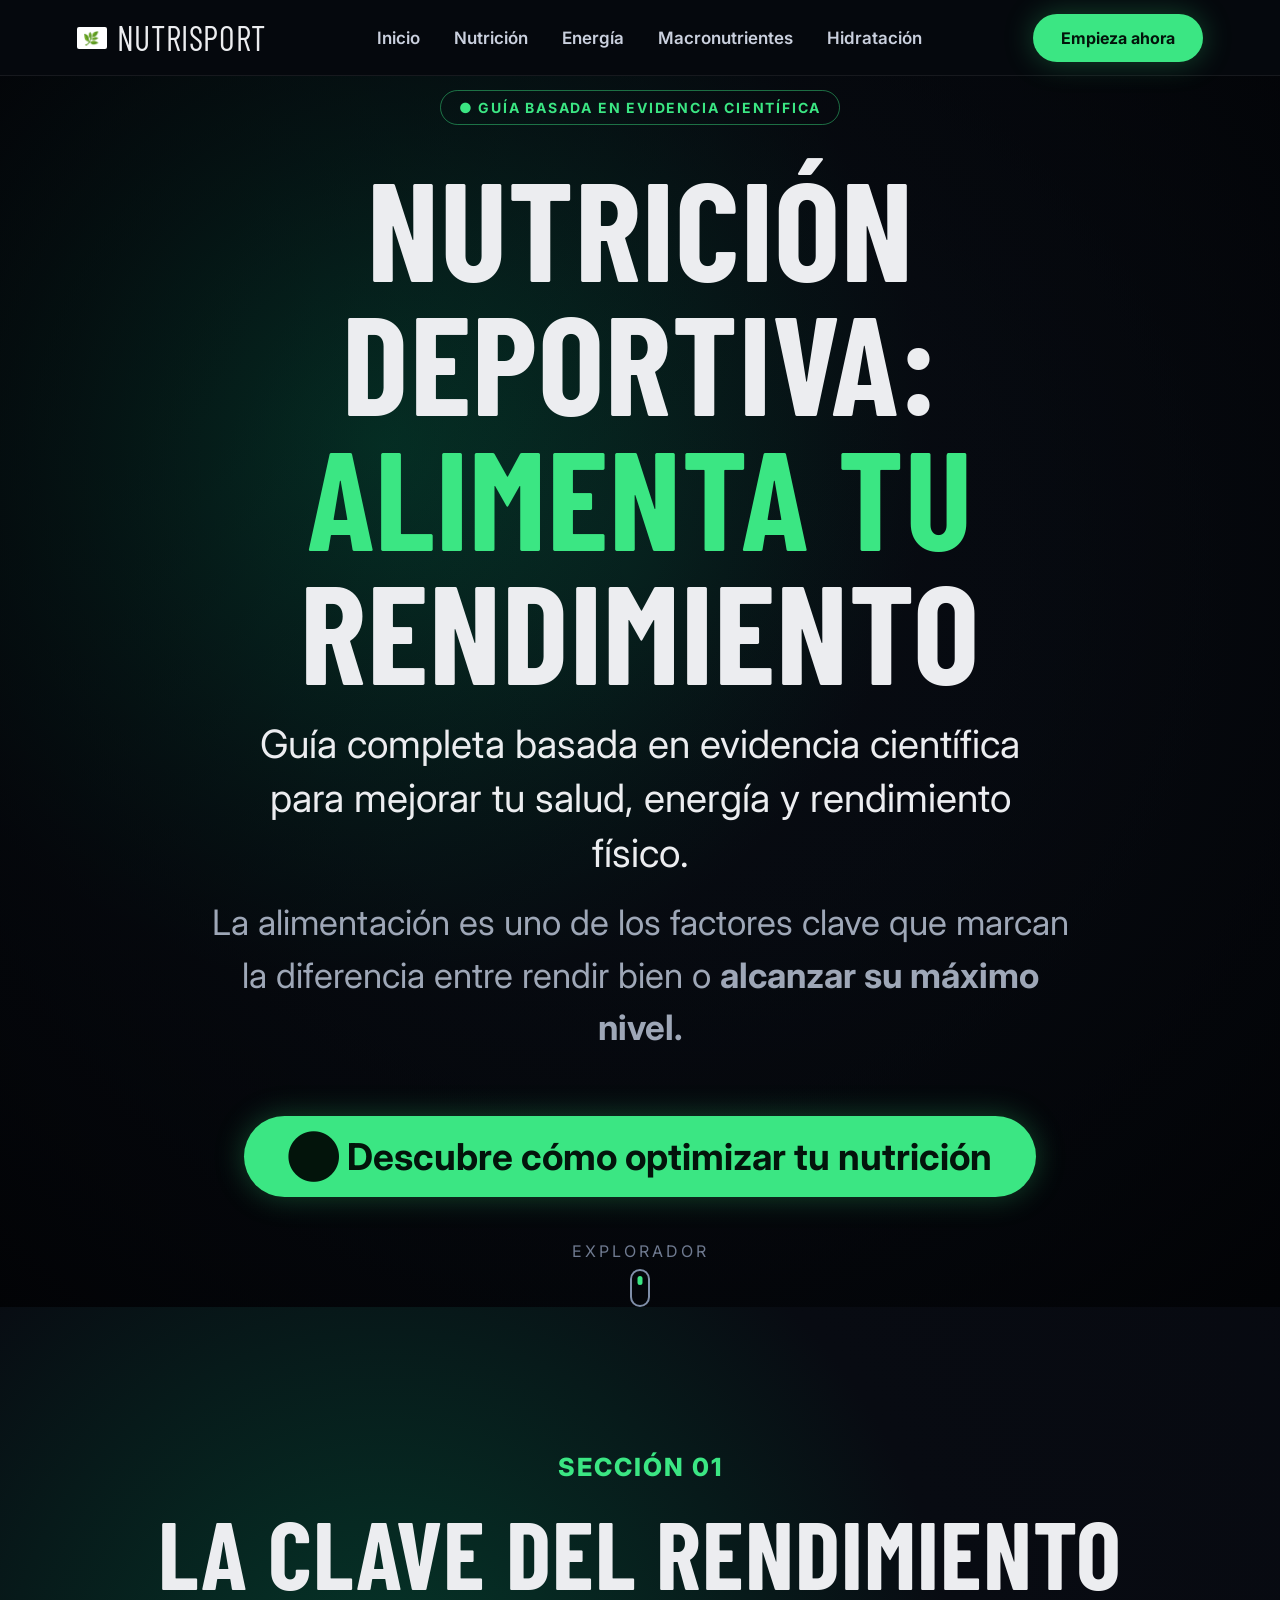
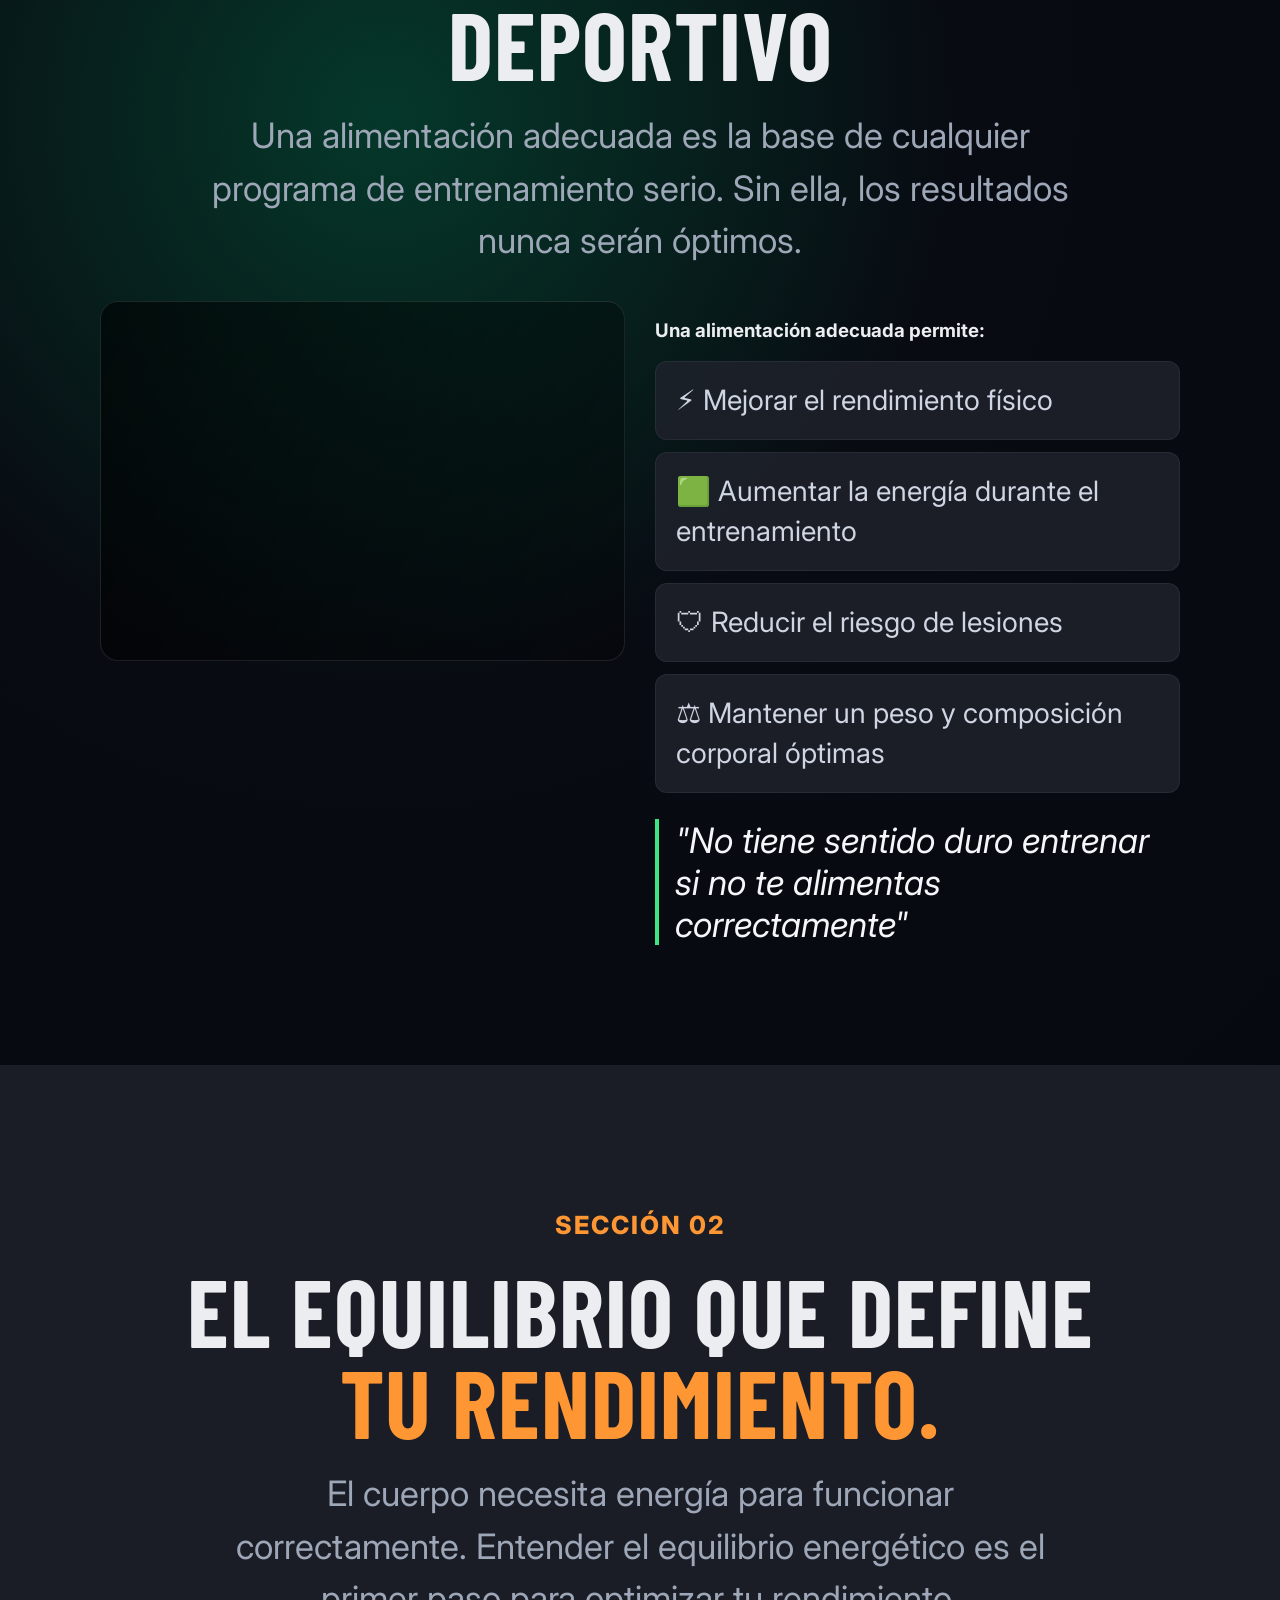
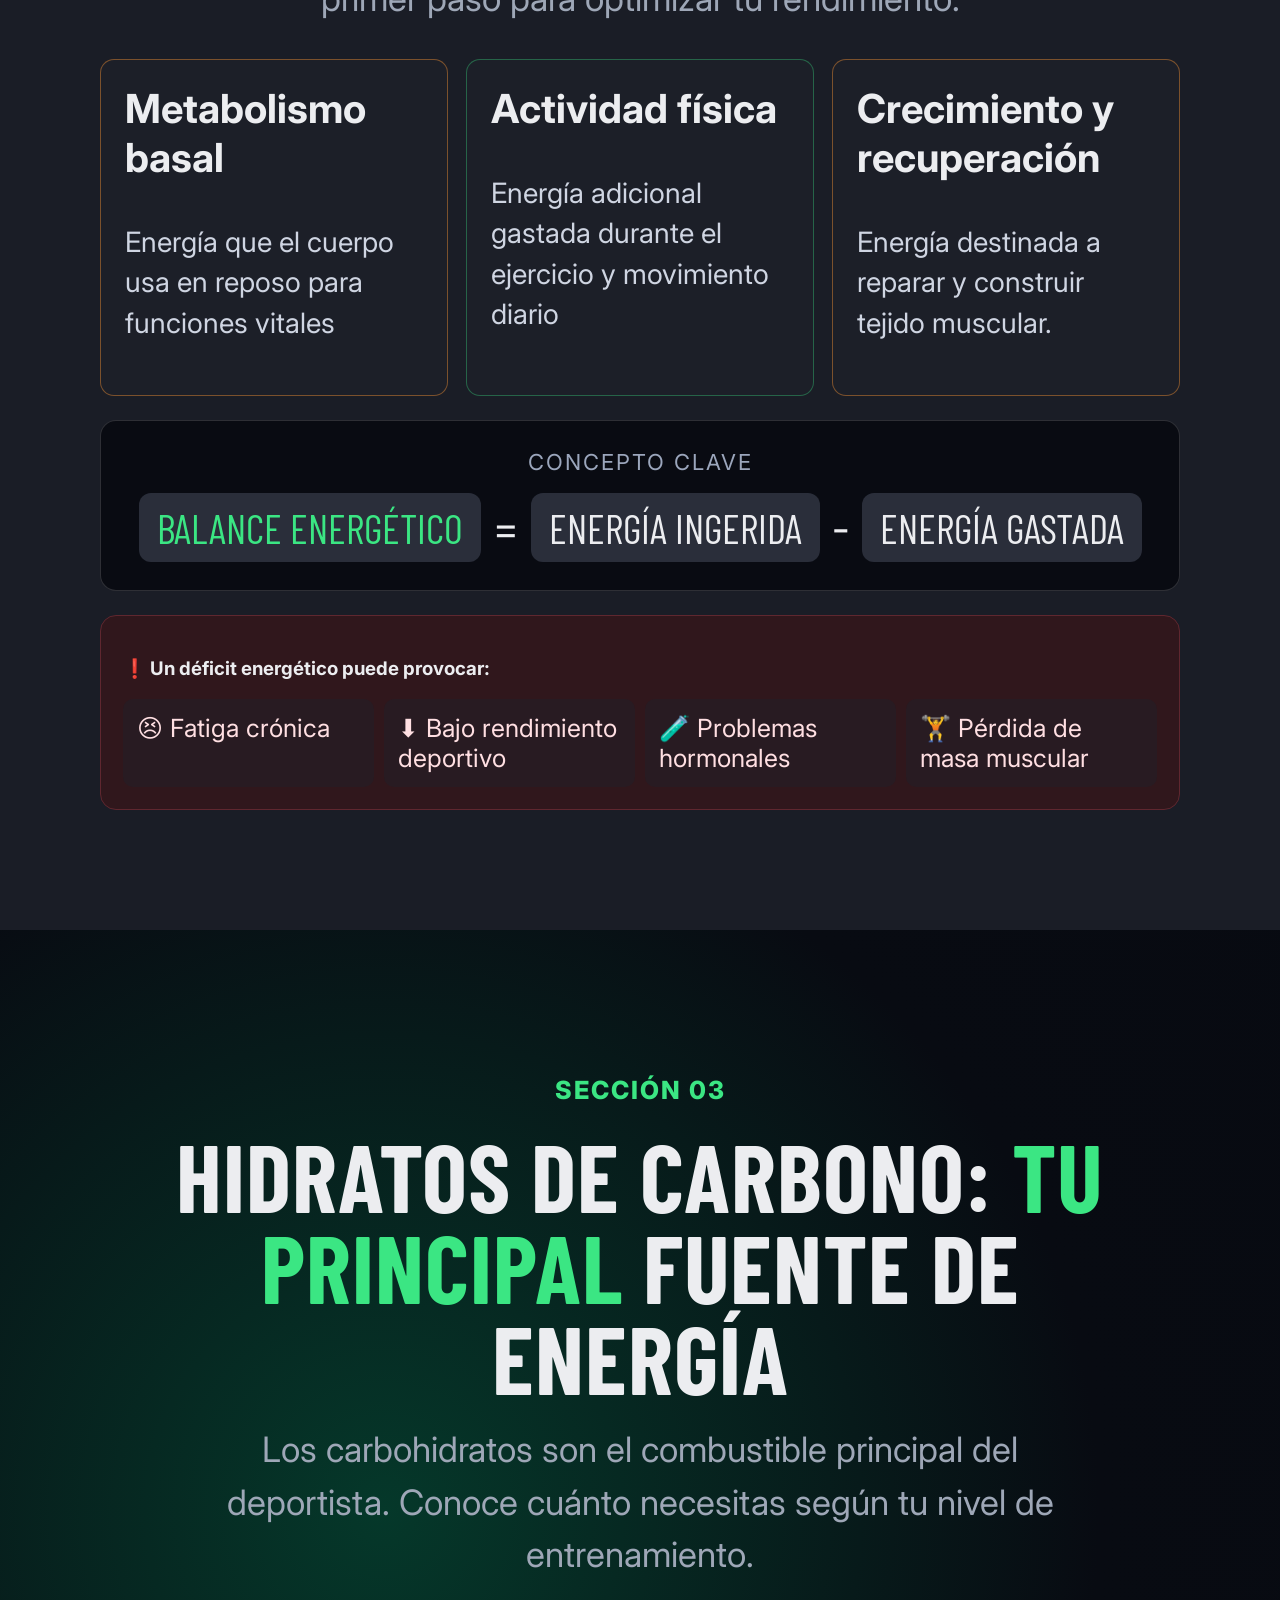
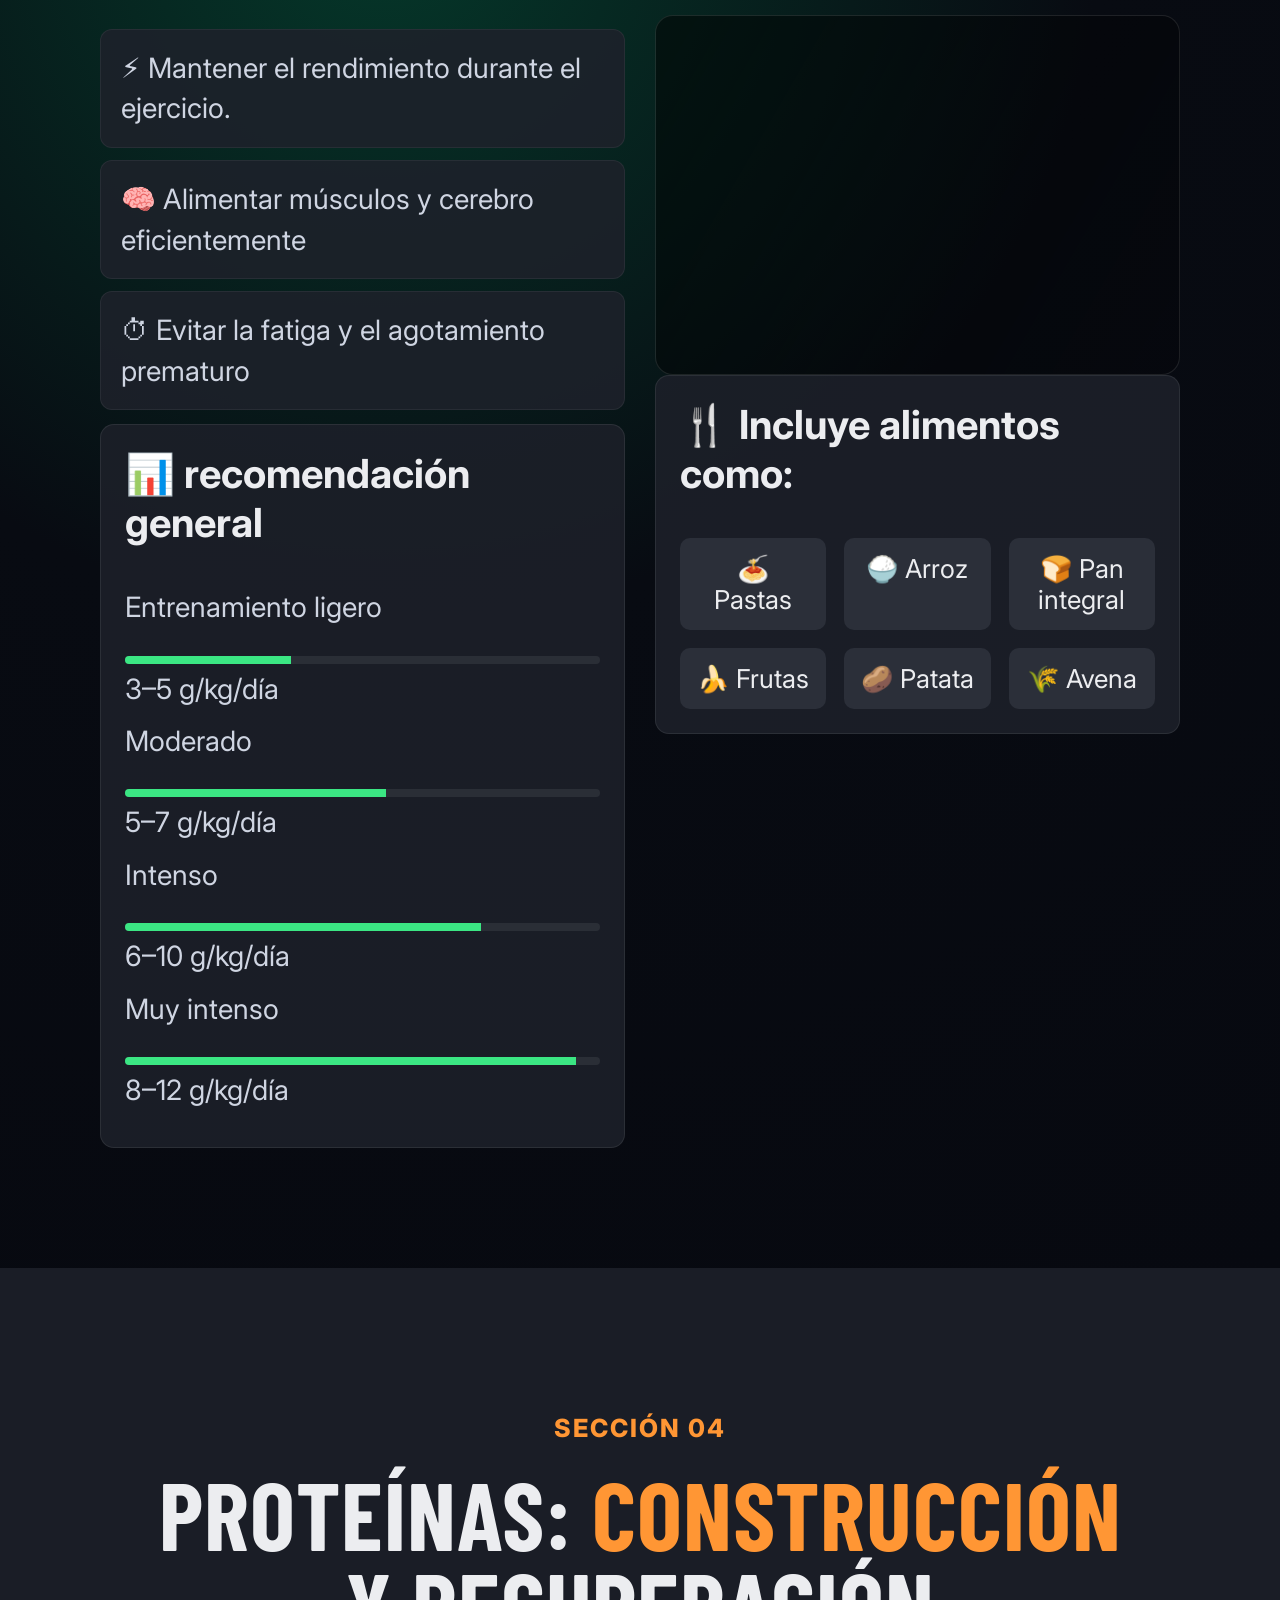
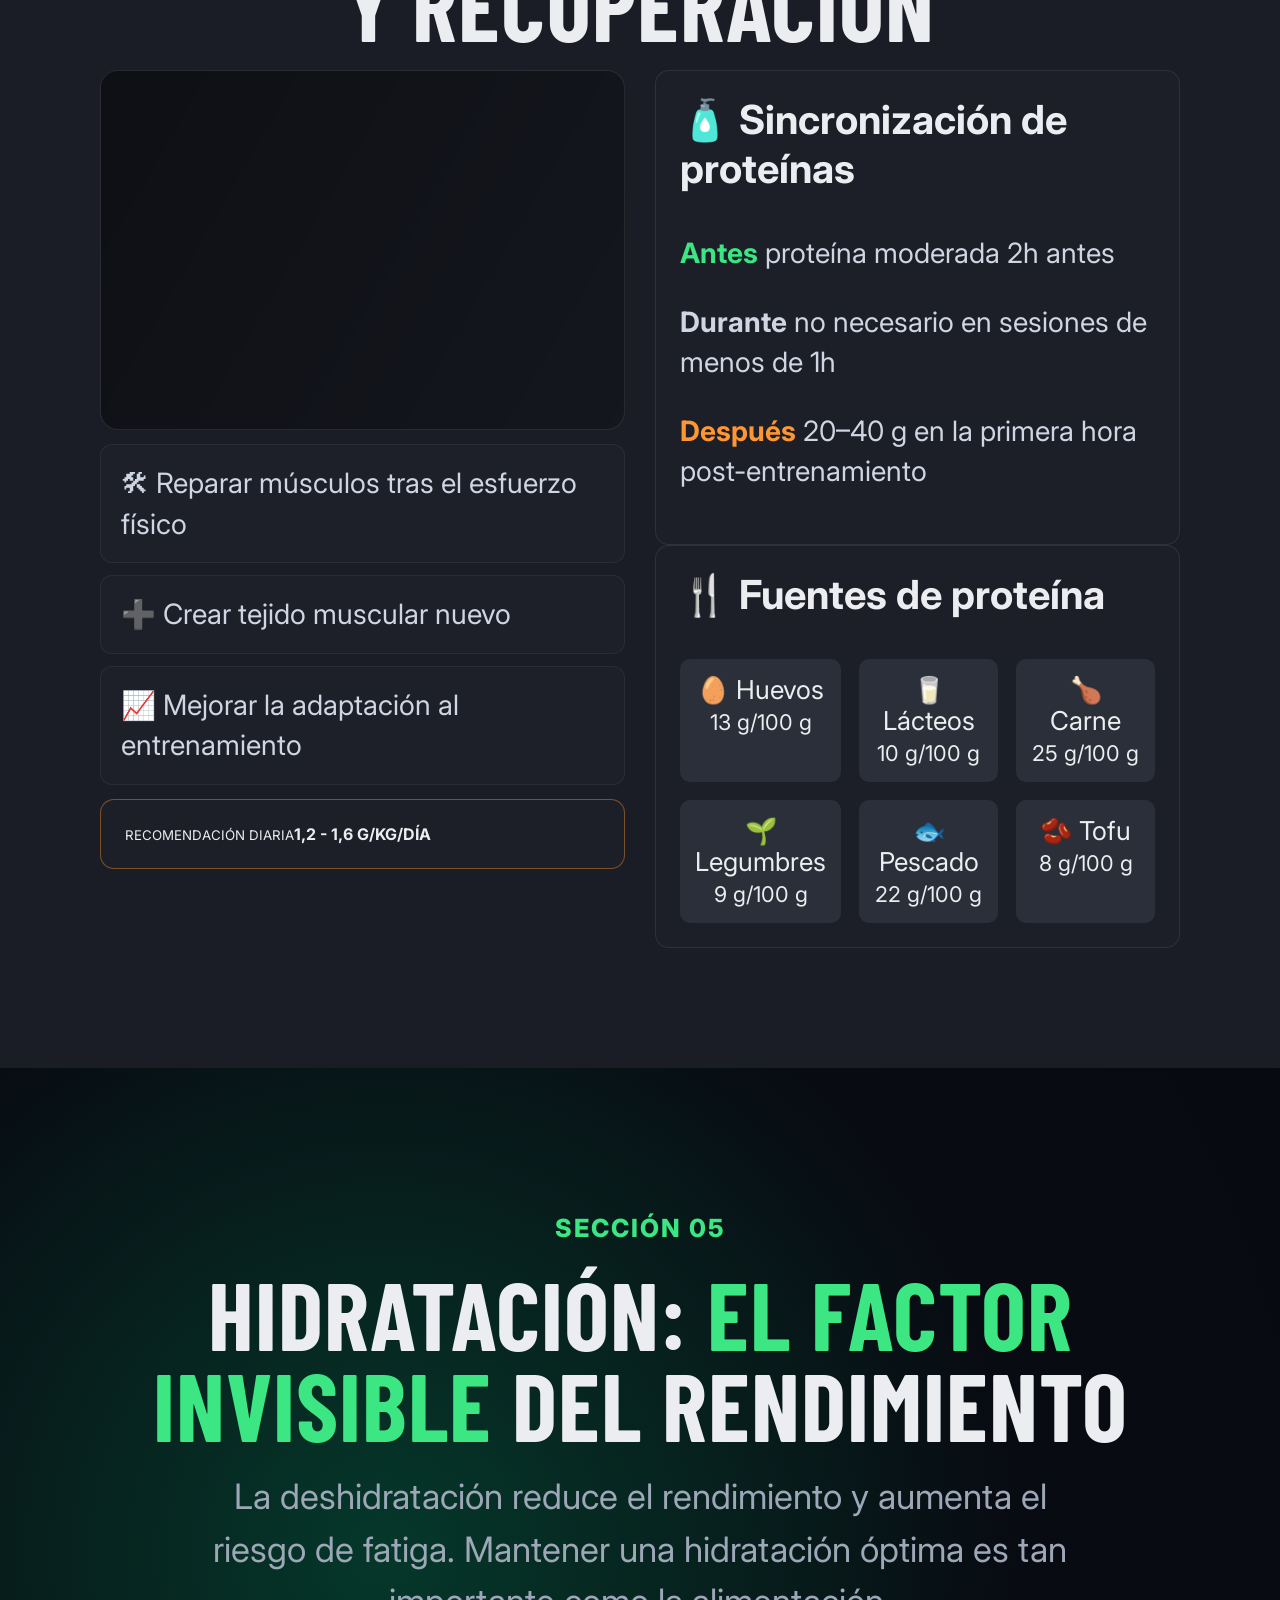
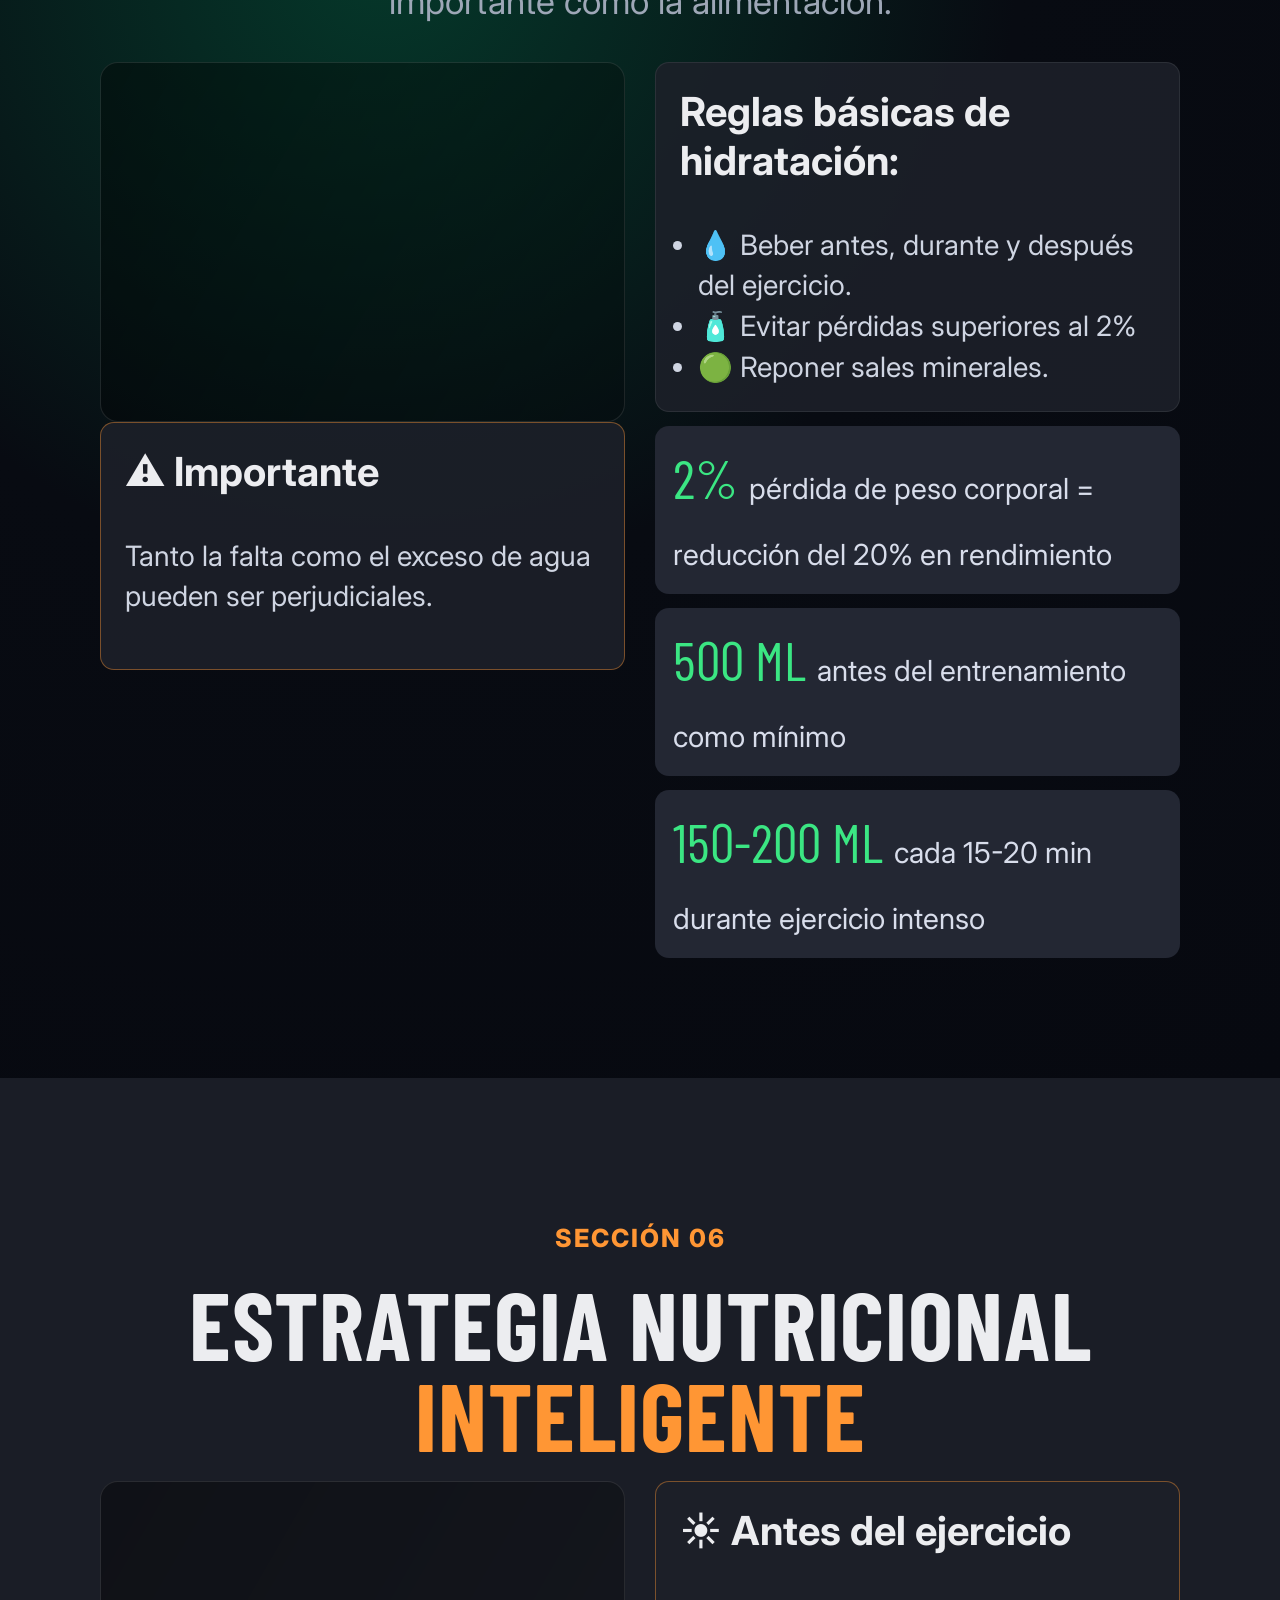
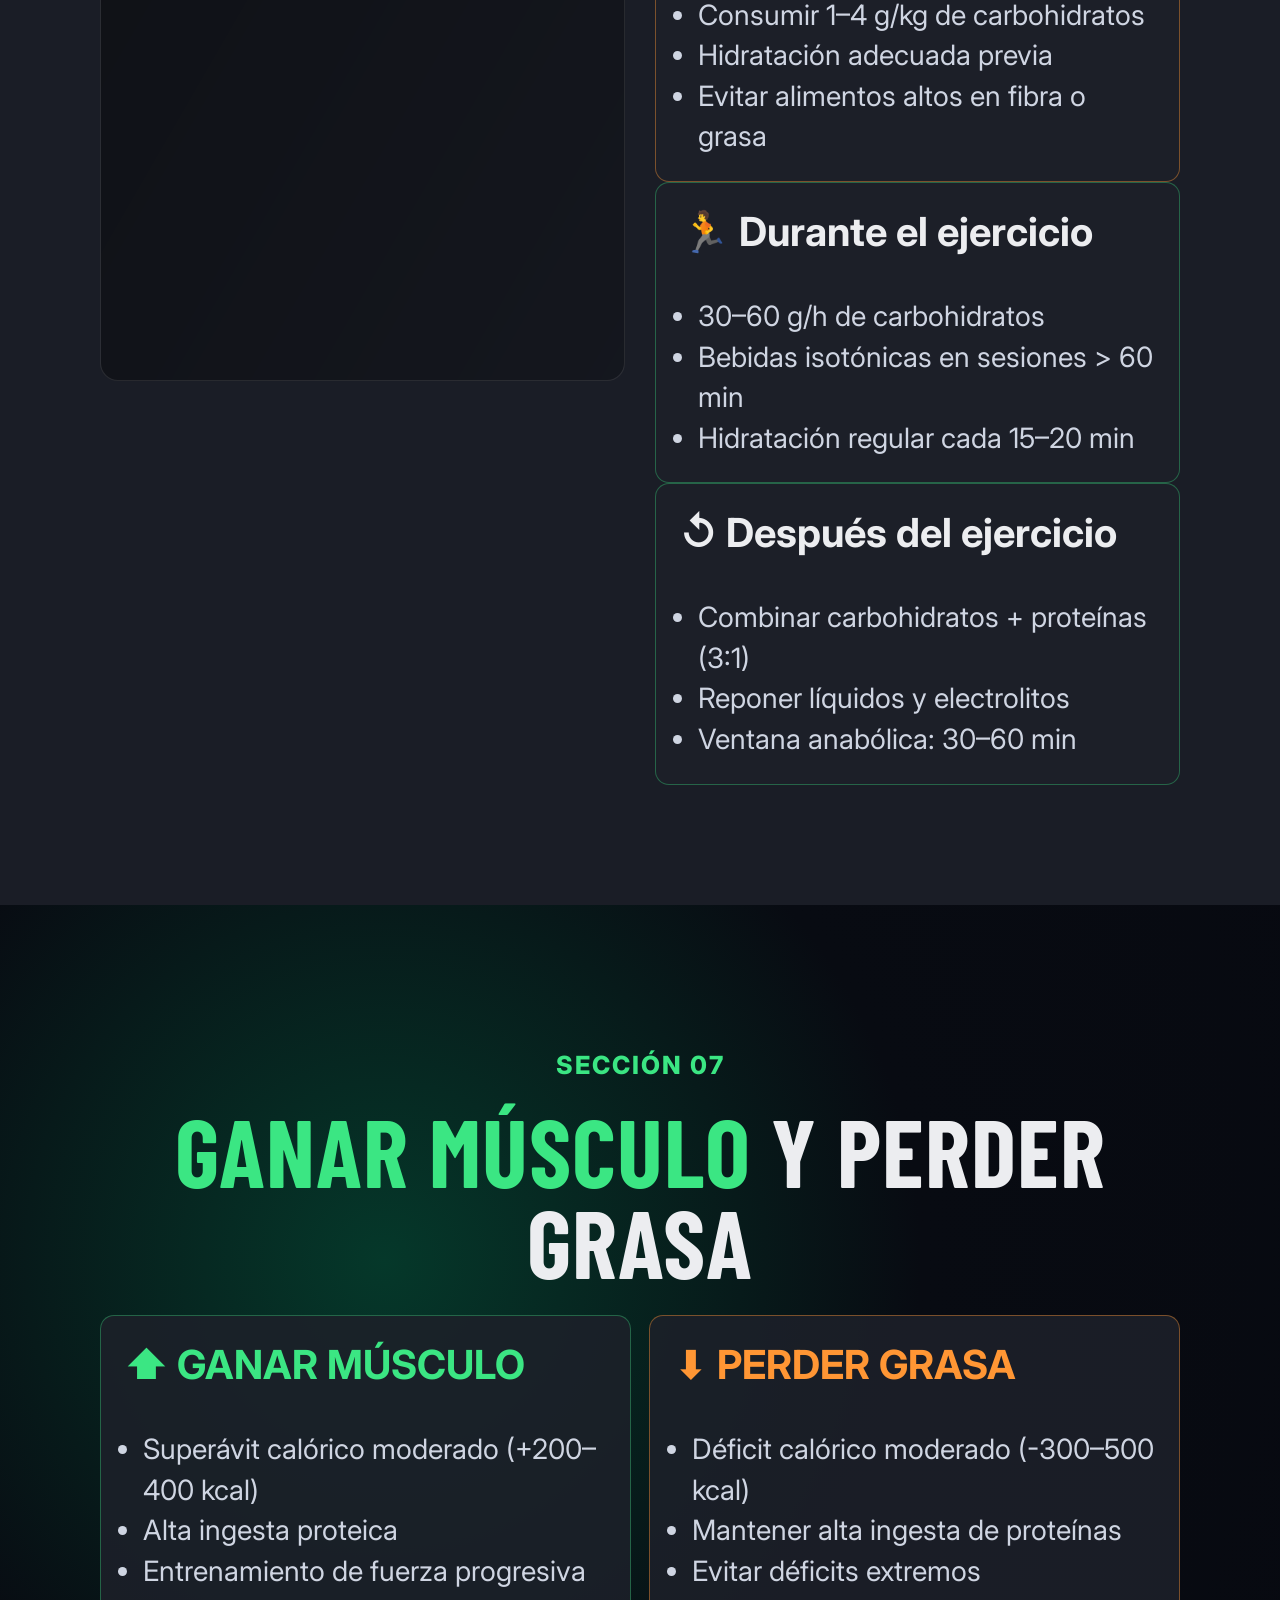
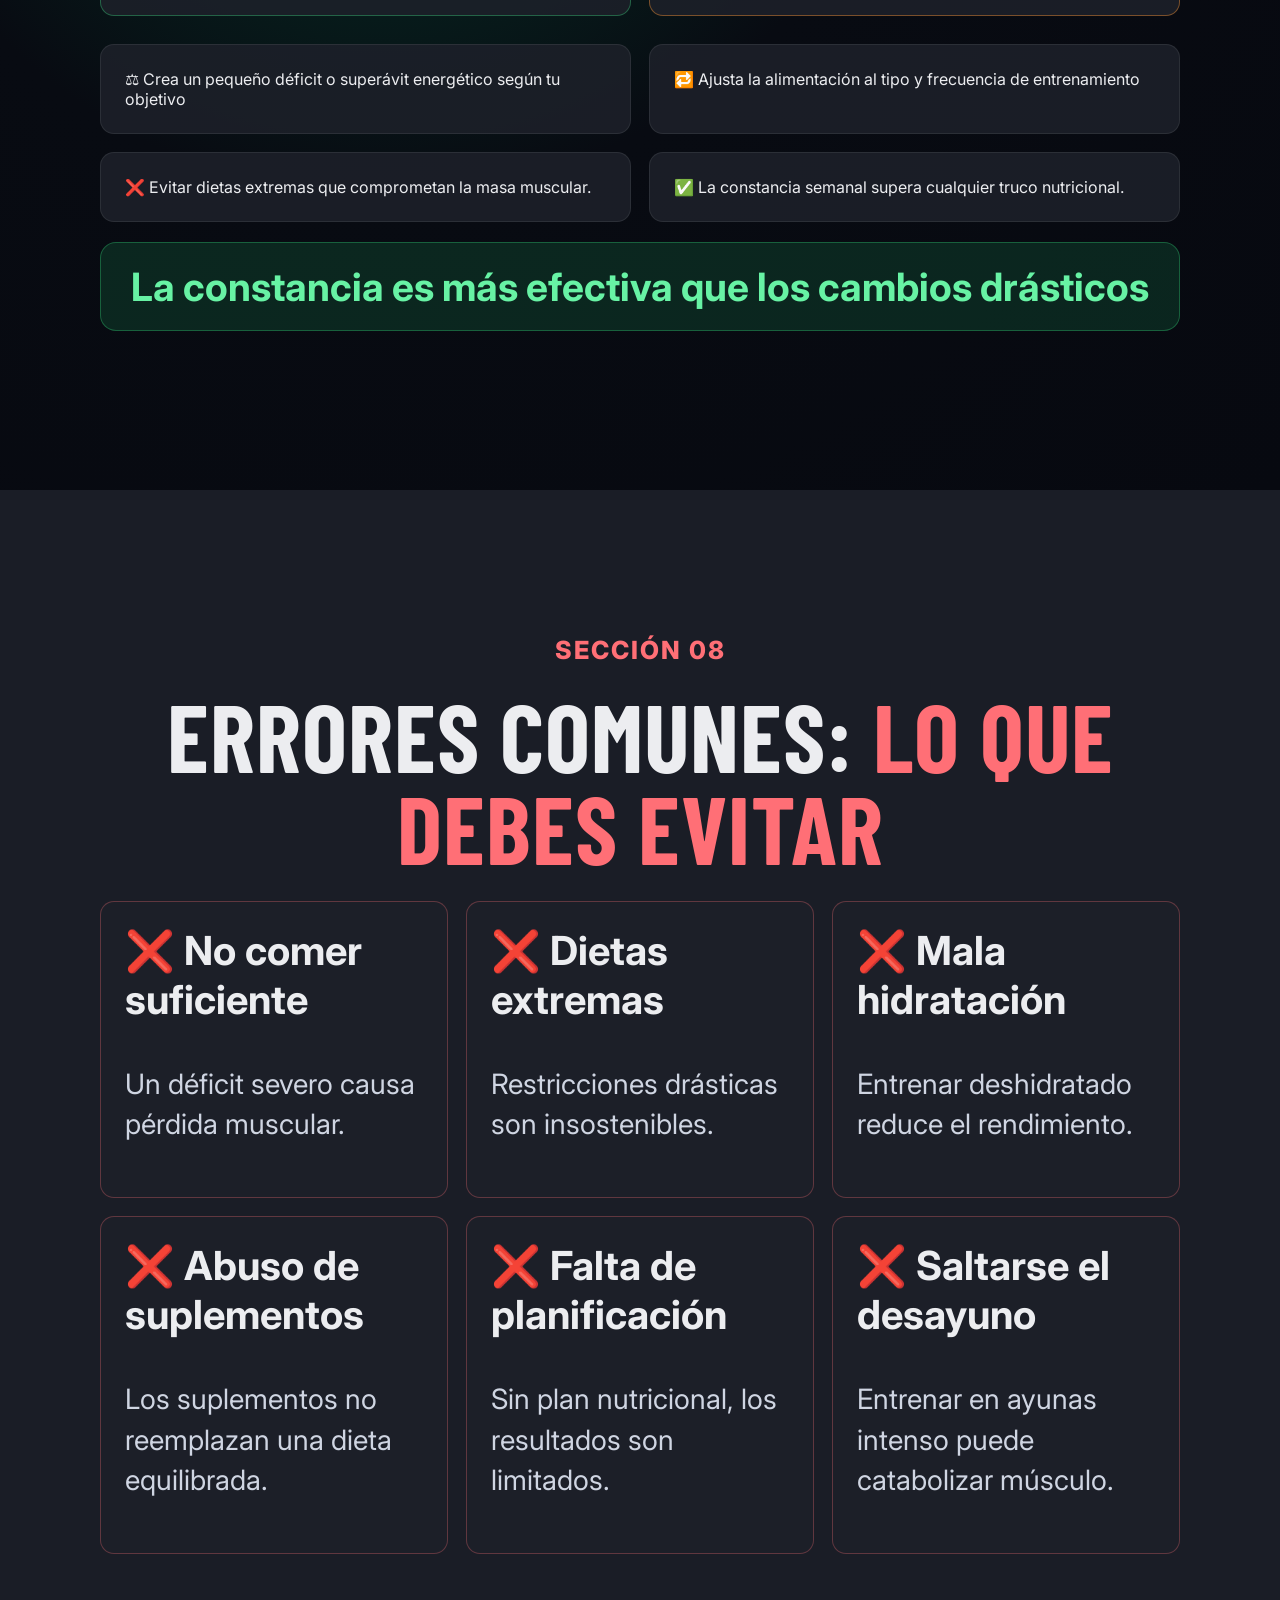
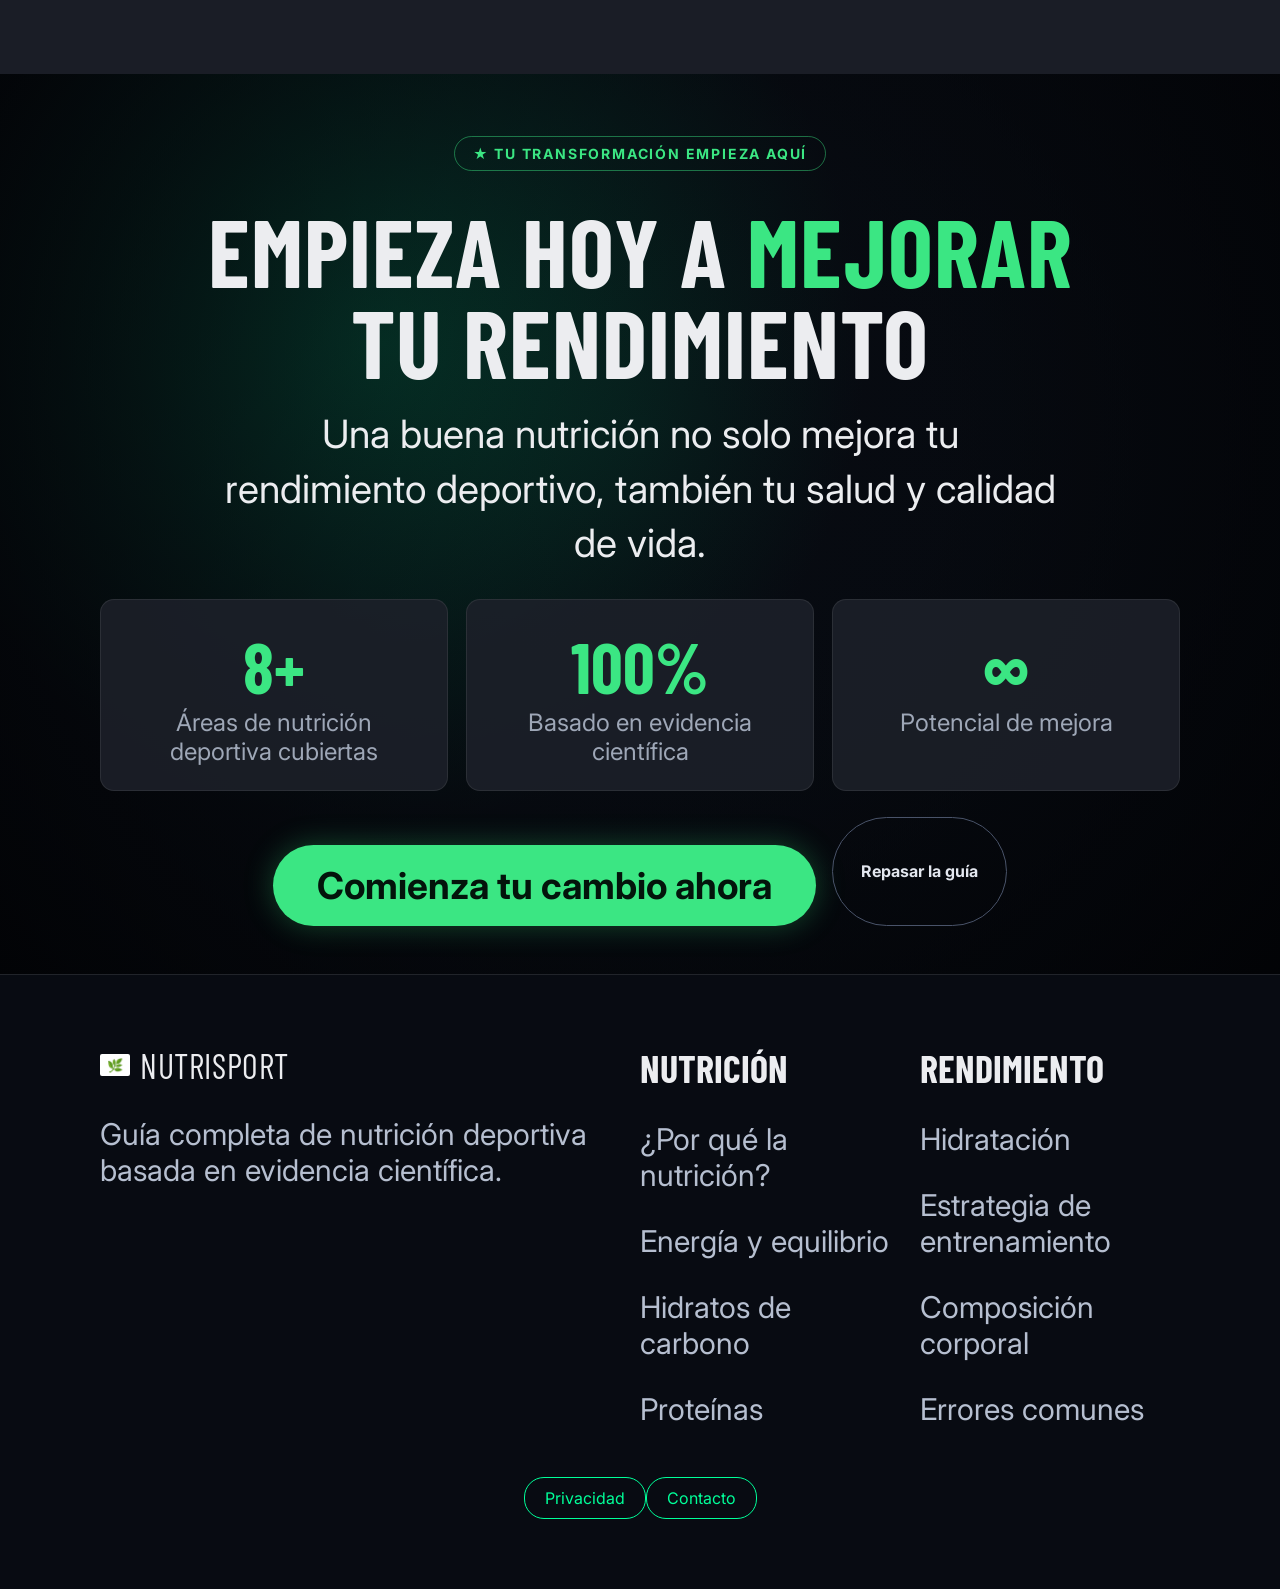
==== index.html @ 1657b744 "Update index.html" ====
<!doctype html>
<html lang="es">
  <head>
    <meta charset="UTF-8" />
    <meta name="viewport" content="width=device-width, initial-scale=1.0" />
    <title>NutriSport | Nutrición deportiva</title>
    <link rel="preconnect" href="https://fonts.googleapis.com" />
    <link rel="preconnect" href="https://fonts.gstatic.com" crossorigin />
    <link href="https://fonts.googleapis.com/css2?family=Barlow+Condensed:wght@600;700;800&family=Inter:wght@400;500;600;700;800&display=swap" rel="stylesheet" />
  <script async src="https://pagead2.googlesyndication.com/pagead/js/adsbygoogle.js?client=ca-pub-6166180528965626"
     crossorigin="anonymous"></script>
    <link rel="stylesheet" href="NUTRIFIT.CSS" />
  </head>
  <body>
    <header class="topbar">
      <div class="brand">
        <div class="logo-box">🌿</div>
        <span>NUTRISPORT</span>
      </div>
      <nav>
        <a href="#inicio">Inicio</a>
        <a href="#seccion01">Nutrición</a>
        <a href="#seccion02">Energía</a>
        <a href="#seccion03">Macronutrientes</a>
        <a href="#seccion05">Hidratación</a>
      </nav>
      <a class="btn btn-green" href="#cta">Empieza ahora</a>
    </header>

    <main>
      <section id="inicio" class="hero dark-bg">
        <div class="hero-overlay"></div>
        <div class="container center">
          <p class="pill green">● GUÍA BASADA EN EVIDENCIA CIENTÍFICA</p>
          <h1 class="fade-in">
            NUTRICIÓN DEPORTIVA:<br />
            <span class="green">ALIMENTA TU</span><br />
            RENDIMIENTO
          </h1>
          <p class="lead">Guía completa basada en evidencia científica para mejorar tu salud, energía y rendimiento físico.</p>
          <p class="sublead">La alimentación es uno de los factores clave que marcan la diferencia entre rendir bien o <strong>alcanzar su máximo nivel.</strong></p>
          <a class="btn btn-green big" href="#seccion01">⬤ Descubre cómo optimizar tu nutrición</a>
          <div class="scroll-indicator">EXPLORADOR<div class="mouse"></div></div>
        </div>
      </section>

      <section id="seccion01" class="section dark-bg">
        <div class="container">
          <p class="section-tag green">SECCIÓN 01</p>
          <h2>LA CLAVE DEL RENDIMIENTO DEPORTIVO</h2>
          <p class="section-text">Una alimentación adecuada es la base de cualquier programa de entrenamiento serio. Sin ella, los resultados nunca serán óptimos.</p>
          <div class="grid two">
            <div class="photo-card photo-1"></div>
            <div>
              <h3>Una alimentación adecuada permite:</h3>
              <ul class="list-card">
                <li>⚡ Mejorar el rendimiento físico</li>
                <li>🟩 Aumentar la energía durante el entrenamiento</li>
                <li>🛡 Reducir el riesgo de lesiones</li>
                <li>⚖ Mantener un peso y composición corporal óptimas</li>
              </ul>
              <blockquote>"No tiene sentido duro entrenar si no te alimentas correctamente"</blockquote>
            </div>
          </div>
        </div>
      </section>

      <section id="seccion02" class="section gray-bg">
        <div class="container">
          <p class="section-tag orange">SECCIÓN 02</p>
          <h2>EL EQUILIBRIO QUE DEFINE <span class="orange">TU RENDIMIENTO.</span></h2>
          <p class="section-text">El cuerpo necesita energía para funcionar correctamente. Entender el equilibrio energético es el primer paso para optimizar tu rendimiento.</p>
          <div class="cards three">
            <article class="card orange-border"><h3>Metabolismo basal</h3><p>Energía que el cuerpo usa en reposo para funciones vitales</p></article>
            <article class="card green-border"><h3>Actividad física</h3><p>Energía adicional gastada durante el ejercicio y movimiento diario</p></article>
            <article class="card orange-border"><h3>Crecimiento y recuperación</h3><p>Energía destinada a reparar y construir tejido muscular.</p></article>
          </div>
          <div class="formula">
            <small>CONCEPTO CLAVE</small>
            <div><span class="chip green">BALANCE ENERGÉTICO</span> = <span class="chip">ENERGÍA INGERIDA</span> - <span class="chip">ENERGÍA GASTADA</span></div>
          </div>
          <div class="warning-box">
            <h3>❗ Un déficit energético puede provocar:</h3>
            <div class="chips">
              <span>😣 Fatiga crónica</span><span>⬇ Bajo rendimiento deportivo</span><span>🧪 Problemas hormonales</span><span>🏋️ Pérdida de masa muscular</span>
            </div>
          </div>
        </div>
      </section>

      <section id="seccion03" class="section dark-bg">
        <div class="container">
          <p class="section-tag green">SECCIÓN 03</p>
          <h2>HIDRATOS DE CARBONO: <span class="green">TU PRINCIPAL</span> FUENTE DE ENERGÍA</h2>
          <p class="section-text">Los carbohidratos son el combustible principal del deportista. Conoce cuánto necesitas según tu nivel de entrenamiento.</p>
          <div class="grid two">
            <div>
              <ul class="list-card">
                <li>⚡ Mantener el rendimiento durante el ejercicio.</li>
                <li>🧠 Alimentar músculos y cerebro eficientemente</li>
                <li>⏱ Evitar la fatiga y el agotamiento prematuro</li>
              </ul>
              <div class="card meters">
                <h3>📊 recomendación general</h3>
                <p>Entrenamiento ligero <progress value="35" max="100"></progress> 3–5 g/kg/día</p>
                <p>Moderado <progress value="55" max="100"></progress> 5–7 g/kg/día</p>
                <p>Intenso <progress value="75" max="100"></progress> 6–10 g/kg/día</p>
                <p>Muy intenso <progress value="95" max="100"></progress> 8–12 g/kg/día</p>
              </div>
            </div>
            <div>
              <div class="photo-card photo-2"></div>
              <div class="card food-grid">
                <h3>🍴 Incluye alimentos como:</h3>
                <div class="cards three mini"><span>🍝 Pastas</span><span>🍚 Arroz</span><span>🍞 Pan integral</span><span>🍌 Frutas</span><span>🥔 Patata</span><span>🌾 Avena</span></div>
              </div>
            </div>
          </div>
        </div>
      </section>

      <section id="seccion04" class="section gray-bg">
        <div class="container">
          <p class="section-tag orange">SECCIÓN 04</p>
          <h2>PROTEÍNAS: <span class="orange">CONSTRUCCIÓN</span> Y RECUPERACIÓN</h2>
          <div class="grid two">
            <div>
              <div class="photo-card photo-3"></div>
              <ul class="list-card">
                <li>🛠 Reparar músculos tras el esfuerzo físico</li>
                <li>➕ Crear tejido muscular nuevo</li>
                <li>📈 Mejorar la adaptación al entrenamiento</li>
              </ul>
              <div class="card orange-border center-card"><small>RECOMENDACIÓN DIARIA</small><strong>1,2 - 1,6 G/KG/DÍA</strong></div>
            </div>
            <div>
              <div class="card">
                <h3>🧴 Sincronización de proteínas</h3>
                <p><strong class="green">Antes</strong> proteína moderada 2h antes</p>
                <p><strong>Durante</strong> no necesario en sesiones de menos de 1h</p>
                <p><strong class="orange">Después</strong> 20–40 g en la primera hora post-entrenamiento</p>
              </div>
              <div class="card food-grid">
                <h3>🍴 Fuentes de proteína</h3>
                <div class="cards three mini"><span>🥚 Huevos<br /><small>13 g/100 g</small></span><span>🥛 Lácteos<br /><small>10 g/100 g</small></span><span>🍗 Carne<br /><small>25 g/100 g</small></span><span>🌱 Legumbres<br /><small>9 g/100 g</small></span><span>🐟 Pescado<br /><small>22 g/100 g</small></span><span>🫘 Tofu<br /><small>8 g/100 g</small></span></div>
              </div>
            </div>
          </div>
        </div>
      </section>

      <section id="seccion05" class="section dark-bg">
        <div class="container">
          <p class="section-tag green">SECCIÓN 05</p>
          <h2>HIDRATACIÓN: <span class="green">EL FACTOR INVISIBLE</span> DEL RENDIMIENTO</h2>
          <p class="section-text">La deshidratación reduce el rendimiento y aumenta el riesgo de fatiga. Mantener una hidratación óptima es tan importante como la alimentación.</p>
          <div class="grid two">
            <div>
              <div class="photo-card photo-4"></div>
              <div class="card orange-border"><h3>⚠ Importante</h3><p>Tanto la falta como el exceso de agua pueden ser perjudiciales.</p></div>
            </div>
            <div>
              <div class="card"><h3>Reglas básicas de hidratación:</h3><ul class="plain"><li>💧 Beber antes, durante y después del ejercicio.</li><li>🧴 Evitar pérdidas superiores al 2%</li><li>🟢 Reponer sales minerales.</li></ul></div>
              <div class="kpi">2% <span>pérdida de peso corporal = reducción del 20% en rendimiento</span></div>
              <div class="kpi">500 ML <span>antes del entrenamiento como mínimo</span></div>
              <div class="kpi">150-200 ML <span>cada 15-20 min durante ejercicio intenso</span></div>
            </div>
          </div>
        </div>
      </section>

      <section id="seccion06" class="section gray-bg">
        <div class="container">
          <p class="section-tag orange">SECCIÓN 06</p>
          <h2>ESTRATEGIA NUTRICIONAL <span class="orange">INTELIGENTE</span></h2>
          <div class="grid two">
            <div class="photo-card photo-5"></div>
            <div>
              <div class="card orange-border"><h3>☀ Antes del ejercicio</h3><ul class="plain"><li>Consumir 1–4 g/kg de carbohidratos</li><li>Hidratación adecuada previa</li><li>Evitar alimentos altos en fibra o grasa</li></ul></div>
              <div class="card green-border"><h3>🏃 Durante el ejercicio</h3><ul class="plain"><li>30–60 g/h de carbohidratos</li><li>Bebidas isotónicas en sesiones > 60 min</li><li>Hidratación regular cada 15–20 min</li></ul></div>
              <div class="card green-border"><h3>↺ Después del ejercicio</h3><ul class="plain"><li>Combinar carbohidratos + proteínas (3:1)</li><li>Reponer líquidos y electrolitos</li><li>Ventana anabólica: 30–60 min</li></ul></div>
            </div>
          </div>
        </div>
      </section>

      <section id="seccion07" class="section dark-bg">
        <div class="container">
          <p class="section-tag green">SECCIÓN 07</p>
          <h2><span class="green">GANAR MÚSCULO</span> Y PERDER GRASA</h2>
          <div class="cards two">
            <div class="card green-border"><h3 class="green">⬆ GANAR MÚSCULO</h3><ul class="plain"><li>Superávit calórico moderado (+200–400 kcal)</li><li>Alta ingesta proteica</li><li>Entrenamiento de fuerza progresiva</li></ul></div>
            <div class="card orange-border"><h3 class="orange">⬇ PERDER GRASA</h3><ul class="plain"><li>Déficit calórico moderado (-300–500 kcal)</li><li>Mantener alta ingesta de proteínas</li><li>Evitar déficits extremos</li></ul></div>
          </div>
          <div class="cards two">
            <div class="card">⚖ Crea un pequeño déficit o superávit energético según tu objetivo</div>
            <div class="card">🔁 Ajusta la alimentación al tipo y frecuencia de entrenamiento</div>
            <div class="card">❌ Evitar dietas extremas que comprometan la masa muscular.</div>
            <div class="card">✅ La constancia semanal supera cualquier truco nutricional.</div>
          </div>
          <p class="highlight">La constancia es más efectiva que los cambios drásticos</p>
        </div>
      </section>

      <section id="seccion08" class="section gray-bg">
        <div class="container">
          <p class="section-tag red">SECCIÓN 08</p>
          <h2>ERRORES COMUNES: <span class="red">LO QUE DEBES EVITAR</span></h2>
          <div class="cards three">
            <div class="card red-border"><h3>❌ No comer suficiente</h3><p>Un déficit severo causa pérdida muscular.</p></div>
            <div class="card red-border"><h3>❌ Dietas extremas</h3><p>Restricciones drásticas son insostenibles.</p></div>
            <div class="card red-border"><h3>❌ Mala hidratación</h3><p>Entrenar deshidratado reduce el rendimiento.</p></div>
            <div class="card red-border"><h3>❌ Abuso de suplementos</h3><p>Los suplementos no reemplazan una dieta equilibrada.</p></div>
            <div class="card red-border"><h3>❌ Falta de planificación</h3><p>Sin plan nutricional, los resultados son limitados.</p></div>
            <div class="card red-border"><h3>❌ Saltarse el desayuno</h3><p>Entrenar en ayunas intenso puede catabolizar músculo.</p></div>
          </div>
        </div>
      </section>

      <section id="cta" class="hero final dark-bg">
        <div class="hero-overlay"></div>
        <div class="container center">
          <p class="pill green">★ TU TRANSFORMACIÓN EMPIEZA AQUÍ</p>
          <h2>EMPIEZA HOY A <span class="green">MEJORAR</span><br />TU RENDIMIENTO</h2>
          <p class="lead">Una buena nutrición no solo mejora tu rendimiento deportivo, también tu salud y calidad de vida.</p>
          <div class="cards three stats"><div class="card"><strong>8+</strong><span>Áreas de nutrición deportiva cubiertas</span></div><div class="card"><strong>100%</strong><span>Basado en evidencia científica</span></div><div class="card"><strong>∞</strong><span>Potencial de mejora</span></div></div>
          <div class="cta-row"><a class="btn btn-green big" href="#inicio">Comienza tu cambio ahora</a><a class="btn btn-outline" href="#seccion01">Repasar la guía</a></div>
        </div>
      </section>
    </main>

    <footer>
      <div class="container footer-grid">
        <div>
          <div class="brand"><div class="logo-box">🌿</div><span>NUTRISPORT</span></div>
          <p>Guía completa de nutrición deportiva basada en evidencia científica.</p>
        </div>
        <div><h4>NUTRICIÓN</h4><p>¿Por qué la nutrición?</p><p>Energía y equilibrio</p><p>Hidratos de carbono</p><p>Proteínas</p></div>
        <div><h4>RENDIMIENTO</h4><p>Hidratación</p><p>Estrategia de entrenamiento</p><p>Composición corporal</p><p>Errores comunes</p></div>
      </div>
<div class="legal-links">
  <a href="privacidad.html" class="legal-btn">Privacidad</a>
  <a href="contacto.html" class="legal-btn">Contacto</a>
</div>
</div>
    </footer>
  </body>
</html>
---- NUTRIFIT.CSS ----
:root {
  --bg: #080b12;
  --bg-soft: #171a23;
  --card: #1d2029;
  --text: #ecedf0;
  --muted: #9ea7b7;
  --green: #3be683;
  --green-deep: #1e9f58;
  --orange: #ff9634;
  --red: #ff6f76;
}
* { box-sizing: border-box; }
html, body { margin: 0; padding: 0; background: var(--bg); color: var(--text); font-family: Inter, system-ui, sans-serif; scroll-behavior: smooth; }
a { color: inherit; text-decoration: none; }
.container { width: min(1080px, 92vw); margin: 0 auto; }
.topbar { position: sticky; top: 0; z-index: 10; height: 76px; background: rgba(6,9,14,.92); backdrop-filter: blur(7px); border-bottom: 1px solid rgba(255,255,255,.07); display: flex; align-items: center; justify-content: space-between; padding: 0 6vw; }
.brand { display: flex; align-items: center; gap: 10px; font-family: "Barlow Condensed", sans-serif; font-size: 34px; letter-spacing: .6px; }
.logo-box { width: 30px; height: 22px; font-size: 13px; display: grid; place-items: center; background: #fff; border-radius: 2px; }
nav { display: flex; gap: 34px; color: #cad0de; font-weight: 600; }
nav a { font-size: 17px; }
.btn { display: inline-flex; align-items: center; justify-content: center; border-radius: 999px; padding: 14px 28px; font-weight: 700; }
.btn-green { background: var(--green); color: #03140b; box-shadow: 0 0 30px rgba(59,230,131,.28); }
.btn-outline { border: 1px solid #495369; color: #e3e7ef; }
.hero { min-height: 100vh; position: relative; display: grid; place-items: center; text-align: center; overflow: hidden; }
.dark-bg { background: radial-gradient(circle at 30% 30%, #05382a 0%, #080b12 44%, #070910 100%); }
.gray-bg { background: #1a1d26; }
.hero-overlay { position: absolute; inset: 0; background: radial-gradient(circle at 50% 40%, transparent 0, rgba(4,9,13,.3) 38%, rgba(1,2,4,.85) 100%); }
.center { position: relative; z-index: 2; }
.pill { display: inline-block; border: 1px solid rgba(59,230,131,.45); border-radius: 999px; padding: 8px 18px; letter-spacing: 1.8px; font-weight: 700; font-size: 14px; }
.green { color: var(--green); }
.orange { color: var(--orange); }
.red { color: var(--red); }
h1, h2 { font-family: "Barlow Condensed", sans-serif; text-transform: uppercase; letter-spacing: 1px; line-height: .96; margin: 20px auto; max-width: 980px; }
h1 { font-size: clamp(72px, 11vw, 140px); }
h2 { font-size: clamp(58px, 8vw, 95px); text-align: center; }
.lead { font-size: 39px; line-height: 1.4; max-width: 840px; margin: 16px auto; }
.sublead, .section-text { color: var(--muted); font-size: 35px; line-height: 1.5; max-width: 860px; margin: 10px auto 34px; text-align: center; }
.big { font-size: 37px; padding: 18px 44px; margin-top: 28px; }
.scroll-indicator { margin-top: 44px; color: #6f7a90; letter-spacing: 3px; font-size: 16px; }
.mouse { margin: 8px auto 0; width: 20px; height: 38px; border: 2px solid #7f8ea8; border-radius: 16px; position: relative; }
.mouse::after { content: ""; width: 5px; height: 9px; border-radius: 99px; background: var(--green); position: absolute; left: 50%; top: 5px; transform: translateX(-50%); }
.section { padding: 120px 0; }
.section-tag { text-align: center; font-size: 25px; letter-spacing: 2px; font-weight: 800; }
.grid { display: grid; gap: 30px; }
.grid.two { grid-template-columns: 1fr 1fr; }
.cards { display: grid; gap: 18px; margin-top: 28px; }
.cards.three { grid-template-columns: repeat(3,1fr); }
.cards.two { grid-template-columns: repeat(2,1fr); }
.card { background: rgba(29,32,41,.88); border: 1px solid rgba(255,255,255,.08); border-radius: 14px; padding: 24px; }
.card h3 { margin-top: 0; font-size: 40px; }
.card p, li { font-size: 28px; color: #cfd5e2; line-height: 1.45; }
.orange-border { border-color: rgba(255,150,52,.42); }
.green-border { border-color: rgba(59,230,131,.35); }
.red-border { border-color: rgba(255,111,118,.3); }
.list-card { list-style: none; margin: 14px 0; padding: 0; display: grid; gap: 12px; }
.list-card li { background: rgba(30,33,43,.88); border-radius: 12px; padding: 18px 20px; border: 1px solid rgba(255,255,255,.06); }
blockquote { margin: 26px 0 0; border-left: 4px solid var(--green); padding-left: 16px; color: #f5f6f9; font-style: italic; font-size: 35px; }
.formula { margin-top: 24px; background: #090b12; border: 1px solid rgba(255,255,255,.15); border-radius: 16px; padding: 28px; text-align: center; font-size: 46px; }
.formula small { display: block; color: #9ba6bc; font-size: 22px; margin-bottom: 18px; letter-spacing: 2px; }
.chip { background: #2a2e3a; padding: 10px 18px; border-radius: 12px; font-family: "Barlow Condensed"; }
.warning-box { background: #30171c; border: 1px solid #5f272f; border-radius: 16px; padding: 22px; margin-top: 24px; }
.chips { display: grid; grid-template-columns: repeat(4,1fr); gap: 10px; }
.chips span { background: #281b22; border-radius: 10px; padding: 14px; color: #ffdfe2; font-size: 25px; }
.photo-card { height: 360px; border-radius: 18px; background-size: cover; background-position: center; border: 1px solid rgba(255,255,255,.1); }
.photo-1 { background-image: linear-gradient(120deg, rgba(0,0,0,.6), rgba(0,0,0,.2)), url('https://images.unsplash.com/photo-1490645935967-10de6ba17061?auto=format&fit=crop&w=1200&q=80'); }
.photo-2 { background-image: linear-gradient(120deg, rgba(0,0,0,.5), rgba(0,0,0,.2)), url('https://images.unsplash.com/photo-1556761223-4c4282c73f77?auto=format&fit=crop&w=1200&q=80'); }
.photo-3 { background-image: linear-gradient(120deg, rgba(0,0,0,.45), rgba(0,0,0,.2)), url('https://images.unsplash.com/photo-1574484284002-952d92456975?auto=format&fit=crop&w=1200&q=80'); }
.photo-4 { background-image: linear-gradient(120deg, rgba(0,0,0,.4), rgba(0,0,0,.2)), url('https://images.unsplash.com/photo-1513558161293-cdaf765ed2fd?auto=format&fit=crop&w=1200&q=80'); }
.photo-5 { background-image: linear-gradient(120deg, rgba(0,0,0,.4), rgba(0,0,0,.2)), url('https://images.unsplash.com/photo-1515003197210-e0cd71810b5f?auto=format&fit=crop&w=1200&q=80'); min-height: 500px; }
.meters p { margin: 12px 0; }
progress { width: 100%; height: 8px; border-radius: 8px; overflow: hidden; }
progress::-webkit-progress-bar { background: #2a2e36; }
progress::-webkit-progress-value { background: var(--green); }
.food-grid .mini span { background: #2b2f39; border-radius: 10px; padding: 15px; text-align: center; font-size: 26px; }
.plain { margin: 0; padding-left: 18px; }
.kpi { margin-top: 14px; background: #232733; border-radius: 14px; padding: 18px; font-size: 55px; font-family: "Barlow Condensed"; color: var(--green); }
.kpi span { font-family: Inter; font-size: 29px; color: #d8ddeb; }
.highlight { text-align: center; background: rgba(34,175,102,.17); border: 1px solid rgba(59,230,131,.3); color: #67f2a4; padding: 20px; border-radius: 16px; margin-top: 20px; font-size: 39px; font-weight: 700; }
.stats strong { display: block; font-size: 70px; color: var(--green); font-family: "Barlow Condensed"; }
.stats span { font-size: 24px; color: var(--muted); }
.cta-row { display: flex; gap: 16px; justify-content: center; margin-top: 26px; }
footer { border-top: 1px solid rgba(255,255,255,.1); padding: 70px 0; }
.footer-grid { display: grid; grid-template-columns: 2fr 1fr 1fr; gap: 20px; }
.footer-grid p { color: #b6bfd0; font-size: 30px; }
.footer-grid h4 { font-family: "Barlow Condensed"; font-size: 38px; margin: 0 0 10px; }
@media (max-width: 1024px) {
  nav { display: none; }
  .grid.two, .cards.two, .cards.three, .chips { grid-template-columns: 1fr; }
  .lead, .sublead, .section-text, li, .card p, .footer-grid p, .kpi span, .food-grid .mini span { font-size: 19px; }
  .big { font-size: 24px; }
  .brand { font-size: 26px; }
  h1 { font-size: clamp(54px, 12vw, 86px); }
  h2 { font-size: clamp(40px, 9vw, 70px); }
  .kpi { font-size: 38px; }
  .footer-grid { grid-template-columns: 1fr; }
}

.legal-links {
  display: flex;
  justify-content: center;
  margin-top: 20px;
}

.legal-btn {
  padding: 10px 20px;
  border: 1px solid #00ff99;
  border-radius: 20px;
  color: #00ff99;
  text-decoration: none;
  transition: 0.3s;
}

.legal-btn:hover {
  background-color: #00ff99;
  color: black;
}


:root {
  --bg: #080b12;
  --bg-soft: #171a23;
  --card: #1d2029;
  --text: #ecedf0;
  --muted: #9ea7b7;
  --green: #3be683;
  --green-deep: #1e9f58;
  --orange: #ff9634;
  --red: #ff6f76;
}
* { box-sizing: border-box; }
html, body { margin: 0; padding: 0; background: var(--bg); color: var(--text); font-family: Inter, system-ui, sans-serif; scroll-behavior: smooth; }
a { color: inherit; text-decoration: none; }
.container { width: min(1080px, 92vw); margin: 0 auto; }
.topbar { position: sticky; top: 0; z-index: 10; height: 76px; background: rgba(6,9,14,.92); backdrop-filter: blur(7px); border-bottom: 1px solid rgba(255,255,255,.07); display: flex; align-items: center; justify-content: space-between; padding: 0 6vw; }
.brand { display: flex; align-items: center; gap: 10px; font-family: "Barlow Condensed", sans-serif; font-size: 34px; letter-spacing: .6px; }
.logo-box { width: 30px; height: 22px; font-size: 13px; display: grid; place-items: center; background: #fff; border-radius: 2px; }
.brand-logo { width: 56px; height: 30px; object-fit: contain; border-radius: 4px; box-shadow: 0 0 0 1px rgba(255,255,255,.18); background:#0c1118; }
nav { display: flex; gap: 34px; color: #cad0de; font-weight: 600; }
nav a { font-size: 17px; }
.btn { display: inline-flex; align-items: center; justify-content: center; border-radius: 999px; padding: 14px 28px; font-weight: 700; }
.btn-green { background: var(--green); color: #03140b; box-shadow: 0 0 30px rgba(59,230,131,.28); }
.btn-outline { border: 1px solid #495369; color: #e3e7ef; }
.hero { min-height: 100vh; position: relative; display: grid; place-items: center; text-align: center; overflow: hidden; }
.dark-bg { background: radial-gradient(circle at 30% 30%, #05382a 0%, #080b12 44%, #070910 100%); }
.gray-bg { background: #1a1d26; }
.hero-overlay { position: absolute; inset: 0; background: radial-gradient(circle at 50% 40%, transparent 0, rgba(4,9,13,.3) 38%, rgba(1,2,4,.85) 100%); }
.center { position: relative; z-index: 2; }
.pill { display: inline-block; border: 1px solid rgba(59,230,131,.45); border-radius: 999px; padding: 8px 18px; letter-spacing: 1.8px; font-weight: 700; font-size: 14px; }
.green { color: var(--green); }
.orange { color: var(--orange); }
.red { color: var(--red); }
h1, h2 { font-family: "Barlow Condensed", sans-serif; text-transform: uppercase; letter-spacing: 1px; line-height: .96; margin: 20px auto; max-width: 980px; }
h1 { font-size: clamp(72px, 11vw, 140px); }
h2 { font-size: clamp(58px, 8vw, 95px); text-align: center; }
.lead { font-size: 39px; line-height: 1.4; max-width: 840px; margin: 16px auto; }
.sublead, .section-text { color: var(--muted); font-size: 35px; line-height: 1.5; max-width: 860px; margin: 10px auto 34px; text-align: center; }
.big { font-size: 37px; padding: 18px 44px; margin-top: 28px; }
.scroll-indicator { margin-top: 44px; color: #6f7a90; letter-spacing: 3px; font-size: 16px; }
.mouse { margin: 8px auto 0; width: 20px; height: 38px; border: 2px solid #7f8ea8; border-radius: 16px; position: relative; }
.mouse::after { content: ""; width: 5px; height: 9px; border-radius: 99px; background: var(--green); position: absolute; left: 50%; top: 5px; transform: translateX(-50%); }
.section { padding: 120px 0; }
.section-tag { text-align: center; font-size: 25px; letter-spacing: 2px; font-weight: 800; }
.grid { display: grid; gap: 30px; }
.grid.two { grid-template-columns: 1fr 1fr; }
.cards { display: grid; gap: 18px; margin-top: 28px; }
.cards.three { grid-template-columns: repeat(3,1fr); }
.cards.two { grid-template-columns: repeat(2,1fr); }
.card { background: rgba(29,32,41,.88); border: 1px solid rgba(255,255,255,.08); border-radius: 14px; padding: 24px; }
.card h3 { margin-top: 0; font-size: 40px; }
.card p, li { font-size: 28px; color: #cfd5e2; line-height: 1.45; }
.orange-border { border-color: rgba(255,150,52,.42); }
.green-border { border-color: rgba(59,230,131,.35); }
.red-border { border-color: rgba(255,111,118,.3); }
.list-card { list-style: none; margin: 14px 0; padding: 0; display: grid; gap: 12px; }
.list-card li { background: rgba(30,33,43,.88); border-radius: 12px; padding: 18px 20px; border: 1px solid rgba(255,255,255,.06); }
blockquote { margin: 26px 0 0; border-left: 4px solid var(--green); padding-left: 16px; color: #f5f6f9; font-style: italic; font-size: 35px; }
.formula { margin-top: 24px; background: #090b12; border: 1px solid rgba(255,255,255,.15); border-radius: 16px; padding: 28px; text-align: center; font-size: clamp(28px,3.2vw,46px); overflow: hidden; }
.formula > div { display:flex; flex-wrap:wrap; align-items:center; justify-content:center; gap:12px; }
.formula small { display: block; color: #9ba6bc; font-size: 22px; margin-bottom: 18px; letter-spacing: 2px; }
.chip { display:inline-block; background: #2a2e3a; padding: 10px 18px; border-radius: 12px; font-family: "Barlow Condensed"; max-width:100%; }
.warning-box { background: #30171c; border: 1px solid #5f272f; border-radius: 16px; padding: 22px; margin-top: 24px; }
.chips { display: grid; grid-template-columns: repeat(4,1fr); gap: 10px; }
.chips span { background: #281b22; border-radius: 10px; padding: 14px; color: #ffdfe2; font-size: 25px; }
.photo-card { height: 360px; border-radius: 18px; background-size: cover; background-position: center; border: 1px solid rgba(255,255,255,.1); }
.photo-1 { background-image: linear-gradient(120deg, rgba(0,0,0,.6), rgba(0,0,0,.2)), url('https://images.unsplash.com/photo-1490645935967-10de6ba17061?auto=format&fit=crop&w=1200&q=80'); }
.photo-2 { background-image: linear-gradient(120deg, rgba(0,0,0,.5), rgba(0,0,0,.2)), url('https://images.unsplash.com/photo-1556761223-4c4282c73f77?auto=format&fit=crop&w=1200&q=80'); }
.photo-3 { background-image: linear-gradient(120deg, rgba(0,0,0,.45), rgba(0,0,0,.2)), url('https://images.unsplash.com/photo-1574484284002-952d92456975?auto=format&fit=crop&w=1200&q=80'); }
.photo-4 { background-image: linear-gradient(120deg, rgba(0,0,0,.4), rgba(0,0,0,.2)), url('https://images.unsplash.com/photo-1513558161293-cdaf765ed2fd?auto=format&fit=crop&w=1200&q=80'); }
.photo-5 { background-image: linear-gradient(120deg, rgba(0,0,0,.4), rgba(0,0,0,.2)), url('https://images.unsplash.com/photo-1515003197210-e0cd71810b5f?auto=format&fit=crop&w=1200&q=80'); min-height: 500px; }
.meters p { margin: 12px 0; }
progress { width: 100%; height: 8px; border-radius: 8px; overflow: hidden; }
progress::-webkit-progress-bar { background: #2a2e36; }
progress::-webkit-progress-value { background: var(--green); }
.food-grid .mini span { background: #2b2f39; border-radius: 10px; padding: 15px; text-align: center; font-size: 26px; }
.plain { margin: 0; padding-left: 18px; }
.kpi { margin-top: 14px; background: #232733; border-radius: 14px; padding: 18px; font-size: 55px; font-family: "Barlow Condensed"; color: var(--green); }
.kpi span { font-family: Inter; font-size: 29px; color: #d8ddeb; }
.highlight { text-align: center; background: rgba(34,175,102,.17); border: 1px solid rgba(59,230,131,.3); color: #67f2a4; padding: 20px; border-radius: 16px; margin-top: 20px; font-size: 39px; font-weight: 700; }
.stats strong { display: block; font-size: 70px; color: var(--green); font-family: "Barlow Condensed"; }
.stats span { font-size: 24px; color: var(--muted); }
.cta-row { display: flex; gap: 16px; justify-content: center; margin-top: 26px; }
footer { border-top: 1px solid rgba(255,255,255,.1); padding: 70px 0; }
.footer-grid { display: grid; grid-template-columns: 2fr 1fr 1fr; gap: 20px; }
.footer-grid p { color: #b6bfd0; font-size: 30px; }
.footer-grid h4 { font-family: "Barlow Condensed"; font-size: 38px; margin: 0 0 10px; }
@media (max-width: 1024px) {
  nav { display: none; }
  .grid.two, .cards.two, .cards.three, .chips { grid-template-columns: 1fr; }
  .lead, .sublead, .section-text, li, .card p, .footer-grid p, .kpi span, .food-grid .mini span { font-size: 19px; }
  .big { font-size: 24px; }
  .brand { font-size: 26px; }
  h1 { font-size: clamp(54px, 12vw, 86px); }
  h2 { font-size: clamp(40px, 9vw, 70px); }
  .kpi { font-size: 38px; }
  .footer-grid { grid-template-columns: 1fr; }
}


/* Efecto de entrada suave (vidrio + difuminado) */
.reveal {
  opacity: 0;
  transform: translateY(26px) scale(0.985);
  filter: blur(12px);
  transition: opacity .7s ease, transform .7s ease, filter .7s ease;
}
.reveal.is-visible {
  opacity: 1;
  transform: translateY(0) scale(1);
  filter: blur(0);
}
.hero.reveal.is-visible::after, section.reveal.is-visible::after {
  content: "";
  position: absolute;
  inset: 0;
  pointer-events: none;
  background: linear-gradient(115deg, transparent 18%, rgba(255,255,255,.18) 45%, transparent 70%);
  mix-blend-mode: screen;
  animation: glass-sweep .9s ease-out 1;
}
section.reveal, .hero.reveal { position: relative; }
@keyframes glass-sweep {
  from { transform: translateX(-120%); opacity: .2; }
  to { transform: translateX(120%); opacity: 0; }
}
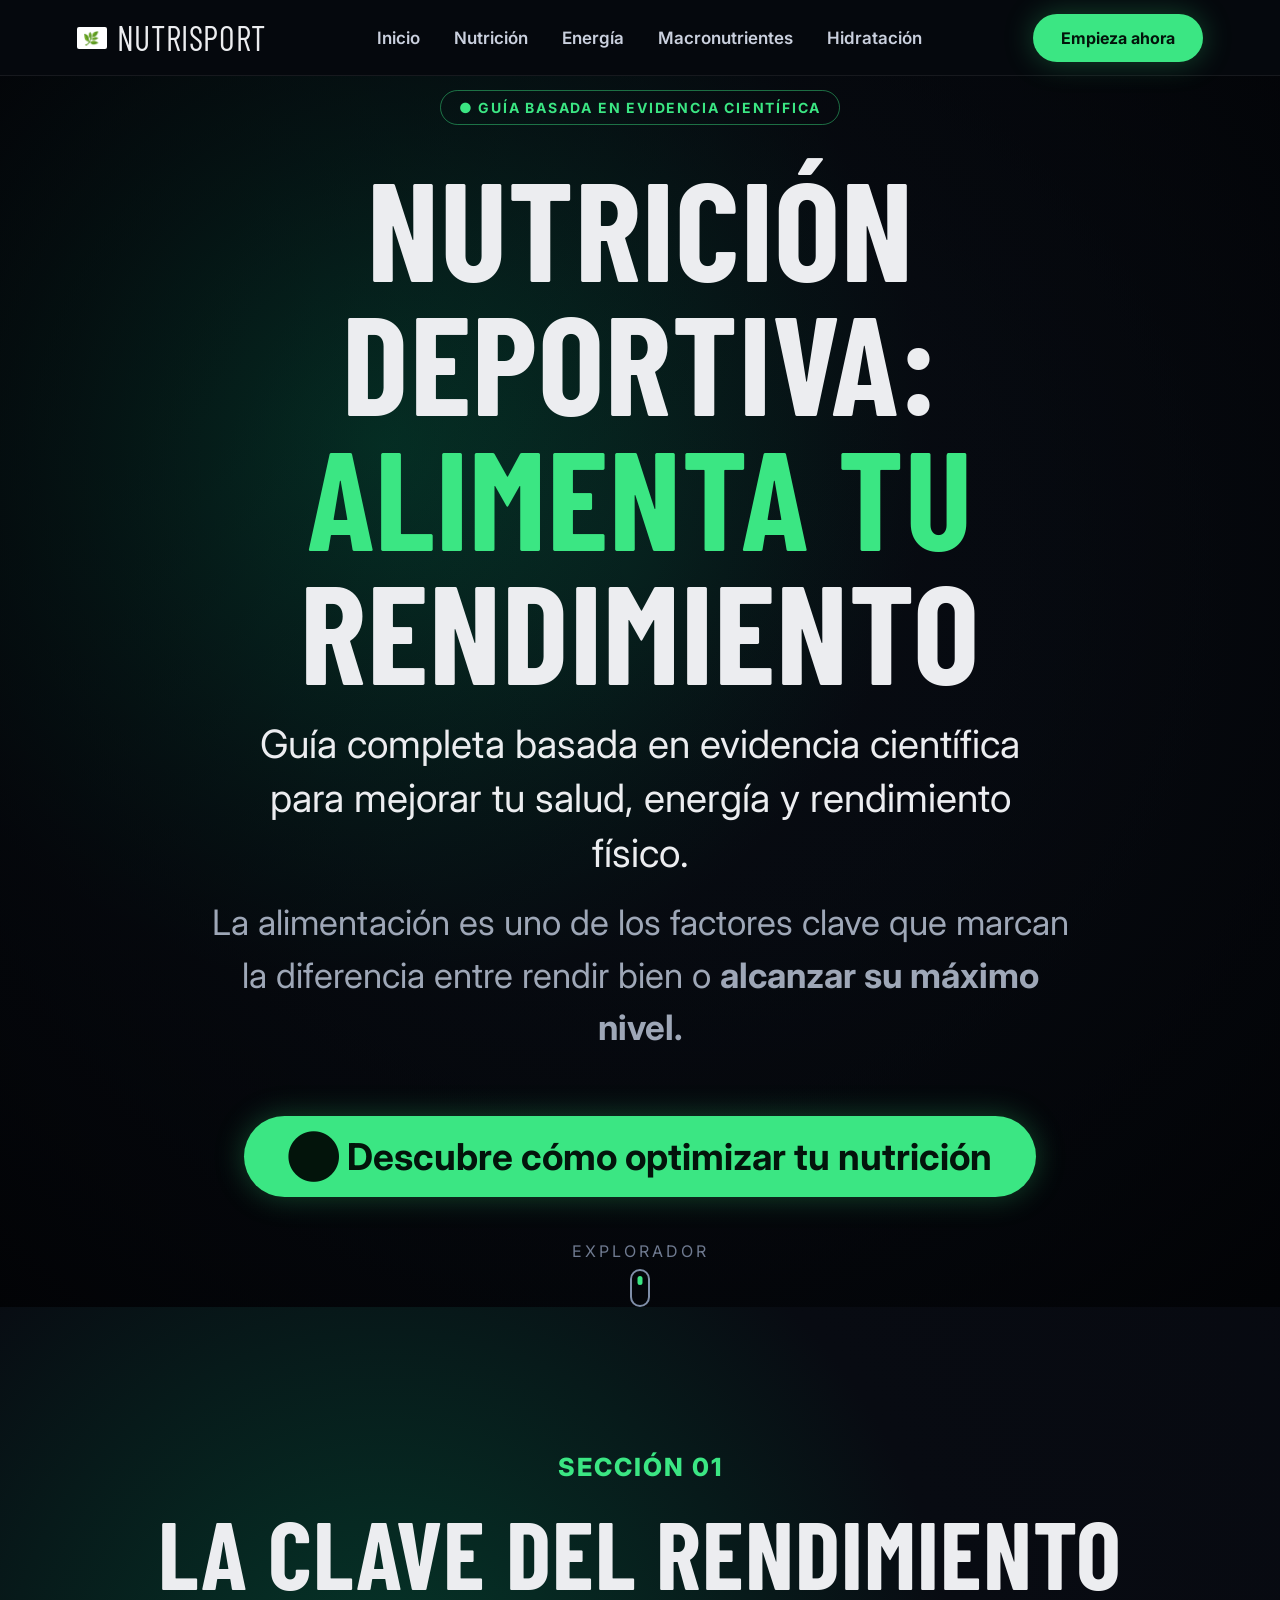
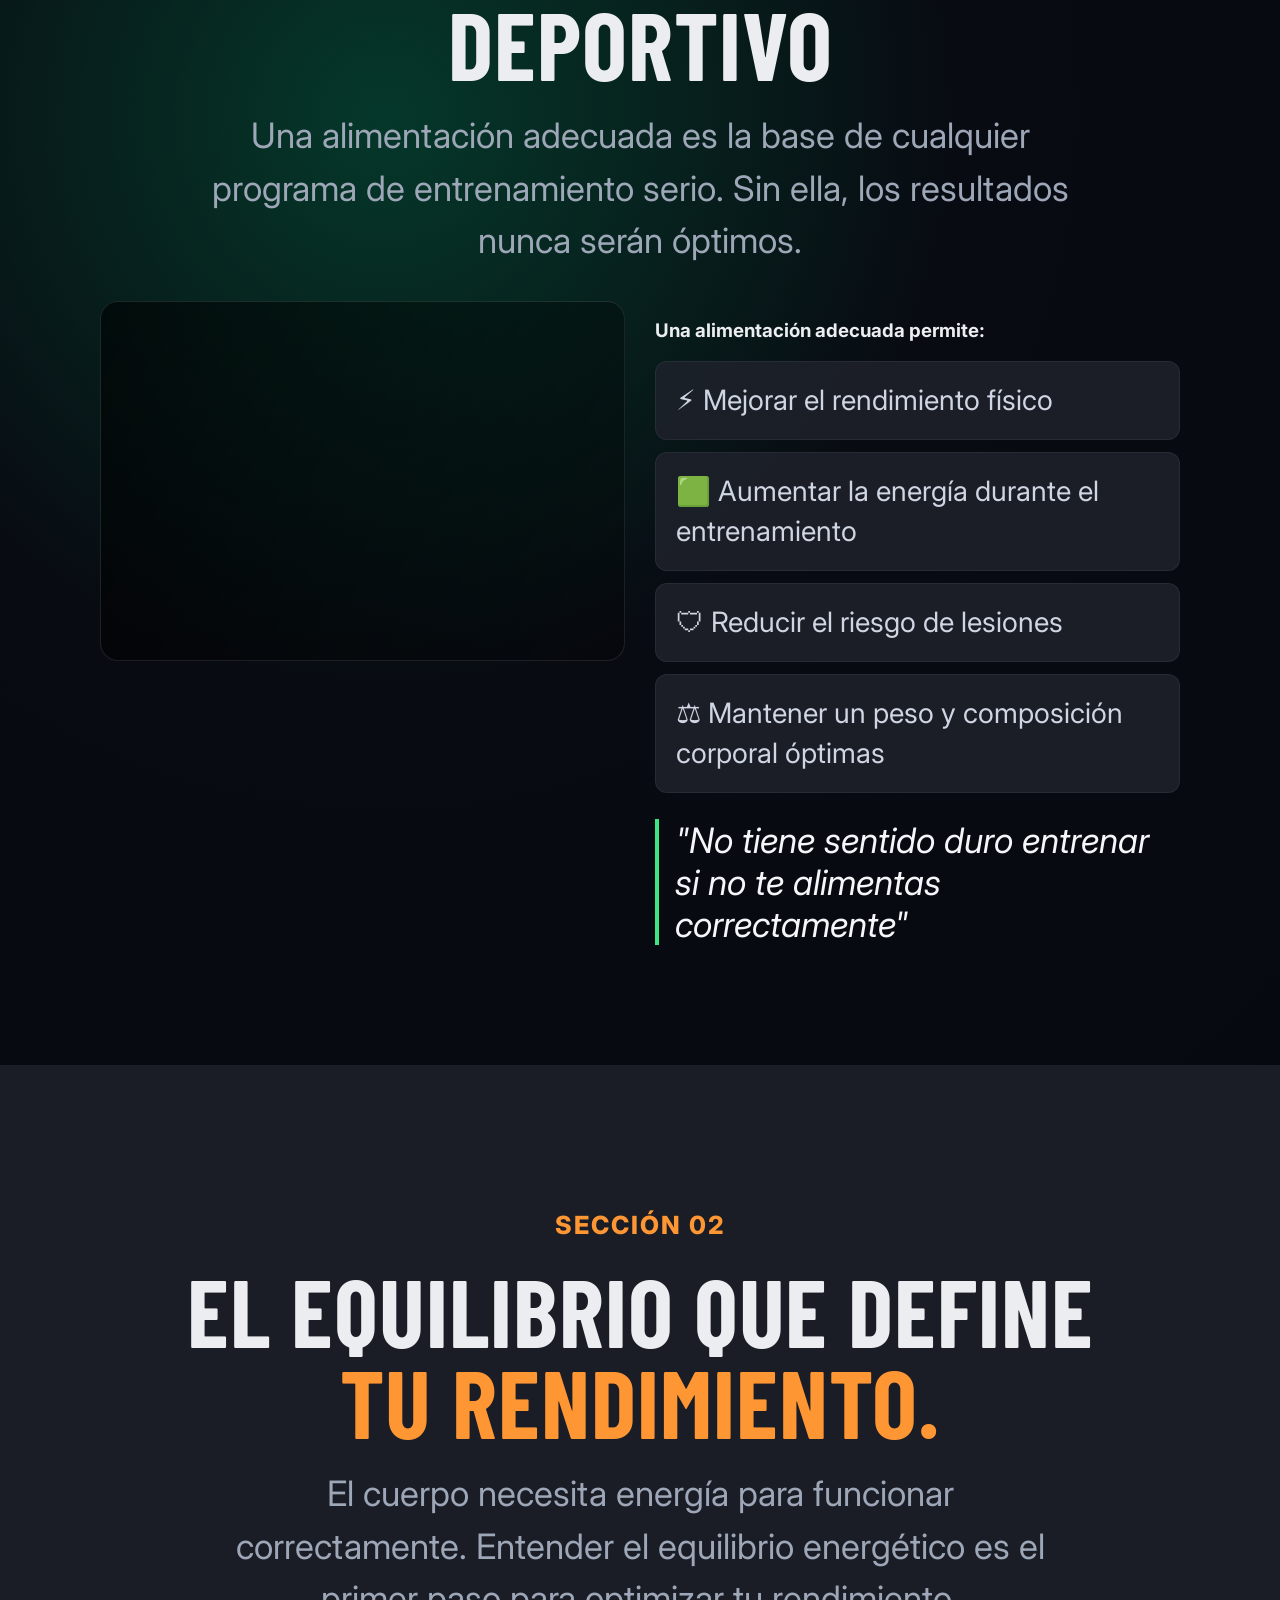
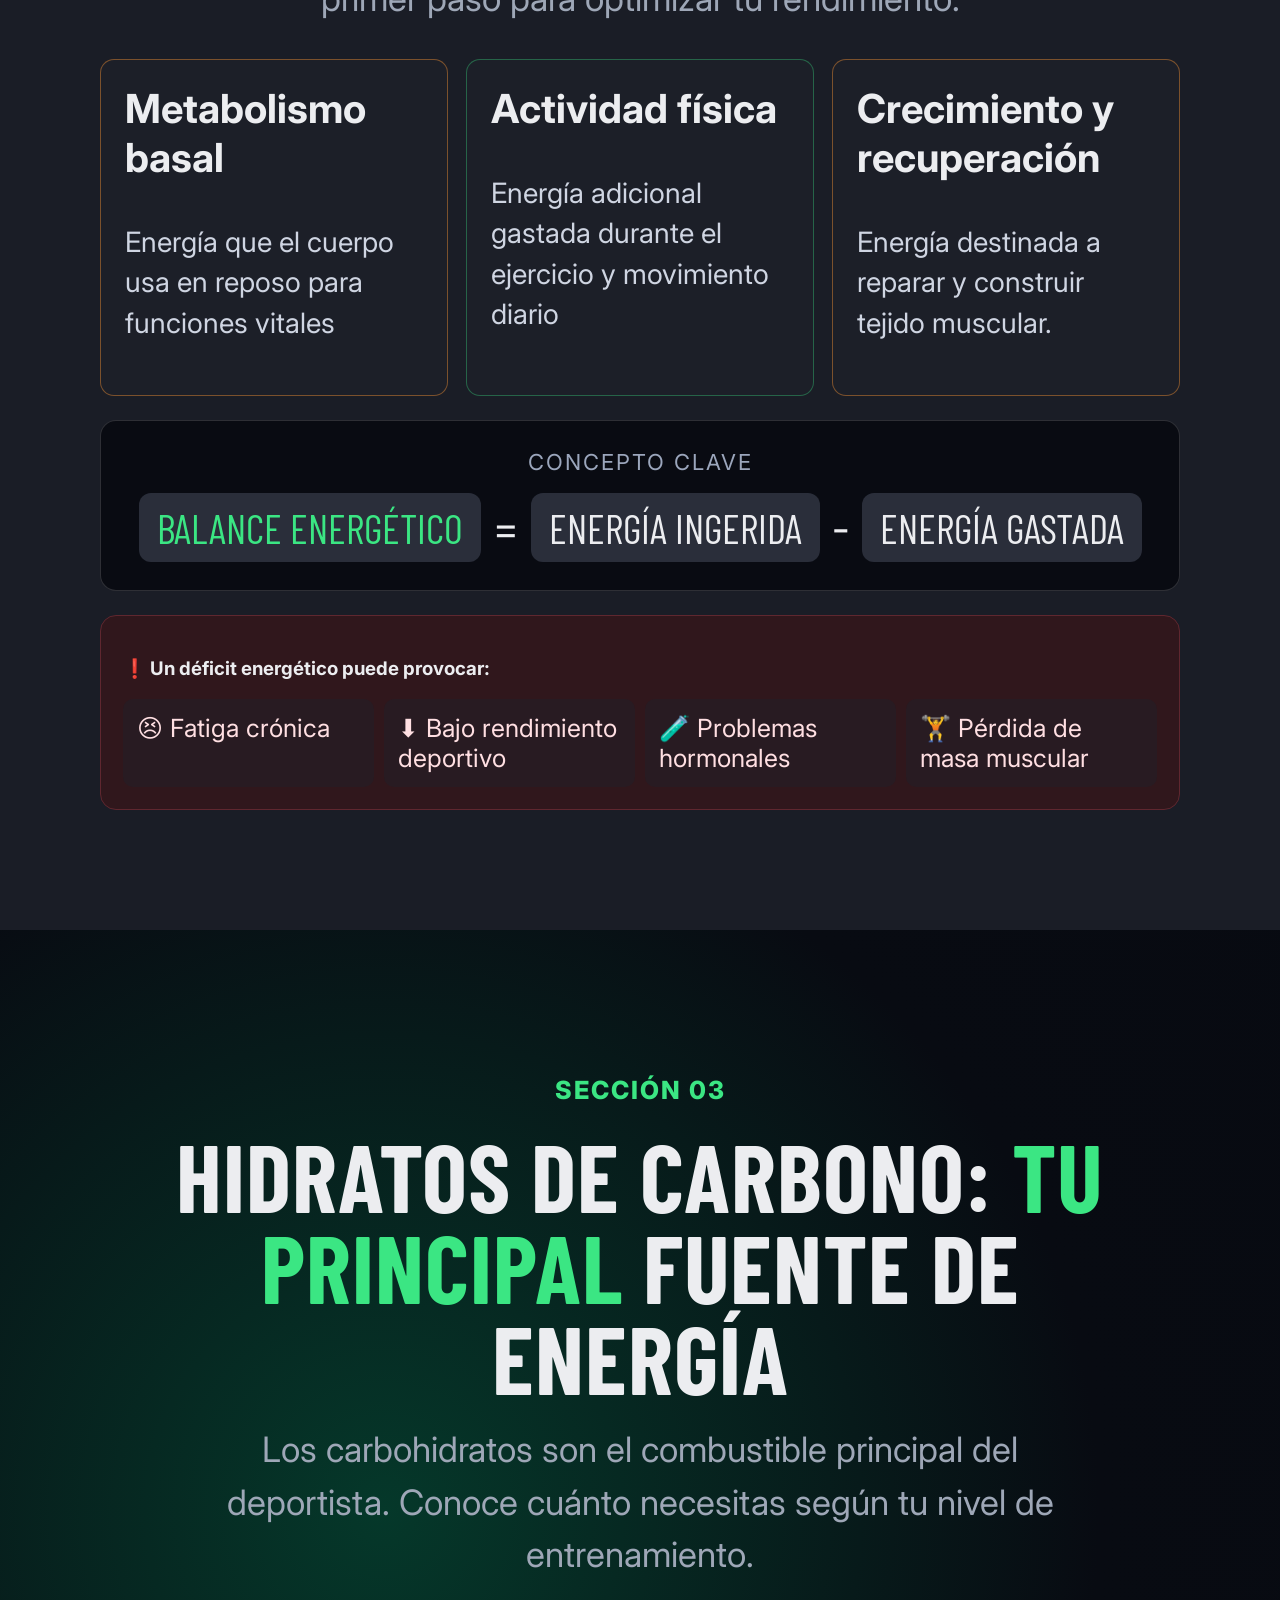
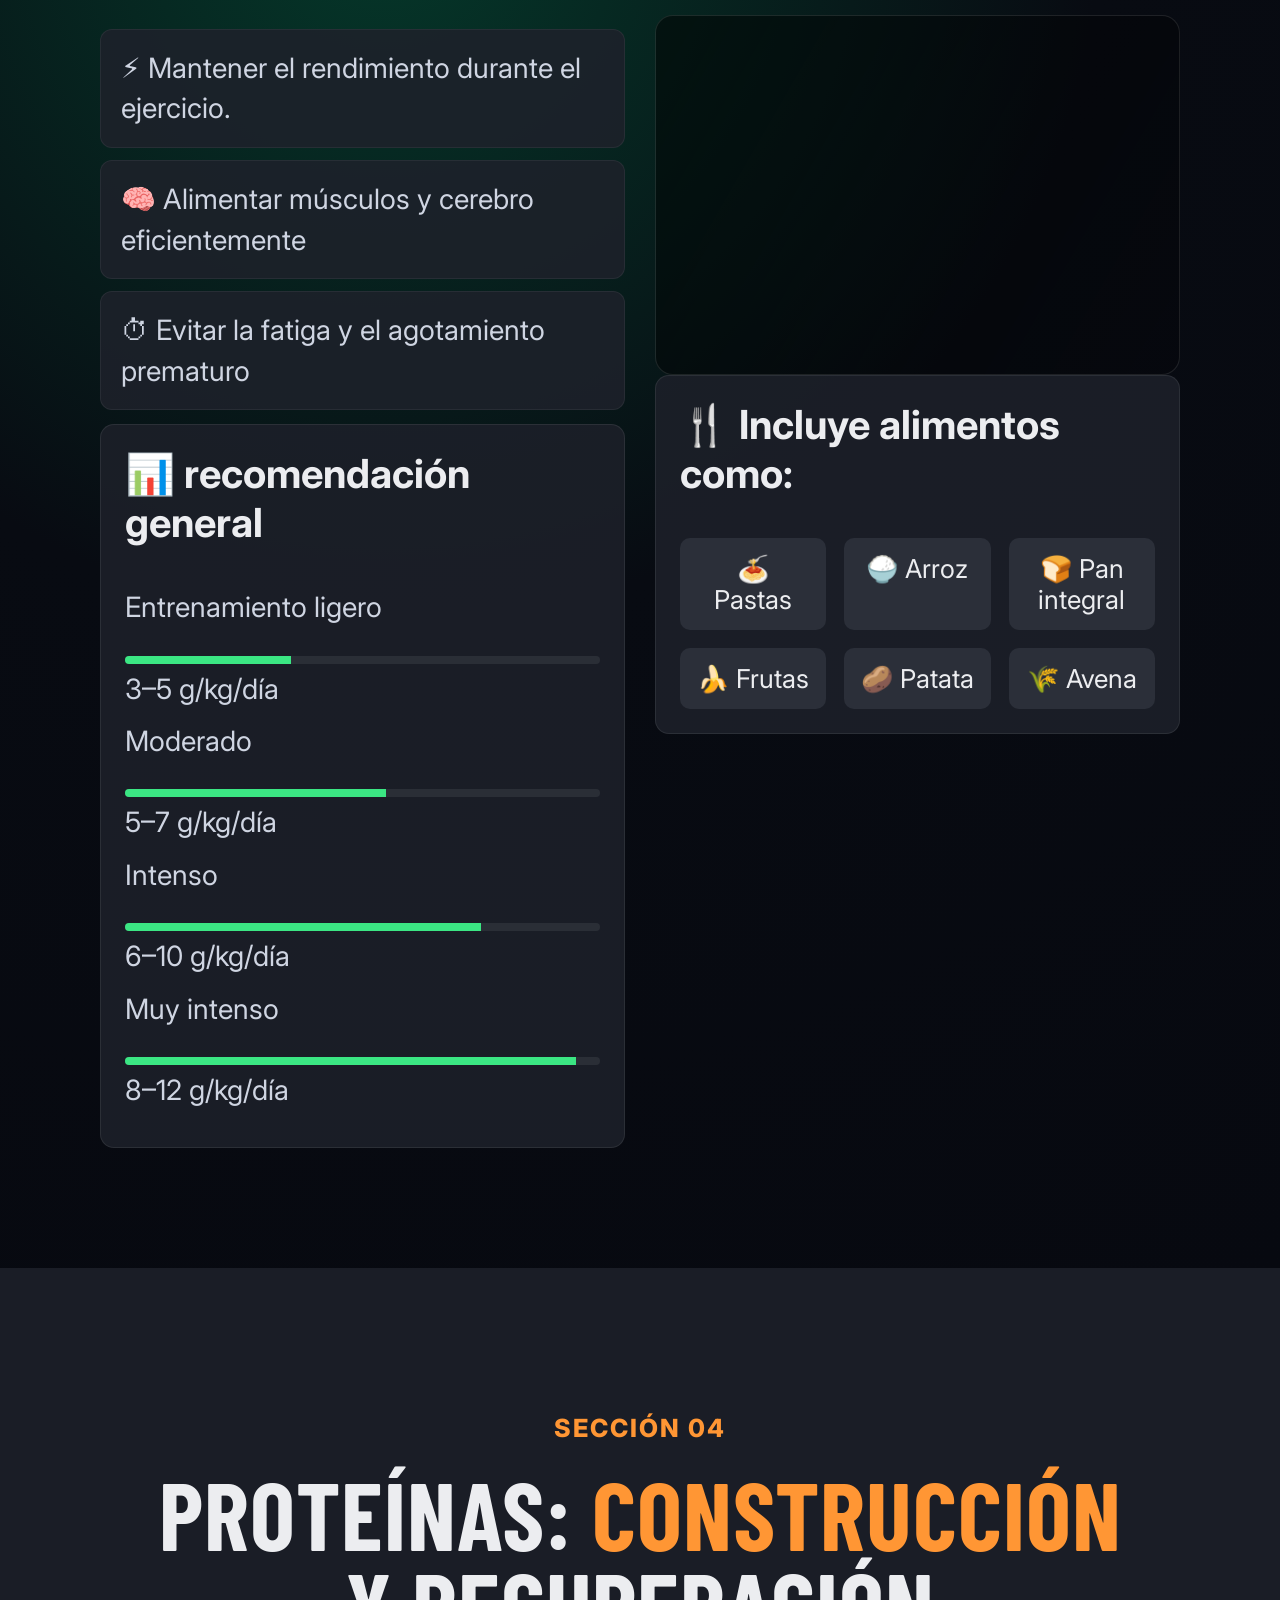
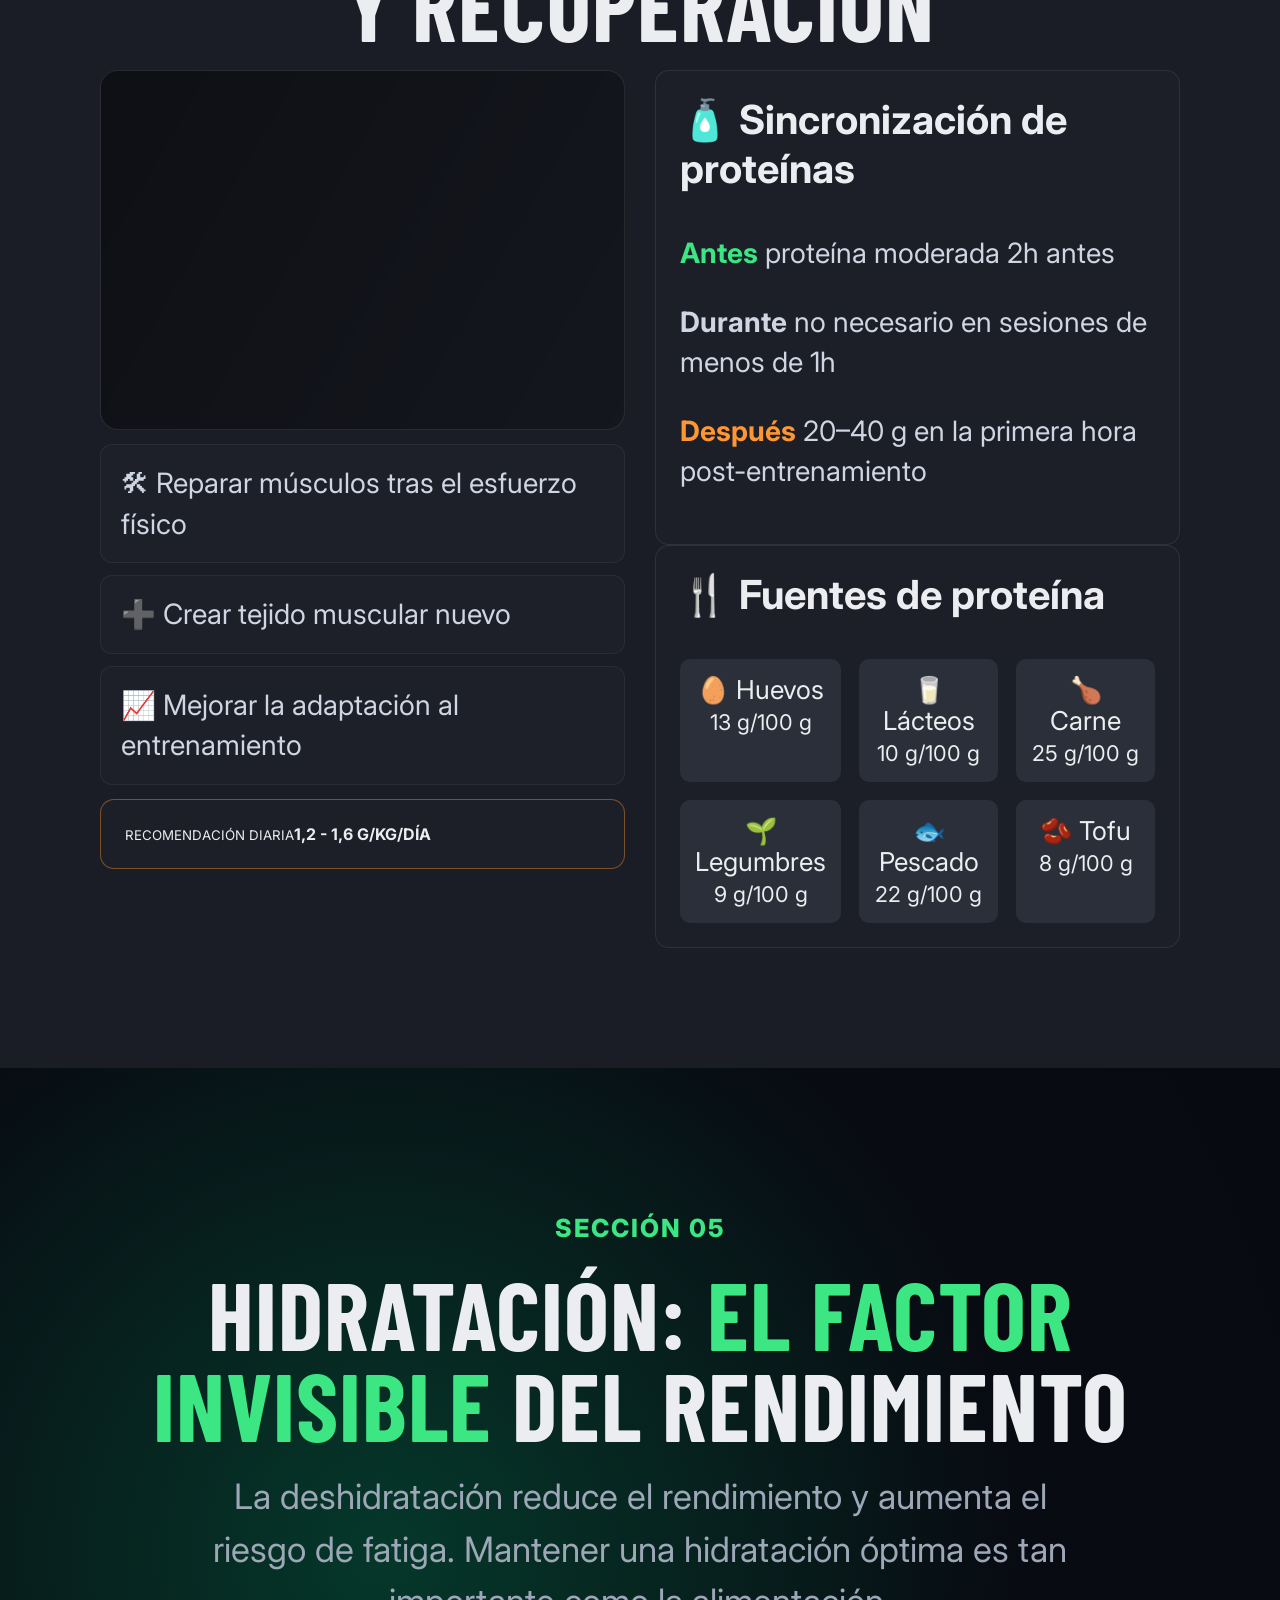
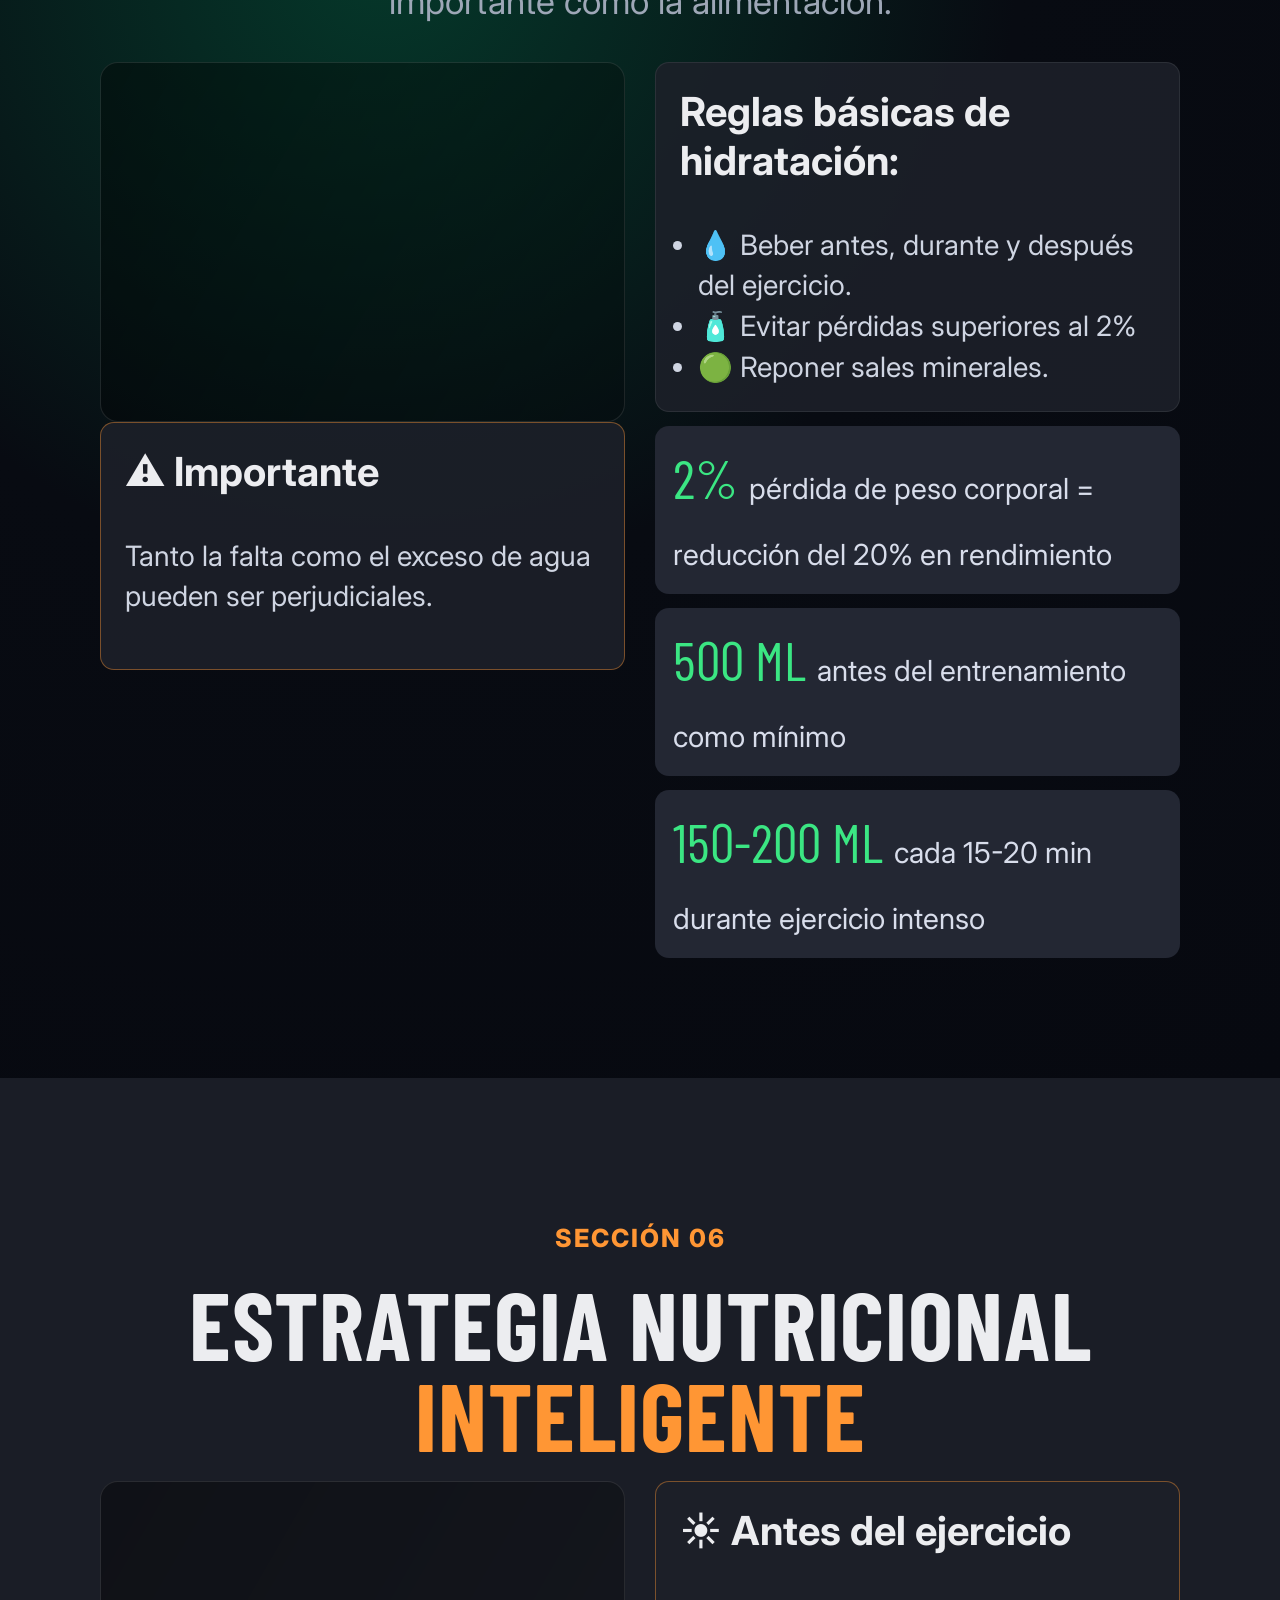
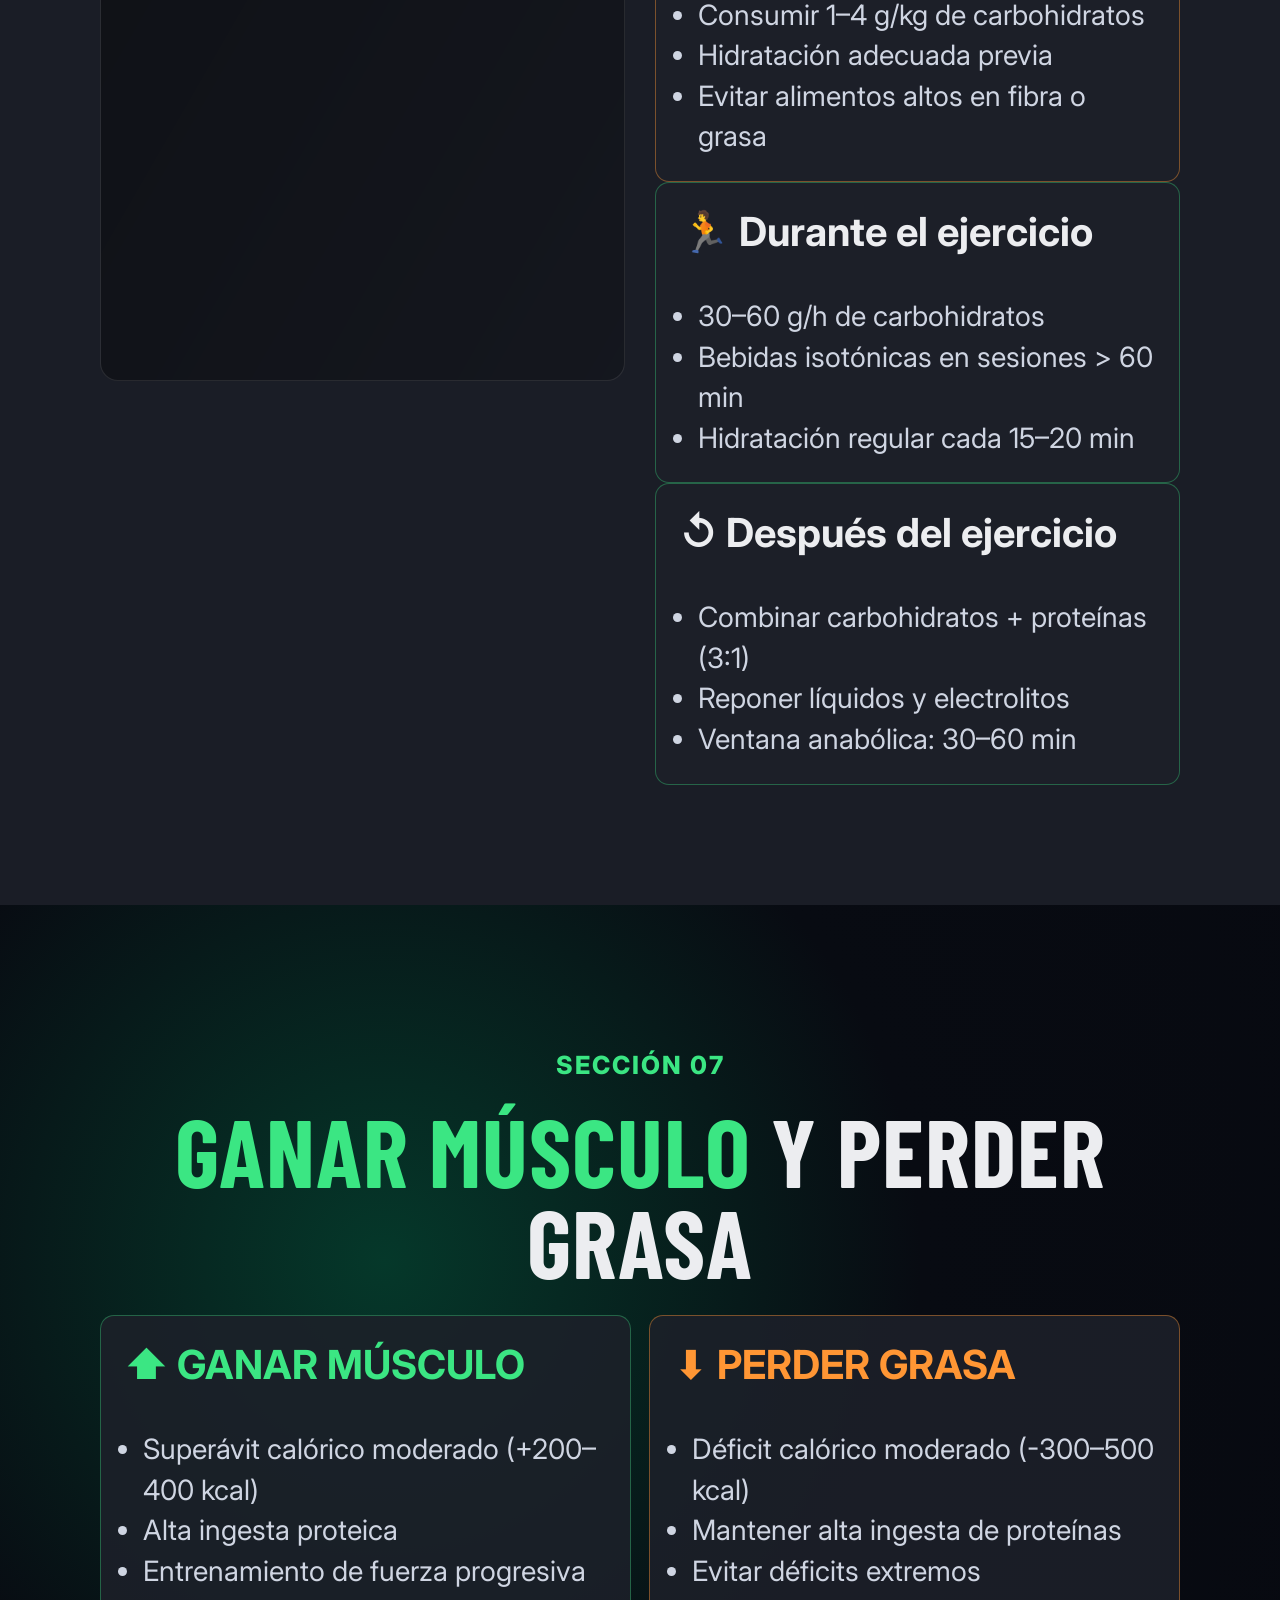
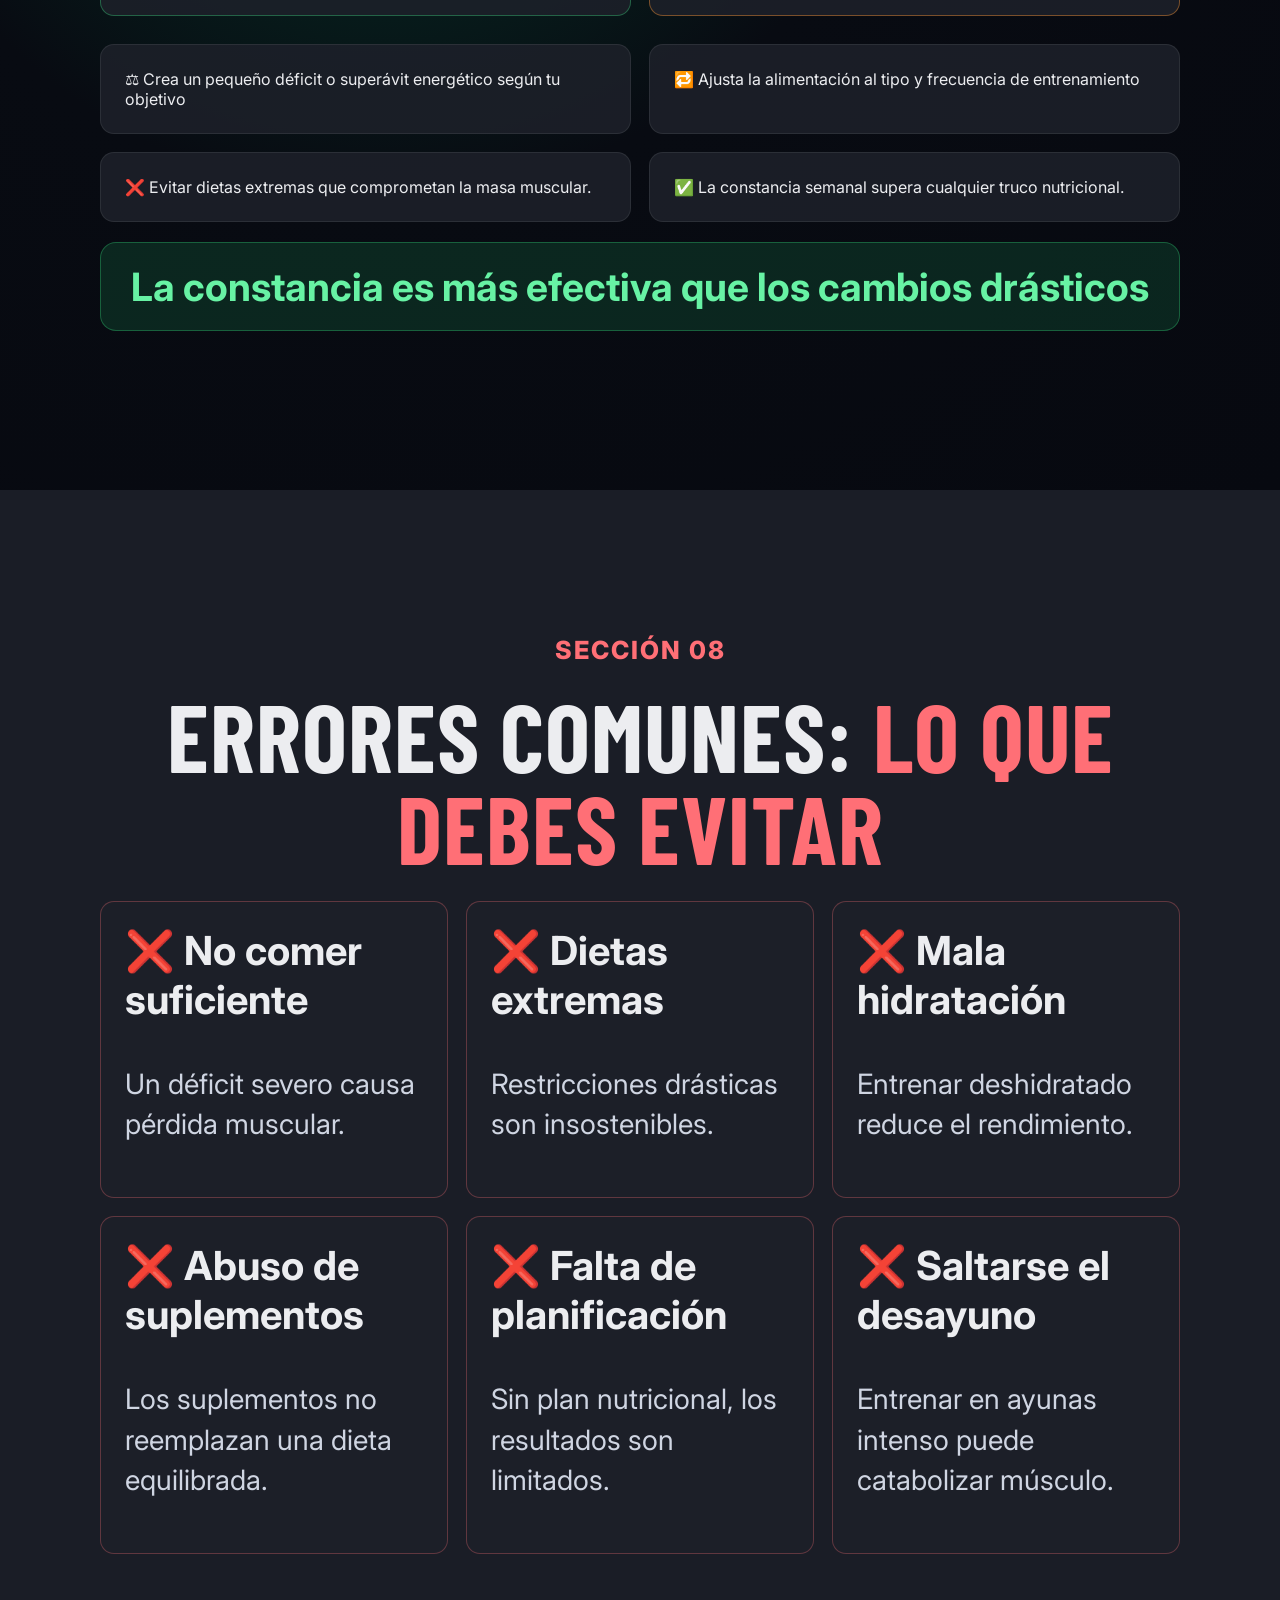
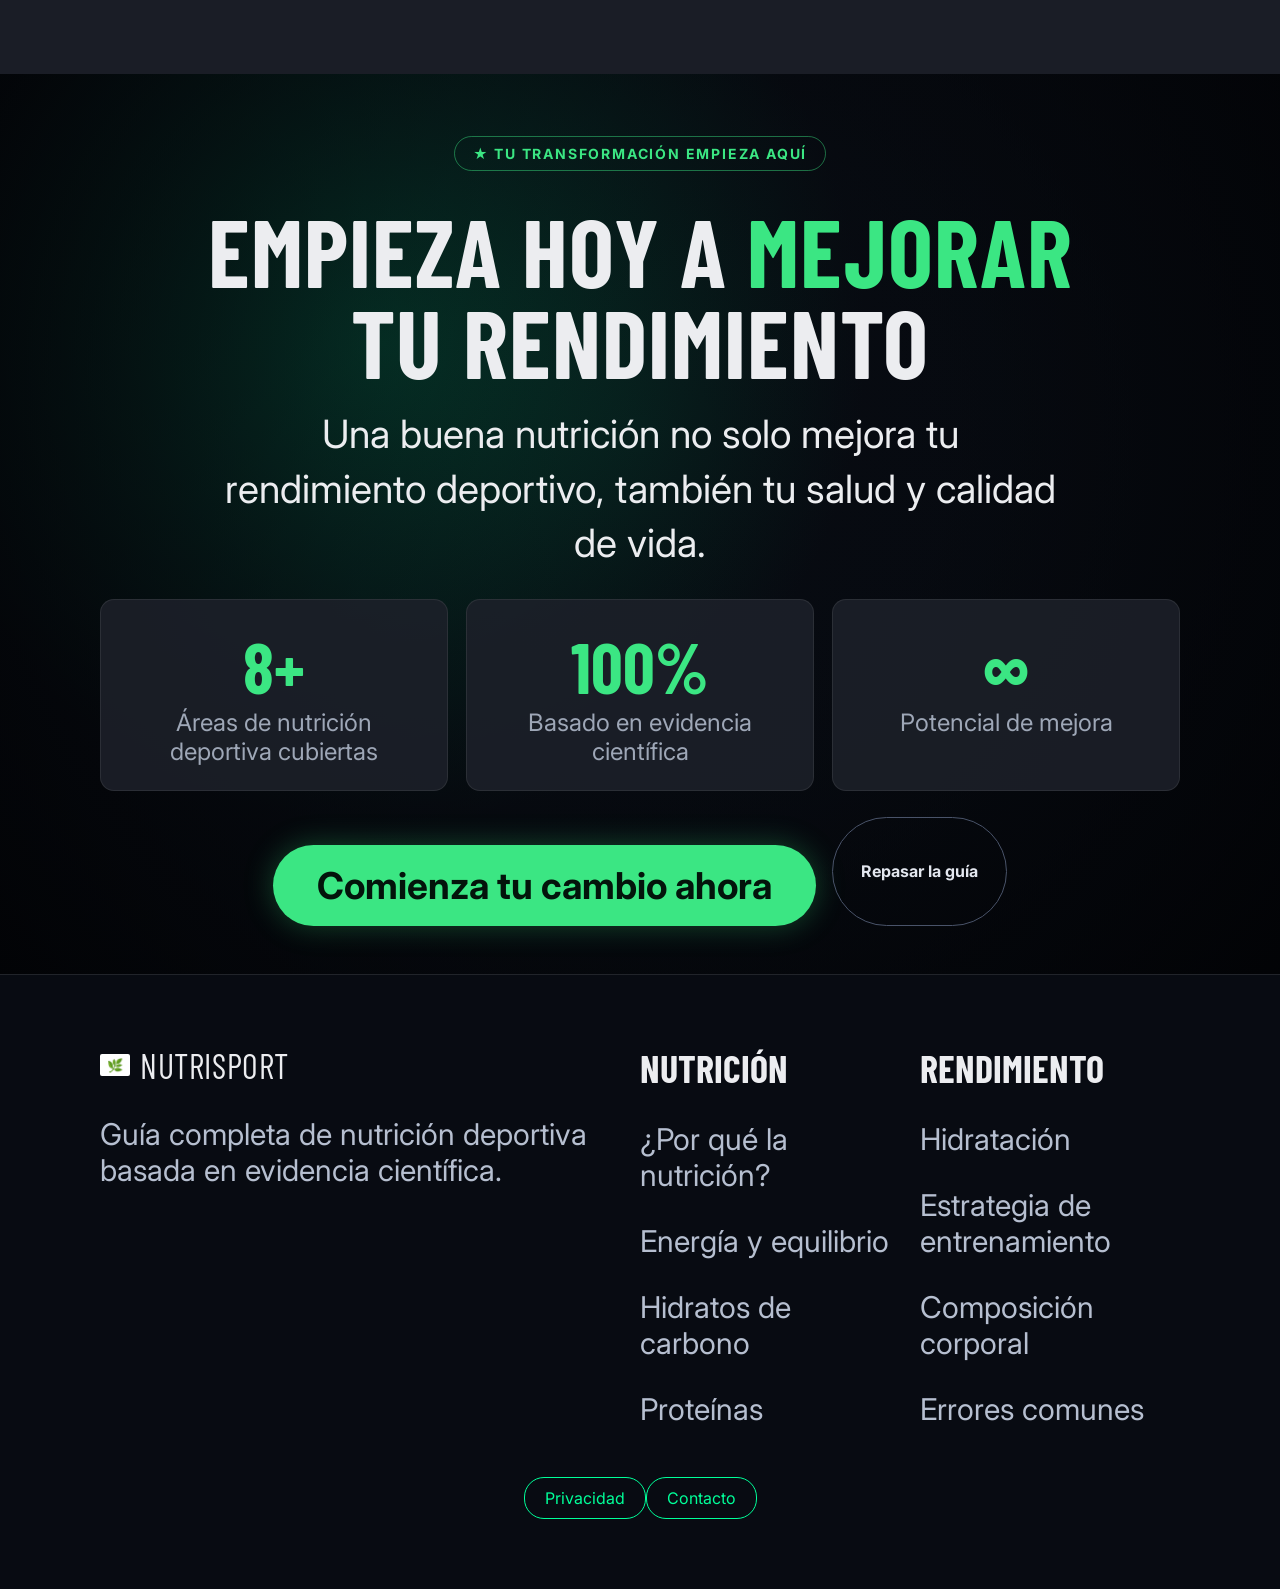
==== commit c627e359: "Update index.html" ====
--- a/index.html
+++ b/index.html
@@ -10,6 +10,7 @@
   <script async src="https://pagead2.googlesyndication.com/pagead/js/adsbygoogle.js?client=ca-pub-6166180528965626"
      crossorigin="anonymous"></script>
     <link rel="stylesheet" href="NUTRIFIT.CSS" />
+    <link rel="stylesheet" href="styles.css" />
   </head>
   <body>
     <header class="topbar">
@@ -37,9 +38,9 @@
             <span class="green">ALIMENTA TU</span><br />
             RENDIMIENTO
           </h1>
-          <p class="lead">Guía completa basada en evidencia científica para mejorar tu salud, energía y rendimiento físico.</p>
-          <p class="sublead">La alimentación es uno de los factores clave que marcan la diferencia entre rendir bien o <strong>alcanzar su máximo nivel.</strong></p>
-          <a class="btn btn-green big" href="#seccion01">⬤ Descubre cómo optimizar tu nutrición</a>
+          <p class="lead fade-in">Guía completa basada en evidencia científica para mejorar tu salud, energía y rendimiento físico.</p>
+          <p class="sublead fade-in">La alimentación es uno de los factores clave que marcan la diferencia entre rendir bien o <strong>alcanzar su máximo nivel.</strong></p>
+         <a class="btn btn-green big fade-in" href="#seccion01">⬤ Descubre cómo optimizar tu nutrición</a>
           <div class="scroll-indicator">EXPLORADOR<div class="mouse"></div></div>
         </div>
       </section>
--- a/NUTRIFIT.CSS
+++ b/NUTRIFIT.CSS
@@ -116,129 +116,4 @@
 }
 
 
-:root {
-  --bg: #080b12;
-  --bg-soft: #171a23;
-  --card: #1d2029;
-  --text: #ecedf0;
-  --muted: #9ea7b7;
-  --green: #3be683;
-  --green-deep: #1e9f58;
-  --orange: #ff9634;
-  --red: #ff6f76;
-}
-* { box-sizing: border-box; }
-html, body { margin: 0; padding: 0; background: var(--bg); color: var(--text); font-family: Inter, system-ui, sans-serif; scroll-behavior: smooth; }
-a { color: inherit; text-decoration: none; }
-.container { width: min(1080px, 92vw); margin: 0 auto; }
-.topbar { position: sticky; top: 0; z-index: 10; height: 76px; background: rgba(6,9,14,.92); backdrop-filter: blur(7px); border-bottom: 1px solid rgba(255,255,255,.07); display: flex; align-items: center; justify-content: space-between; padding: 0 6vw; }
-.brand { display: flex; align-items: center; gap: 10px; font-family: "Barlow Condensed", sans-serif; font-size: 34px; letter-spacing: .6px; }
-.logo-box { width: 30px; height: 22px; font-size: 13px; display: grid; place-items: center; background: #fff; border-radius: 2px; }
-.brand-logo { width: 56px; height: 30px; object-fit: contain; border-radius: 4px; box-shadow: 0 0 0 1px rgba(255,255,255,.18); background:#0c1118; }
-nav { display: flex; gap: 34px; color: #cad0de; font-weight: 600; }
-nav a { font-size: 17px; }
-.btn { display: inline-flex; align-items: center; justify-content: center; border-radius: 999px; padding: 14px 28px; font-weight: 700; }
-.btn-green { background: var(--green); color: #03140b; box-shadow: 0 0 30px rgba(59,230,131,.28); }
-.btn-outline { border: 1px solid #495369; color: #e3e7ef; }
-.hero { min-height: 100vh; position: relative; display: grid; place-items: center; text-align: center; overflow: hidden; }
-.dark-bg { background: radial-gradient(circle at 30% 30%, #05382a 0%, #080b12 44%, #070910 100%); }
-.gray-bg { background: #1a1d26; }
-.hero-overlay { position: absolute; inset: 0; background: radial-gradient(circle at 50% 40%, transparent 0, rgba(4,9,13,.3) 38%, rgba(1,2,4,.85) 100%); }
-.center { position: relative; z-index: 2; }
-.pill { display: inline-block; border: 1px solid rgba(59,230,131,.45); border-radius: 999px; padding: 8px 18px; letter-spacing: 1.8px; font-weight: 700; font-size: 14px; }
-.green { color: var(--green); }
-.orange { color: var(--orange); }
-.red { color: var(--red); }
-h1, h2 { font-family: "Barlow Condensed", sans-serif; text-transform: uppercase; letter-spacing: 1px; line-height: .96; margin: 20px auto; max-width: 980px; }
-h1 { font-size: clamp(72px, 11vw, 140px); }
-h2 { font-size: clamp(58px, 8vw, 95px); text-align: center; }
-.lead { font-size: 39px; line-height: 1.4; max-width: 840px; margin: 16px auto; }
-.sublead, .section-text { color: var(--muted); font-size: 35px; line-height: 1.5; max-width: 860px; margin: 10px auto 34px; text-align: center; }
-.big { font-size: 37px; padding: 18px 44px; margin-top: 28px; }
-.scroll-indicator { margin-top: 44px; color: #6f7a90; letter-spacing: 3px; font-size: 16px; }
-.mouse { margin: 8px auto 0; width: 20px; height: 38px; border: 2px solid #7f8ea8; border-radius: 16px; position: relative; }
-.mouse::after { content: ""; width: 5px; height: 9px; border-radius: 99px; background: var(--green); position: absolute; left: 50%; top: 5px; transform: translateX(-50%); }
-.section { padding: 120px 0; }
-.section-tag { text-align: center; font-size: 25px; letter-spacing: 2px; font-weight: 800; }
-.grid { display: grid; gap: 30px; }
-.grid.two { grid-template-columns: 1fr 1fr; }
-.cards { display: grid; gap: 18px; margin-top: 28px; }
-.cards.three { grid-template-columns: repeat(3,1fr); }
-.cards.two { grid-template-columns: repeat(2,1fr); }
-.card { background: rgba(29,32,41,.88); border: 1px solid rgba(255,255,255,.08); border-radius: 14px; padding: 24px; }
-.card h3 { margin-top: 0; font-size: 40px; }
-.card p, li { font-size: 28px; color: #cfd5e2; line-height: 1.45; }
-.orange-border { border-color: rgba(255,150,52,.42); }
-.green-border { border-color: rgba(59,230,131,.35); }
-.red-border { border-color: rgba(255,111,118,.3); }
-.list-card { list-style: none; margin: 14px 0; padding: 0; display: grid; gap: 12px; }
-.list-card li { background: rgba(30,33,43,.88); border-radius: 12px; padding: 18px 20px; border: 1px solid rgba(255,255,255,.06); }
-blockquote { margin: 26px 0 0; border-left: 4px solid var(--green); padding-left: 16px; color: #f5f6f9; font-style: italic; font-size: 35px; }
-.formula { margin-top: 24px; background: #090b12; border: 1px solid rgba(255,255,255,.15); border-radius: 16px; padding: 28px; text-align: center; font-size: clamp(28px,3.2vw,46px); overflow: hidden; }
-.formula > div { display:flex; flex-wrap:wrap; align-items:center; justify-content:center; gap:12px; }
-.formula small { display: block; color: #9ba6bc; font-size: 22px; margin-bottom: 18px; letter-spacing: 2px; }
-.chip { display:inline-block; background: #2a2e3a; padding: 10px 18px; border-radius: 12px; font-family: "Barlow Condensed"; max-width:100%; }
-.warning-box { background: #30171c; border: 1px solid #5f272f; border-radius: 16px; padding: 22px; margin-top: 24px; }
-.chips { display: grid; grid-template-columns: repeat(4,1fr); gap: 10px; }
-.chips span { background: #281b22; border-radius: 10px; padding: 14px; color: #ffdfe2; font-size: 25px; }
-.photo-card { height: 360px; border-radius: 18px; background-size: cover; background-position: center; border: 1px solid rgba(255,255,255,.1); }
-.photo-1 { background-image: linear-gradient(120deg, rgba(0,0,0,.6), rgba(0,0,0,.2)), url('https://images.unsplash.com/photo-1490645935967-10de6ba17061?auto=format&fit=crop&w=1200&q=80'); }
-.photo-2 { background-image: linear-gradient(120deg, rgba(0,0,0,.5), rgba(0,0,0,.2)), url('https://images.unsplash.com/photo-1556761223-4c4282c73f77?auto=format&fit=crop&w=1200&q=80'); }
-.photo-3 { background-image: linear-gradient(120deg, rgba(0,0,0,.45), rgba(0,0,0,.2)), url('https://images.unsplash.com/photo-1574484284002-952d92456975?auto=format&fit=crop&w=1200&q=80'); }
-.photo-4 { background-image: linear-gradient(120deg, rgba(0,0,0,.4), rgba(0,0,0,.2)), url('https://images.unsplash.com/photo-1513558161293-cdaf765ed2fd?auto=format&fit=crop&w=1200&q=80'); }
-.photo-5 { background-image: linear-gradient(120deg, rgba(0,0,0,.4), rgba(0,0,0,.2)), url('https://images.unsplash.com/photo-1515003197210-e0cd71810b5f?auto=format&fit=crop&w=1200&q=80'); min-height: 500px; }
-.meters p { margin: 12px 0; }
-progress { width: 100%; height: 8px; border-radius: 8px; overflow: hidden; }
-progress::-webkit-progress-bar { background: #2a2e36; }
-progress::-webkit-progress-value { background: var(--green); }
-.food-grid .mini span { background: #2b2f39; border-radius: 10px; padding: 15px; text-align: center; font-size: 26px; }
-.plain { margin: 0; padding-left: 18px; }
-.kpi { margin-top: 14px; background: #232733; border-radius: 14px; padding: 18px; font-size: 55px; font-family: "Barlow Condensed"; color: var(--green); }
-.kpi span { font-family: Inter; font-size: 29px; color: #d8ddeb; }
-.highlight { text-align: center; background: rgba(34,175,102,.17); border: 1px solid rgba(59,230,131,.3); color: #67f2a4; padding: 20px; border-radius: 16px; margin-top: 20px; font-size: 39px; font-weight: 700; }
-.stats strong { display: block; font-size: 70px; color: var(--green); font-family: "Barlow Condensed"; }
-.stats span { font-size: 24px; color: var(--muted); }
-.cta-row { display: flex; gap: 16px; justify-content: center; margin-top: 26px; }
-footer { border-top: 1px solid rgba(255,255,255,.1); padding: 70px 0; }
-.footer-grid { display: grid; grid-template-columns: 2fr 1fr 1fr; gap: 20px; }
-.footer-grid p { color: #b6bfd0; font-size: 30px; }
-.footer-grid h4 { font-family: "Barlow Condensed"; font-size: 38px; margin: 0 0 10px; }
-@media (max-width: 1024px) {
-  nav { display: none; }
-  .grid.two, .cards.two, .cards.three, .chips { grid-template-columns: 1fr; }
-  .lead, .sublead, .section-text, li, .card p, .footer-grid p, .kpi span, .food-grid .mini span { font-size: 19px; }
-  .big { font-size: 24px; }
-  .brand { font-size: 26px; }
-  h1 { font-size: clamp(54px, 12vw, 86px); }
-  h2 { font-size: clamp(40px, 9vw, 70px); }
-  .kpi { font-size: 38px; }
-  .footer-grid { grid-template-columns: 1fr; }
-}
 
-
-/* Efecto de entrada suave (vidrio + difuminado) */
-.reveal {
-  opacity: 0;
-  transform: translateY(26px) scale(0.985);
-  filter: blur(12px);
-  transition: opacity .7s ease, transform .7s ease, filter .7s ease;
-}
-.reveal.is-visible {
-  opacity: 1;
-  transform: translateY(0) scale(1);
-  filter: blur(0);
-}
-.hero.reveal.is-visible::after, section.reveal.is-visible::after {
-  content: "";
-  position: absolute;
-  inset: 0;
-  pointer-events: none;
-  background: linear-gradient(115deg, transparent 18%, rgba(255,255,255,.18) 45%, transparent 70%);
-  mix-blend-mode: screen;
-  animation: glass-sweep .9s ease-out 1;
-}
-section.reveal, .hero.reveal { position: relative; }
-@keyframes glass-sweep {
-  from { transform: translateX(-120%); opacity: .2; }
-  to { transform: translateX(120%); opacity: 0; }
-}
--- a/styles.css
+++ b/styles.css
@@ -0,0 +1,140 @@
+.fade-in {
+  opacity: 0;
+  transform: translateY(30px);
+  animation: fadeUp 1s ease forwards;
+}
+
+@keyframes fadeUp {
+  to {
+    opacity: 1;
+    transform: translateY(0);
+  }
+}
+
+
+:root {
+  --bg: #080b12;
+  --bg-soft: #171a23;
+  --card: #1d2029;
+  --text: #ecedf0;
+  --muted: #9ea7b7;
+  --green: #3be683;
+  --green-deep: #1e9f58;
+  --orange: #ff9634;
+  --red: #ff6f76;
+}
+* { box-sizing: border-box; }
+html, body { margin: 0; padding: 0; background: var(--bg); color: var(--text); font-family: Inter, system-ui, sans-serif; scroll-behavior: smooth; }
+a { color: inherit; text-decoration: none; }
+.container { width: min(1080px, 92vw); margin: 0 auto; }
+.topbar { position: sticky; top: 0; z-index: 10; height: 76px; background: rgba(6,9,14,.92); backdrop-filter: blur(7px); border-bottom: 1px solid rgba(255,255,255,.07); display: flex; align-items: center; justify-content: space-between; padding: 0 6vw; }
+.brand { display: flex; align-items: center; gap: 10px; font-family: "Barlow Condensed", sans-serif; font-size: 34px; letter-spacing: .6px; }
+.logo-box { width: 30px; height: 22px; font-size: 13px; display: grid; place-items: center; background: #fff; border-radius: 2px; }
+.brand-logo { width: 56px; height: 30px; object-fit: contain; border-radius: 4px; box-shadow: 0 0 0 1px rgba(255,255,255,.18); background:#0c1118; }
+nav { display: flex; gap: 34px; color: #cad0de; font-weight: 600; }
+nav a { font-size: 17px; }
+.btn { display: inline-flex; align-items: center; justify-content: center; border-radius: 999px; padding: 14px 28px; font-weight: 700; }
+.btn-green { background: var(--green); color: #03140b; box-shadow: 0 0 30px rgba(59,230,131,.28); }
+.btn-outline { border: 1px solid #495369; color: #e3e7ef; }
+.hero { min-height: 100vh; position: relative; display: grid; place-items: center; text-align: center; overflow: hidden; }
+.dark-bg { background: radial-gradient(circle at 30% 30%, #05382a 0%, #080b12 44%, #070910 100%); }
+.gray-bg { background: #1a1d26; }
+.hero-overlay { position: absolute; inset: 0; background: radial-gradient(circle at 50% 40%, transparent 0, rgba(4,9,13,.3) 38%, rgba(1,2,4,.85) 100%); }
+.center { position: relative; z-index: 2; }
+.pill { display: inline-block; border: 1px solid rgba(59,230,131,.45); border-radius: 999px; padding: 8px 18px; letter-spacing: 1.8px; font-weight: 700; font-size: 14px; }
+.green { color: var(--green); }
+.orange { color: var(--orange); }
+.red { color: var(--red); }
+h1, h2 { font-family: "Barlow Condensed", sans-serif; text-transform: uppercase; letter-spacing: 1px; line-height: .96; margin: 20px auto; max-width: 980px; }
+h1 { font-size: clamp(72px, 11vw, 140px); }
+h2 { font-size: clamp(58px, 8vw, 95px); text-align: center; }
+.lead { font-size: 39px; line-height: 1.4; max-width: 840px; margin: 16px auto; }
+.sublead, .section-text { color: var(--muted); font-size: 35px; line-height: 1.5; max-width: 860px; margin: 10px auto 34px; text-align: center; }
+.big { font-size: 37px; padding: 18px 44px; margin-top: 28px; }
+.scroll-indicator { margin-top: 44px; color: #6f7a90; letter-spacing: 3px; font-size: 16px; }
+.mouse { margin: 8px auto 0; width: 20px; height: 38px; border: 2px solid #7f8ea8; border-radius: 16px; position: relative; }
+.mouse::after { content: ""; width: 5px; height: 9px; border-radius: 99px; background: var(--green); position: absolute; left: 50%; top: 5px; transform: translateX(-50%); }
+.section { padding: 120px 0; }
+.section-tag { text-align: center; font-size: 25px; letter-spacing: 2px; font-weight: 800; }
+.grid { display: grid; gap: 30px; }
+.grid.two { grid-template-columns: 1fr 1fr; }
+.cards { display: grid; gap: 18px; margin-top: 28px; }
+.cards.three { grid-template-columns: repeat(3,1fr); }
+.cards.two { grid-template-columns: repeat(2,1fr); }
+.card { background: rgba(29,32,41,.88); border: 1px solid rgba(255,255,255,.08); border-radius: 14px; padding: 24px; }
+.card h3 { margin-top: 0; font-size: 40px; }
+.card p, li { font-size: 28px; color: #cfd5e2; line-height: 1.45; }
+.orange-border { border-color: rgba(255,150,52,.42); }
+.green-border { border-color: rgba(59,230,131,.35); }
+.red-border { border-color: rgba(255,111,118,.3); }
+.list-card { list-style: none; margin: 14px 0; padding: 0; display: grid; gap: 12px; }
+.list-card li { background: rgba(30,33,43,.88); border-radius: 12px; padding: 18px 20px; border: 1px solid rgba(255,255,255,.06); }
+blockquote { margin: 26px 0 0; border-left: 4px solid var(--green); padding-left: 16px; color: #f5f6f9; font-style: italic; font-size: 35px; }
+.formula { margin-top: 24px; background: #090b12; border: 1px solid rgba(255,255,255,.15); border-radius: 16px; padding: 28px; text-align: center; font-size: clamp(28px,3.2vw,46px); overflow: hidden; }
+.formula > div { display:flex; flex-wrap:wrap; align-items:center; justify-content:center; gap:12px; }
+.formula small { display: block; color: #9ba6bc; font-size: 22px; margin-bottom: 18px; letter-spacing: 2px; }
+.chip { display:inline-block; background: #2a2e3a; padding: 10px 18px; border-radius: 12px; font-family: "Barlow Condensed"; max-width:100%; }
+.warning-box { background: #30171c; border: 1px solid #5f272f; border-radius: 16px; padding: 22px; margin-top: 24px; }
+.chips { display: grid; grid-template-columns: repeat(4,1fr); gap: 10px; }
+.chips span { background: #281b22; border-radius: 10px; padding: 14px; color: #ffdfe2; font-size: 25px; }
+.photo-card { height: 360px; border-radius: 18px; background-size: cover; background-position: center; border: 1px solid rgba(255,255,255,.1); }
+.photo-1 { background-image: linear-gradient(120deg, rgba(0,0,0,.6), rgba(0,0,0,.2)), url('https://images.unsplash.com/photo-1490645935967-10de6ba17061?auto=format&fit=crop&w=1200&q=80'); }
+.photo-2 { background-image: linear-gradient(120deg, rgba(0,0,0,.5), rgba(0,0,0,.2)), url('https://images.unsplash.com/photo-1556761223-4c4282c73f77?auto=format&fit=crop&w=1200&q=80'); }
+.photo-3 { background-image: linear-gradient(120deg, rgba(0,0,0,.45), rgba(0,0,0,.2)), url('https://images.unsplash.com/photo-1574484284002-952d92456975?auto=format&fit=crop&w=1200&q=80'); }
+.photo-4 { background-image: linear-gradient(120deg, rgba(0,0,0,.4), rgba(0,0,0,.2)), url('https://images.unsplash.com/photo-1513558161293-cdaf765ed2fd?auto=format&fit=crop&w=1200&q=80'); }
+.photo-5 { background-image: linear-gradient(120deg, rgba(0,0,0,.4), rgba(0,0,0,.2)), url('https://images.unsplash.com/photo-1515003197210-e0cd71810b5f?auto=format&fit=crop&w=1200&q=80'); min-height: 500px; }
+.meters p { margin: 12px 0; }
+progress { width: 100%; height: 8px; border-radius: 8px; overflow: hidden; }
+progress::-webkit-progress-bar { background: #2a2e36; }
+progress::-webkit-progress-value { background: var(--green); }
+.food-grid .mini span { background: #2b2f39; border-radius: 10px; padding: 15px; text-align: center; font-size: 26px; }
+.plain { margin: 0; padding-left: 18px; }
+.kpi { margin-top: 14px; background: #232733; border-radius: 14px; padding: 18px; font-size: 55px; font-family: "Barlow Condensed"; color: var(--green); }
+.kpi span { font-family: Inter; font-size: 29px; color: #d8ddeb; }
+.highlight { text-align: center; background: rgba(34,175,102,.17); border: 1px solid rgba(59,230,131,.3); color: #67f2a4; padding: 20px; border-radius: 16px; margin-top: 20px; font-size: 39px; font-weight: 700; }
+.stats strong { display: block; font-size: 70px; color: var(--green); font-family: "Barlow Condensed"; }
+.stats span { font-size: 24px; color: var(--muted); }
+.cta-row { display: flex; gap: 16px; justify-content: center; margin-top: 26px; }
+footer { border-top: 1px solid rgba(255,255,255,.1); padding: 70px 0; }
+.footer-grid { display: grid; grid-template-columns: 2fr 1fr 1fr; gap: 20px; }
+.footer-grid p { color: #b6bfd0; font-size: 30px; }
+.footer-grid h4 { font-family: "Barlow Condensed"; font-size: 38px; margin: 0 0 10px; }
+@media (max-width: 1024px) {
+  nav { display: none; }
+  .grid.two, .cards.two, .cards.three, .chips { grid-template-columns: 1fr; }
+  .lead, .sublead, .section-text, li, .card p, .footer-grid p, .kpi span, .food-grid .mini span { font-size: 19px; }
+  .big { font-size: 24px; }
+  .brand { font-size: 26px; }
+  h1 { font-size: clamp(54px, 12vw, 86px); }
+  h2 { font-size: clamp(40px, 9vw, 70px); }
+  .kpi { font-size: 38px; }
+  .footer-grid { grid-template-columns: 1fr; }
+}
+
+
+/* Efecto de entrada suave (vidrio + difuminado) */
+.reveal {
+  opacity: 0;
+  transform: translateY(26px) scale(0.985);
+  filter: blur(12px);
+  transition: opacity .7s ease, transform .7s ease, filter .7s ease;
+}
+.reveal.is-visible {
+  opacity: 1;
+  transform: translateY(0) scale(1);
+  filter: blur(0);
+}
+.hero.reveal.is-visible::after, section.reveal.is-visible::after {
+  content: "";
+  position: absolute;
+  inset: 0;
+  pointer-events: none;
+  background: linear-gradient(115deg, transparent 18%, rgba(255,255,255,.18) 45%, transparent 70%);
+  mix-blend-mode: screen;
+  animation: glass-sweep .9s ease-out 1;
+}
+section.reveal, .hero.reveal { position: relative; }
+@keyframes glass-sweep {
+  from { transform: translateX(-120%); opacity: .2; }
+  to { transform: translateX(120%); opacity: 0; }
+}
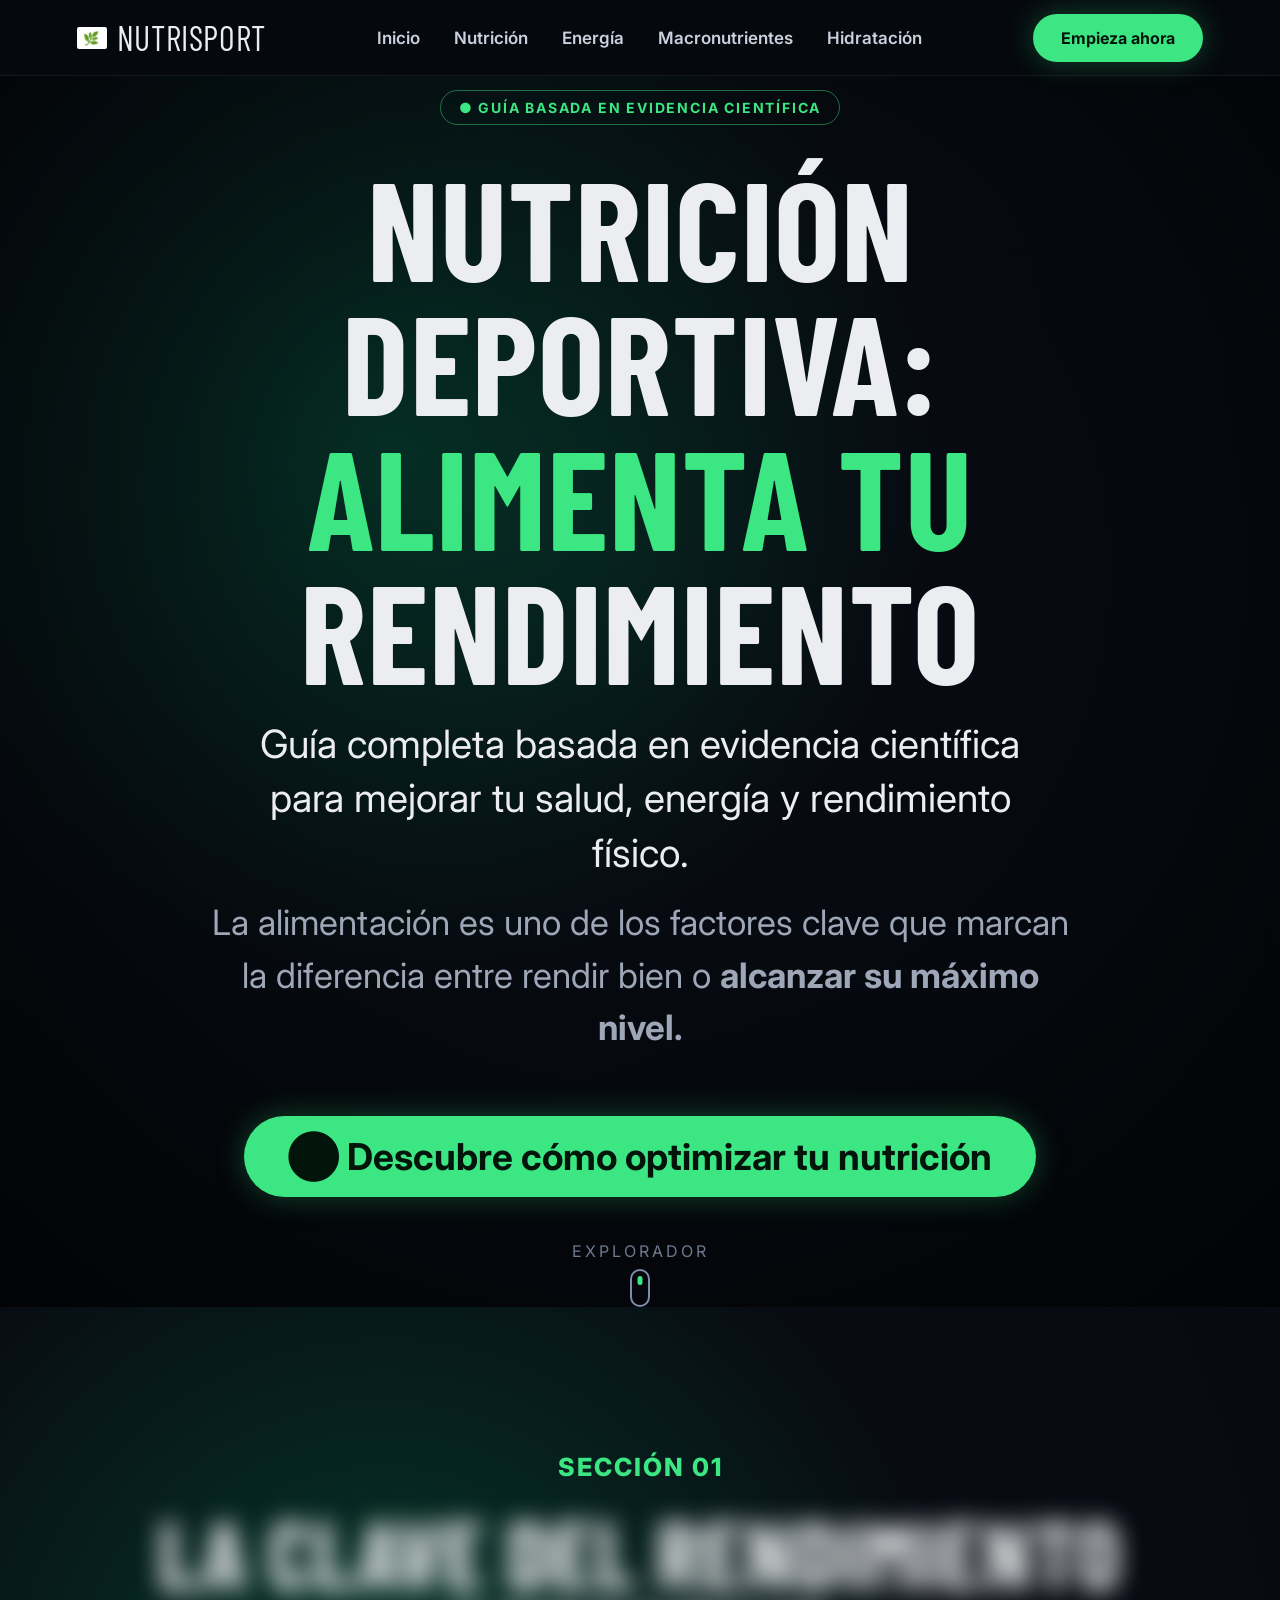
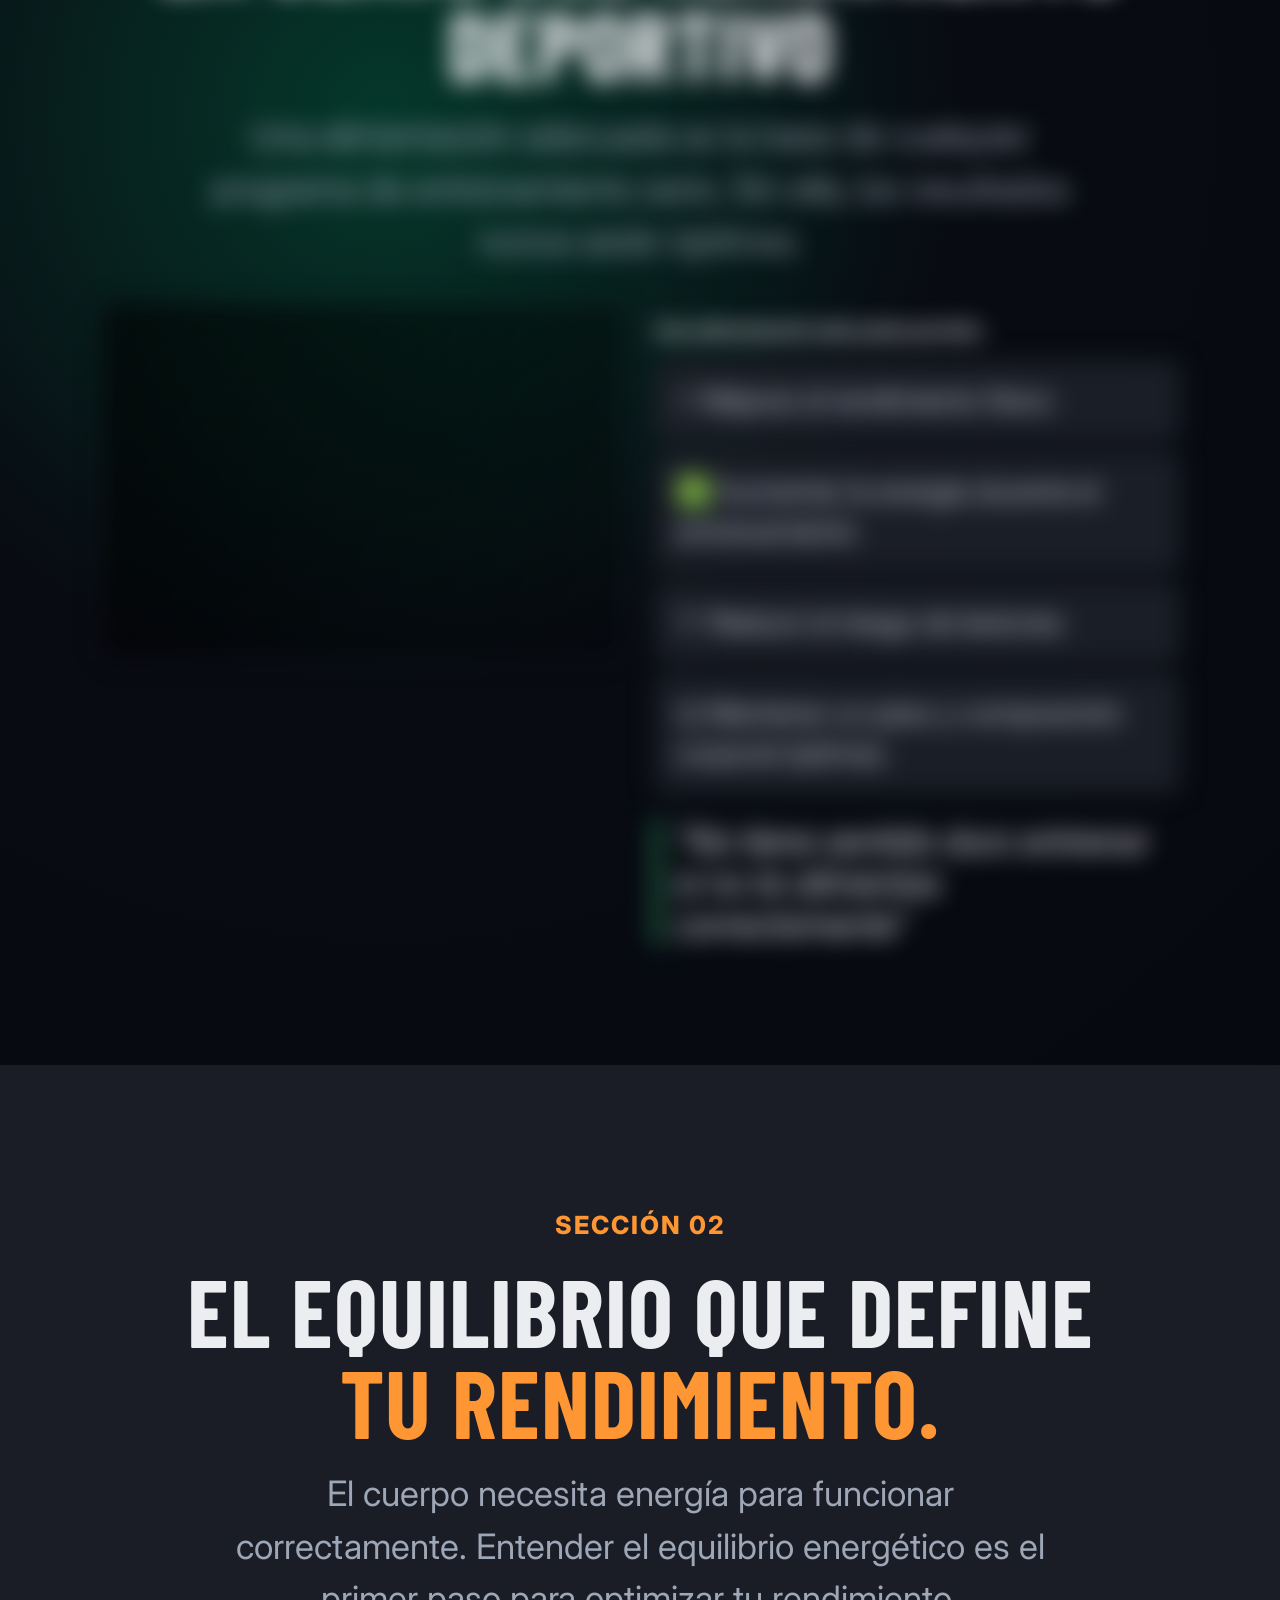
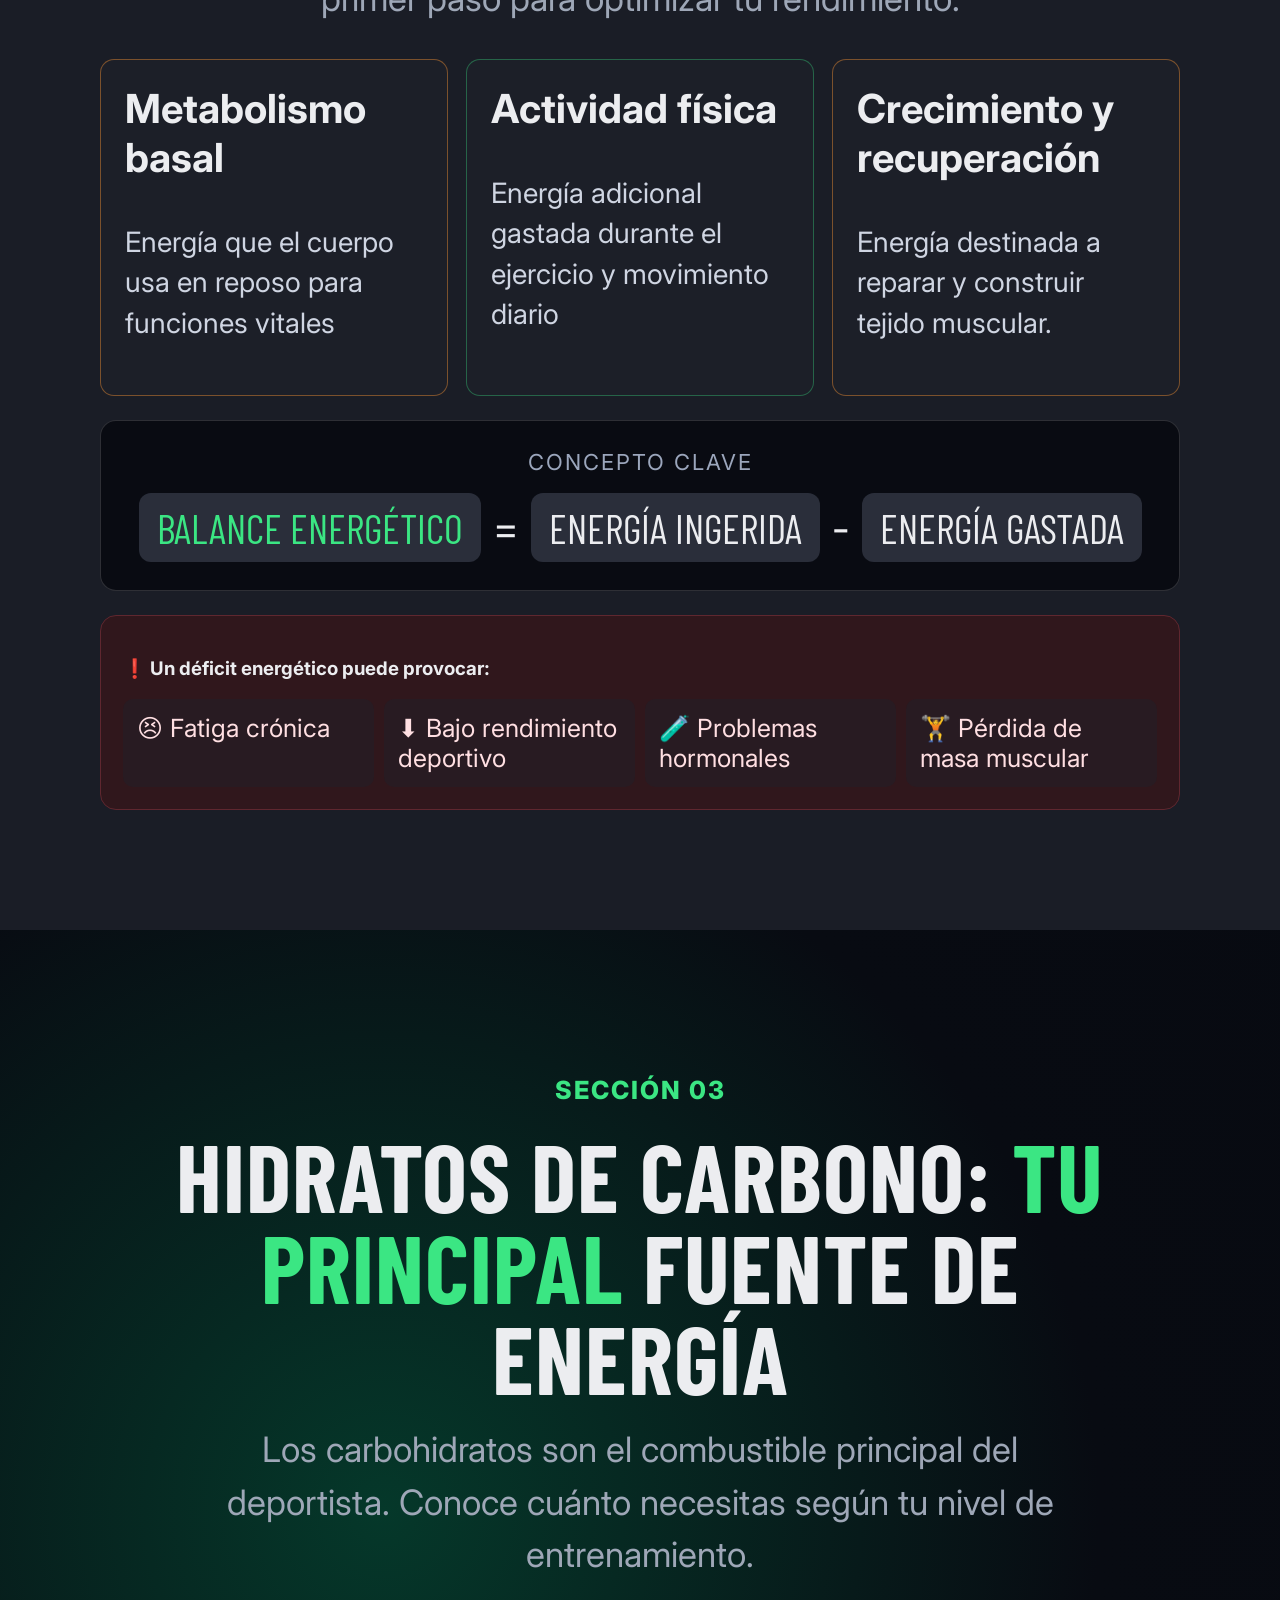
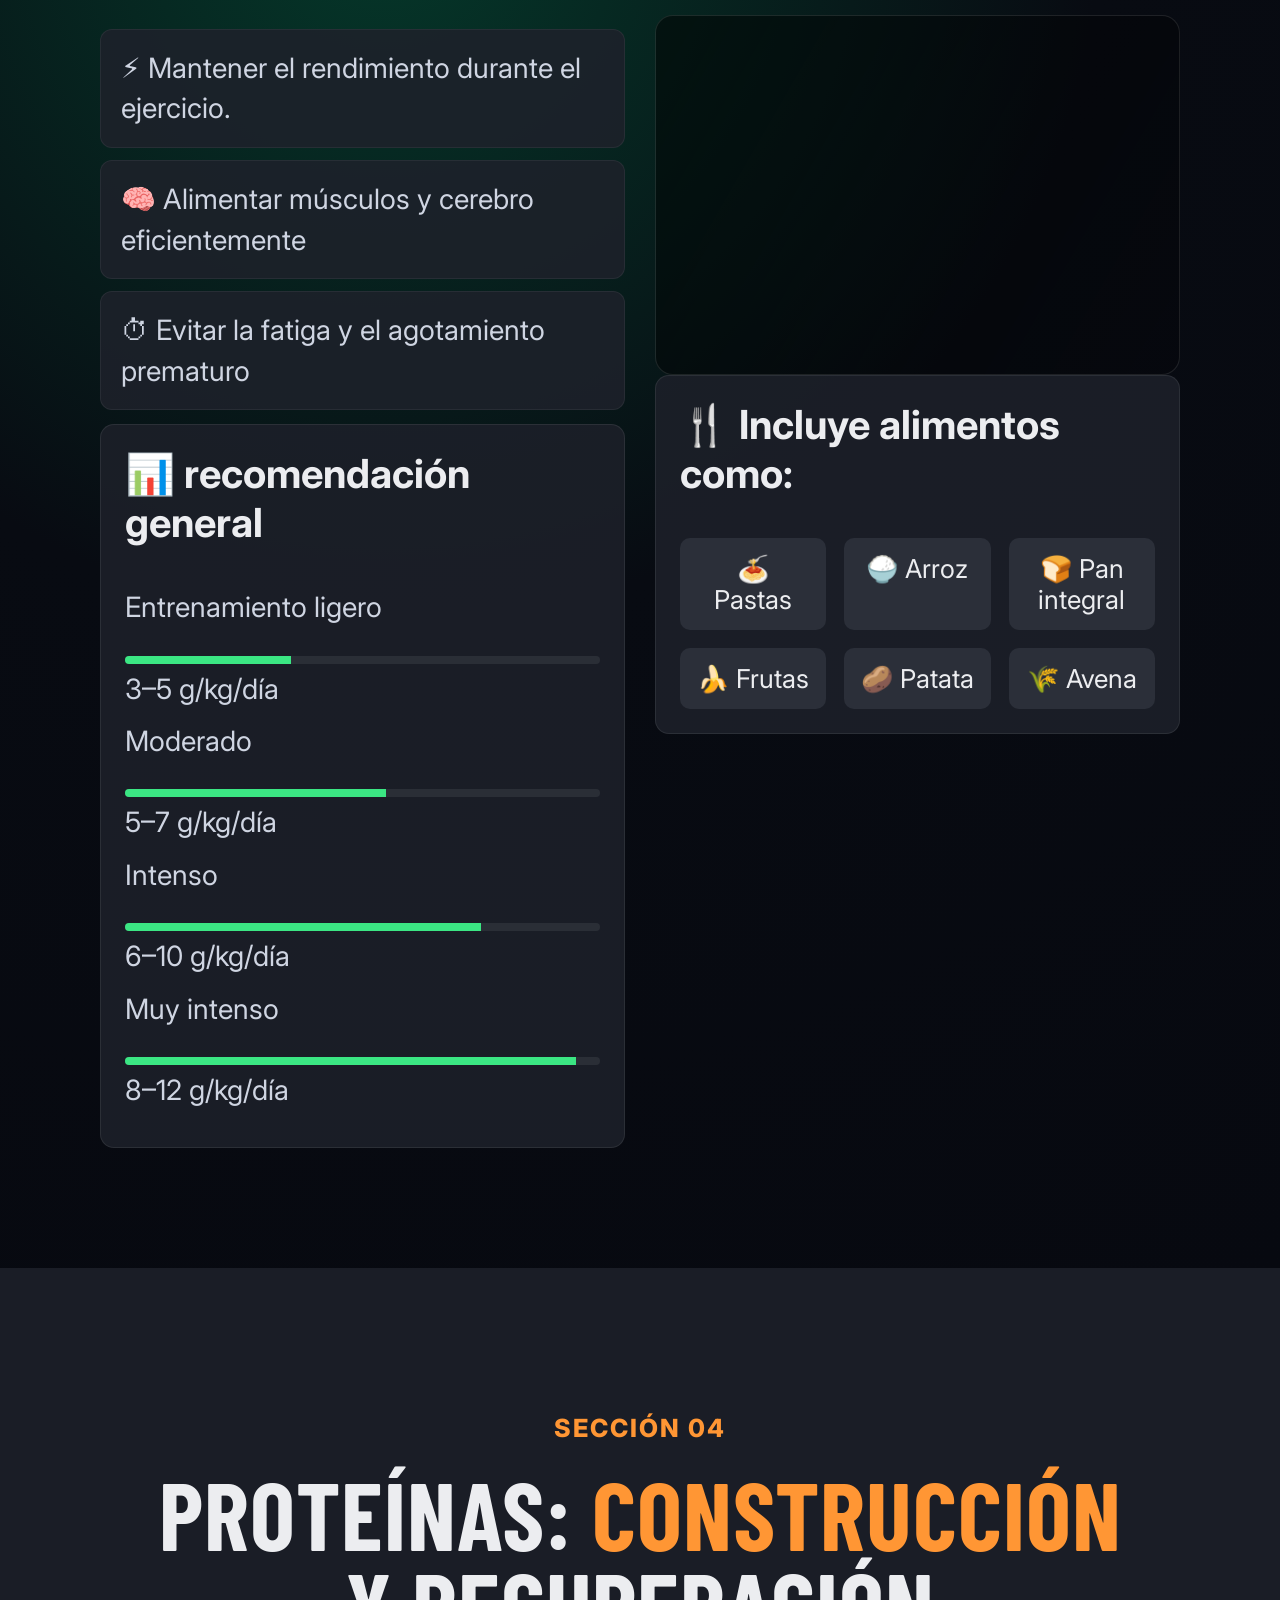
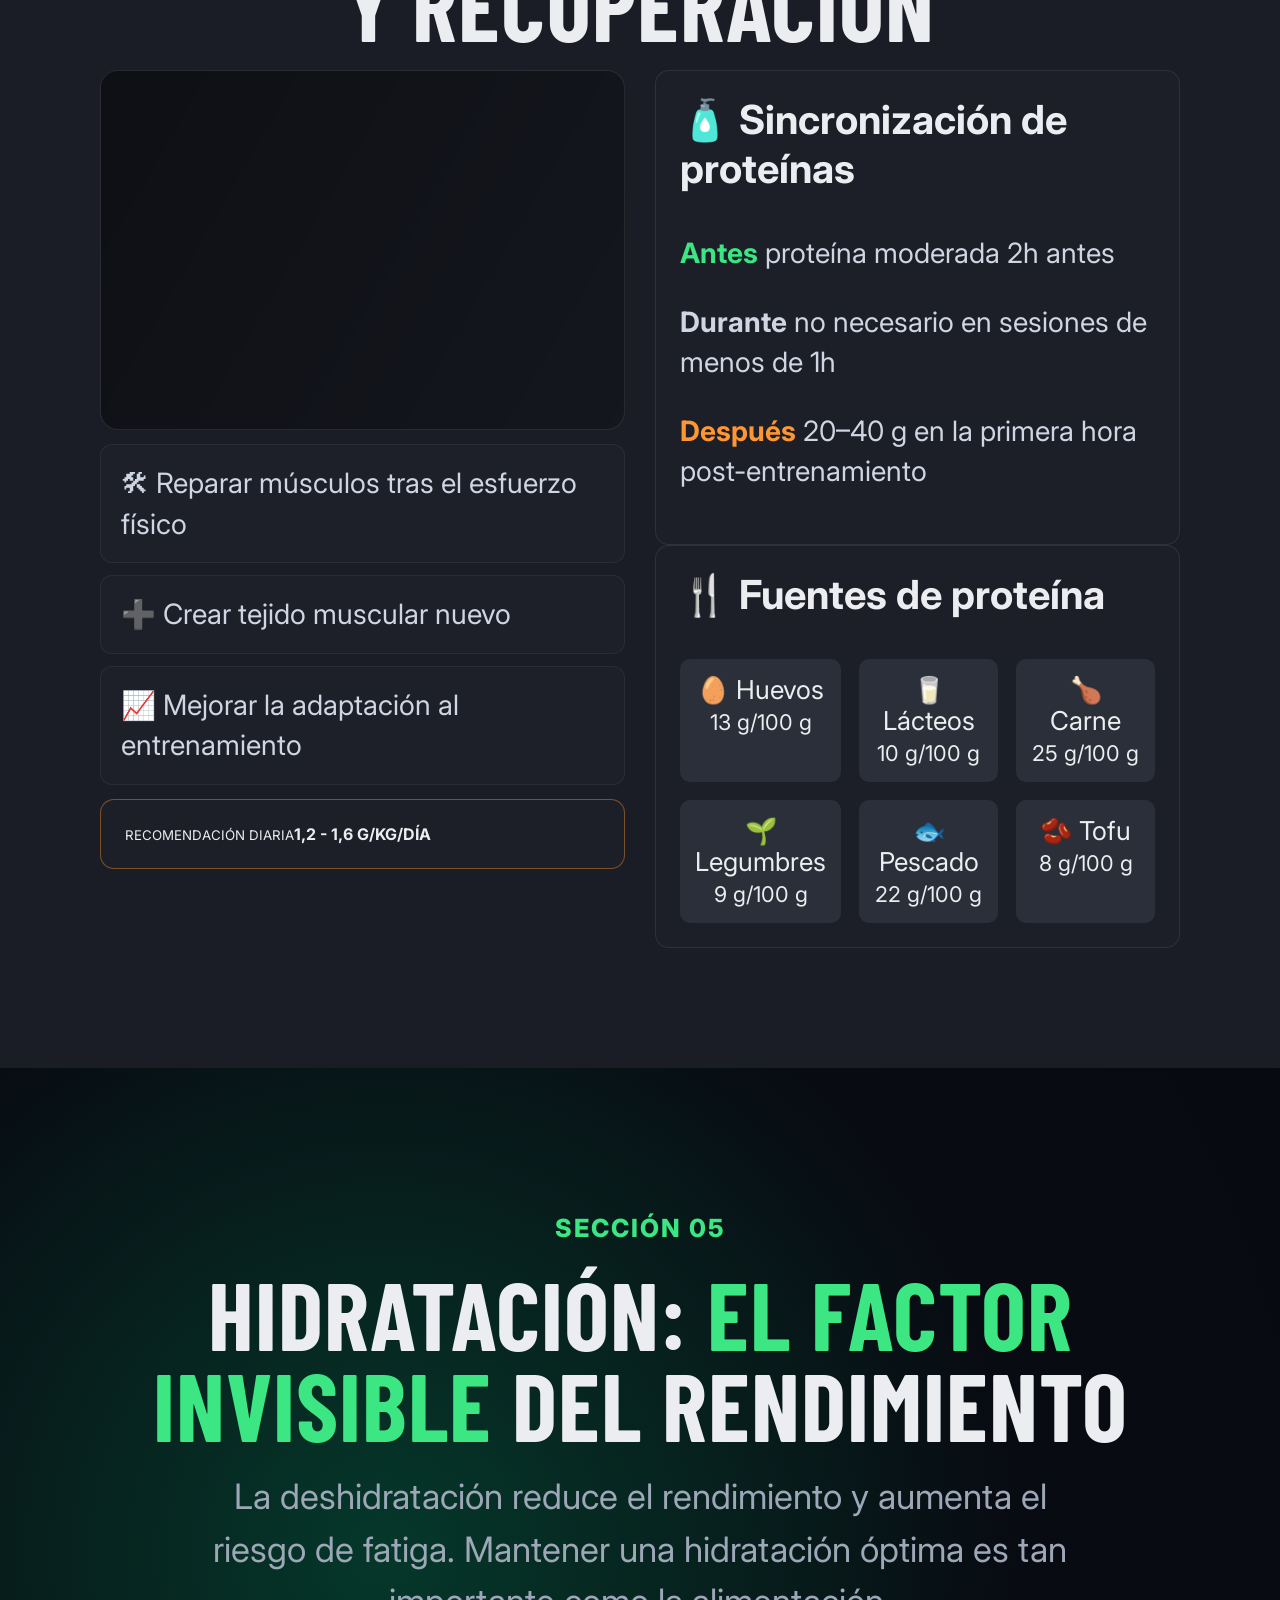
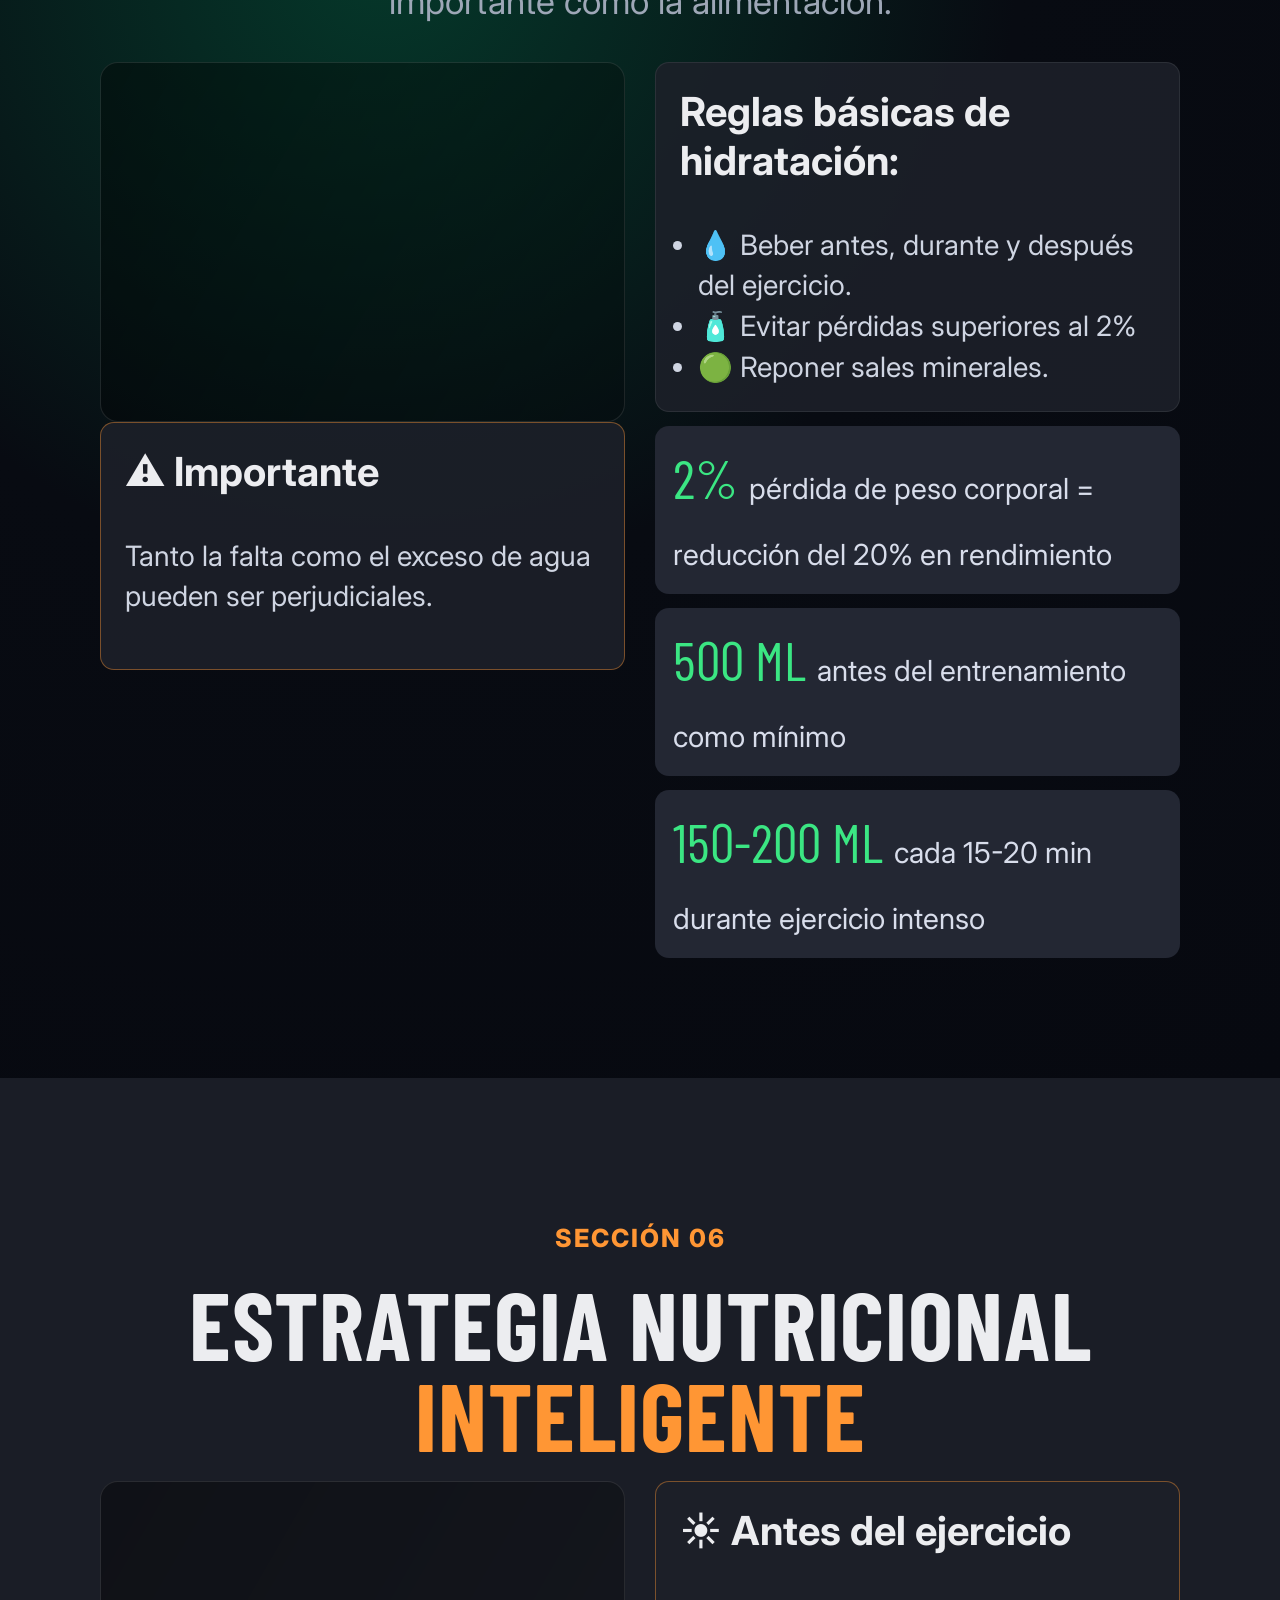
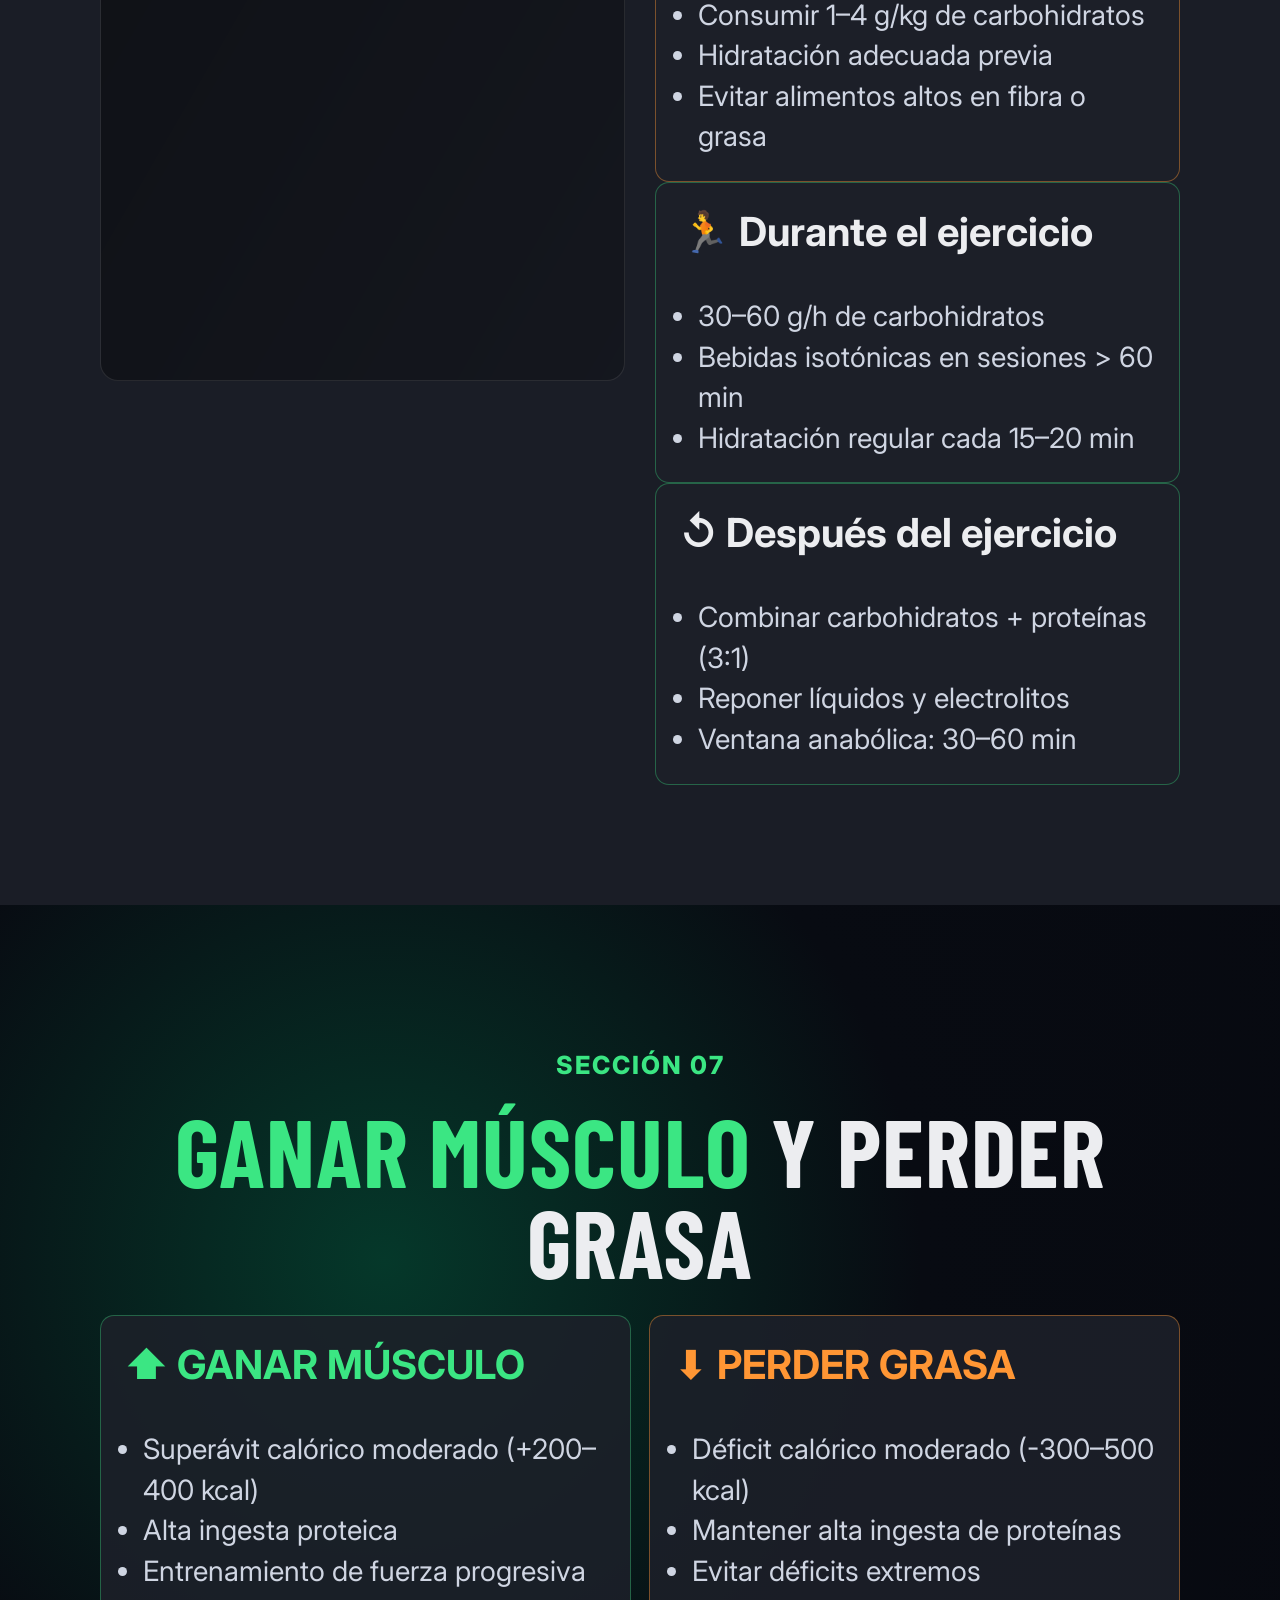
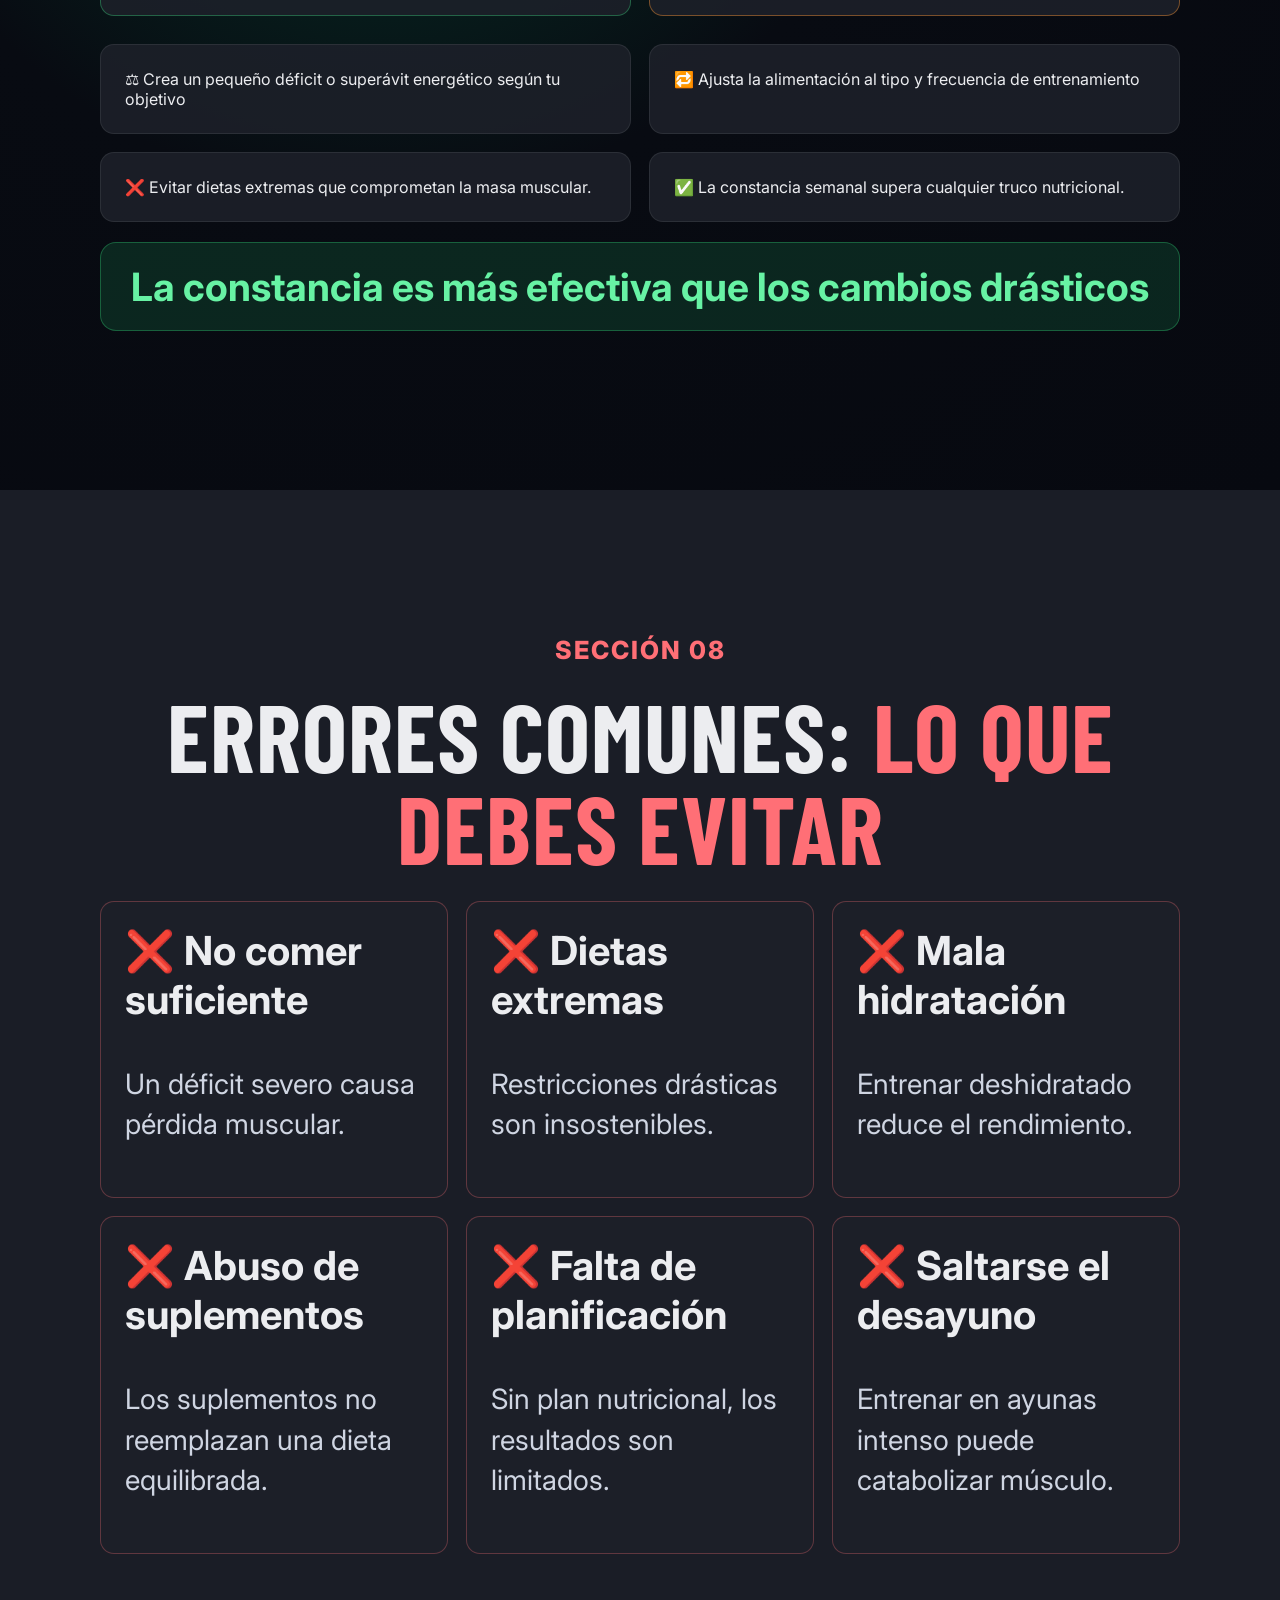
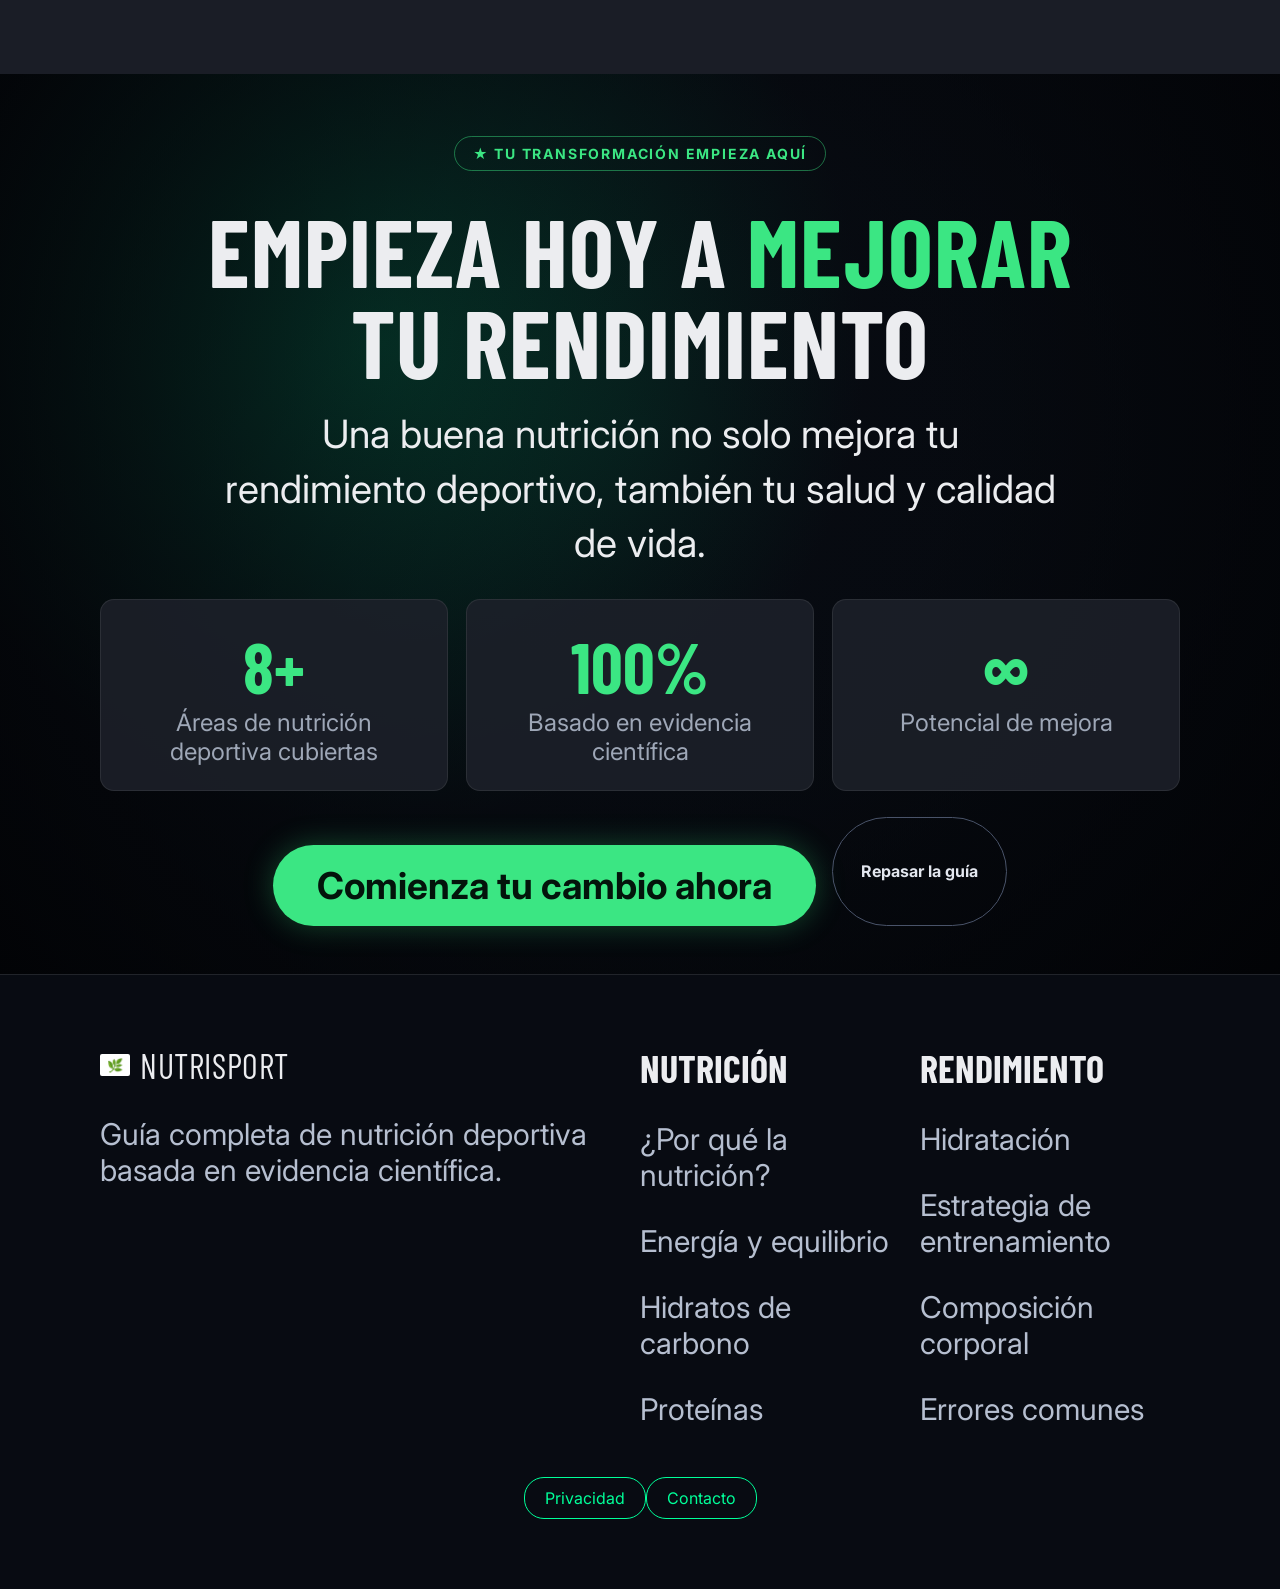
==== commit 4c8ee4b9: "Update index.html" ====
--- a/index.html
+++ b/index.html
@@ -48,9 +48,9 @@
       <section id="seccion01" class="section dark-bg">
         <div class="container">
           <p class="section-tag green">SECCIÓN 01</p>
-          <h2>LA CLAVE DEL RENDIMIENTO DEPORTIVO</h2>
-          <p class="section-text">Una alimentación adecuada es la base de cualquier programa de entrenamiento serio. Sin ella, los resultados nunca serán óptimos.</p>
-          <div class="grid two">
+       <h2 class="reveal">LA CLAVE DEL RENDIMIENTO DEPORTIVO</h2>
+         <p class="section-text reveal">Una alimentación adecuada es la base de cualquier programa de entrenamiento serio. Sin ella, los resultados nunca serán óptimos.</p>
+        <div class="grid two reveal">
             <div class="photo-card photo-1"></div>
             <div>
               <h3>Una alimentación adecuada permite:</h3>
@@ -245,5 +245,22 @@
 </div>
 </div>
     </footer>
+<script>
+  const reveals = document.querySelectorAll(".reveal");
+
+  function revealOnScroll() {
+    const windowHeight = window.innerHeight;
+
+    reveals.forEach((el) => {
+      const elementTop = el.getBoundingClientRect().top;
+
+      if (elementTop < windowHeight - 100) {
+        el.classList.add("active");
+      }
+    });
+  }
+
+  window.addEventListener("scroll", revealOnScroll);
+</script>
   </body>
 </html>
--- a/styles.css
+++ b/styles.css
@@ -138,3 +138,33 @@
   from { transform: translateX(-120%); opacity: .2; }
   to { transform: translateX(120%); opacity: 0; }
 }
+
+.fade-in {
+  opacity: 0;
+  transform: translateY(30px);
+  animation: fadeUp 1s ease forwards;
+}
+
+/* delays */
+.fade-in:nth-child(1) { animation-delay: 0.2s; }
+.fade-in:nth-child(2) { animation-delay: 0.4s; }
+.fade-in:nth-child(3) { animation-delay: 0.6s; }
+.fade-in:nth-child(4) { animation-delay: 0.8s; }
+
+@keyframes fadeUp {
+  to {
+    opacity: 1;
+    transform: translateY(0);
+  }
+}
+
+.reveal {
+  opacity: 0;
+  transform: translateY(40px);
+  transition: all 0.8s ease;
+}
+
+.reveal.active {
+  opacity: 1;
+  transform: translateY(0);
+}
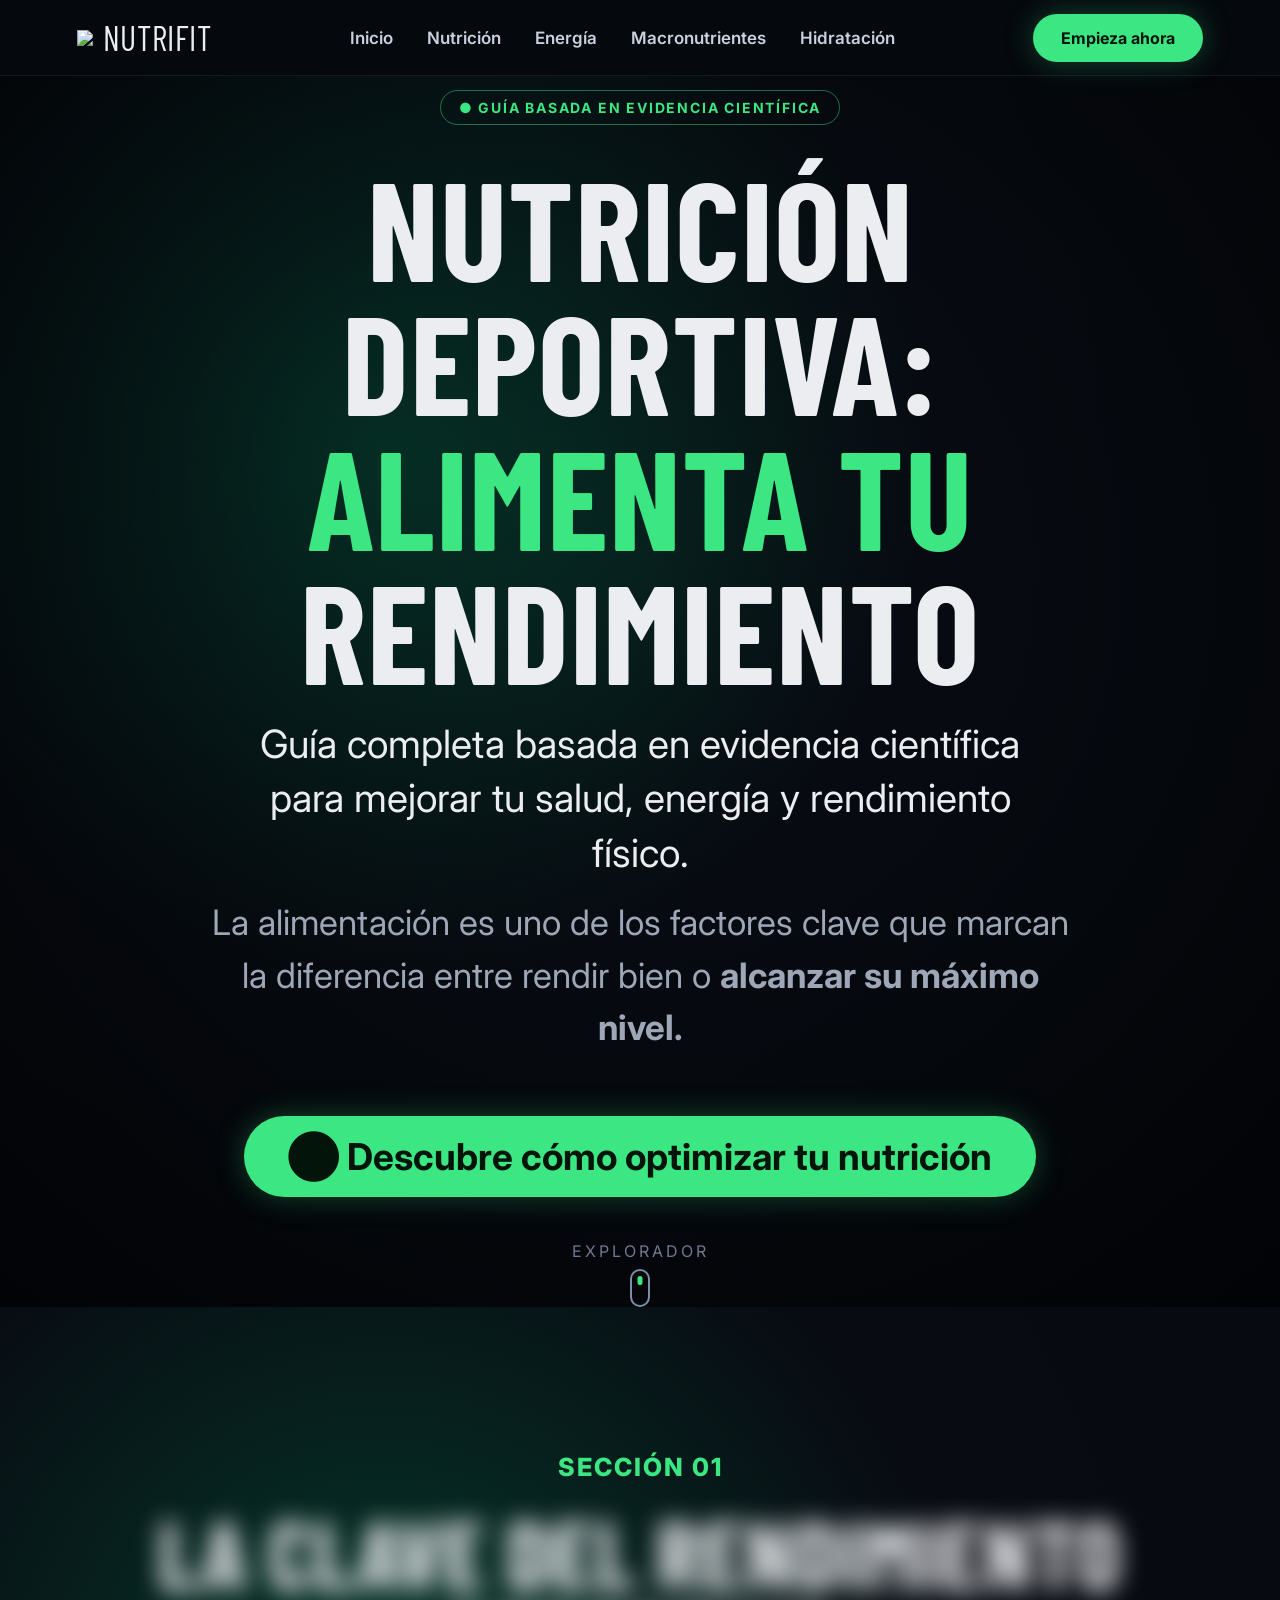
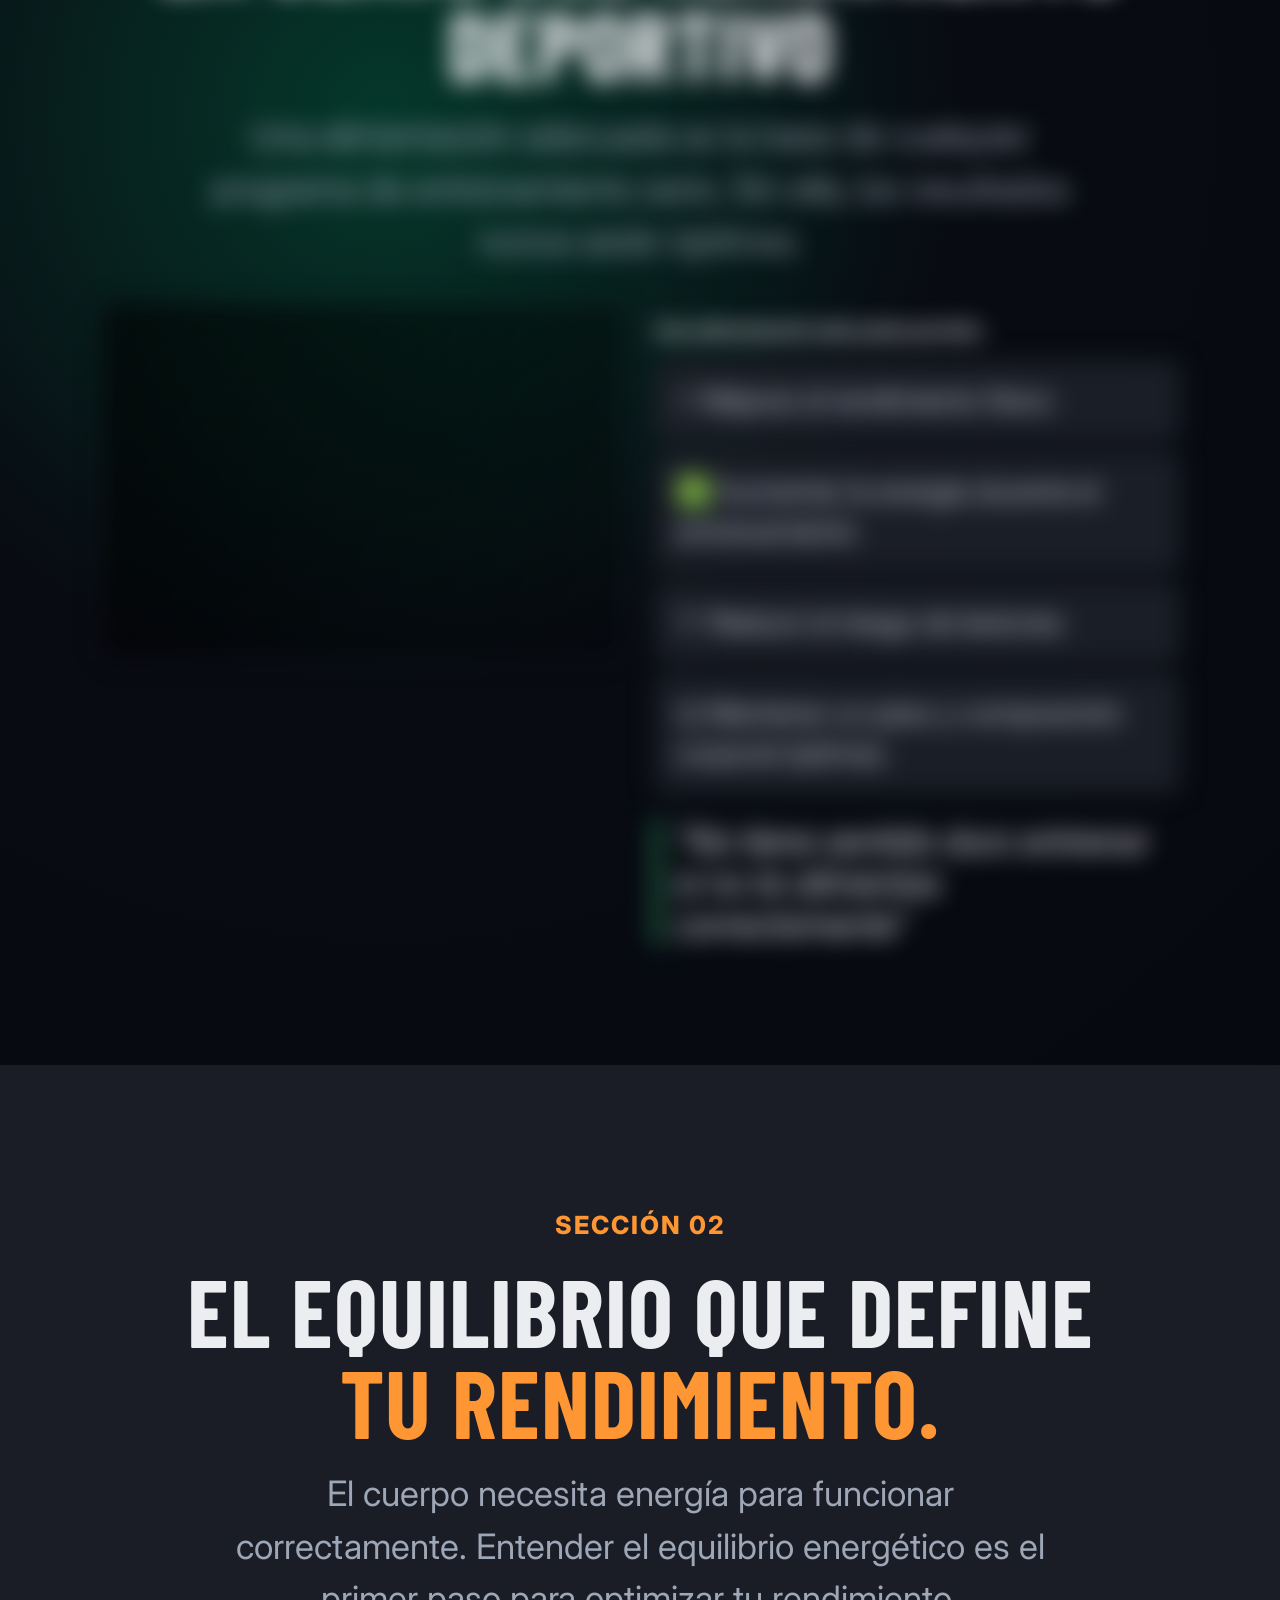
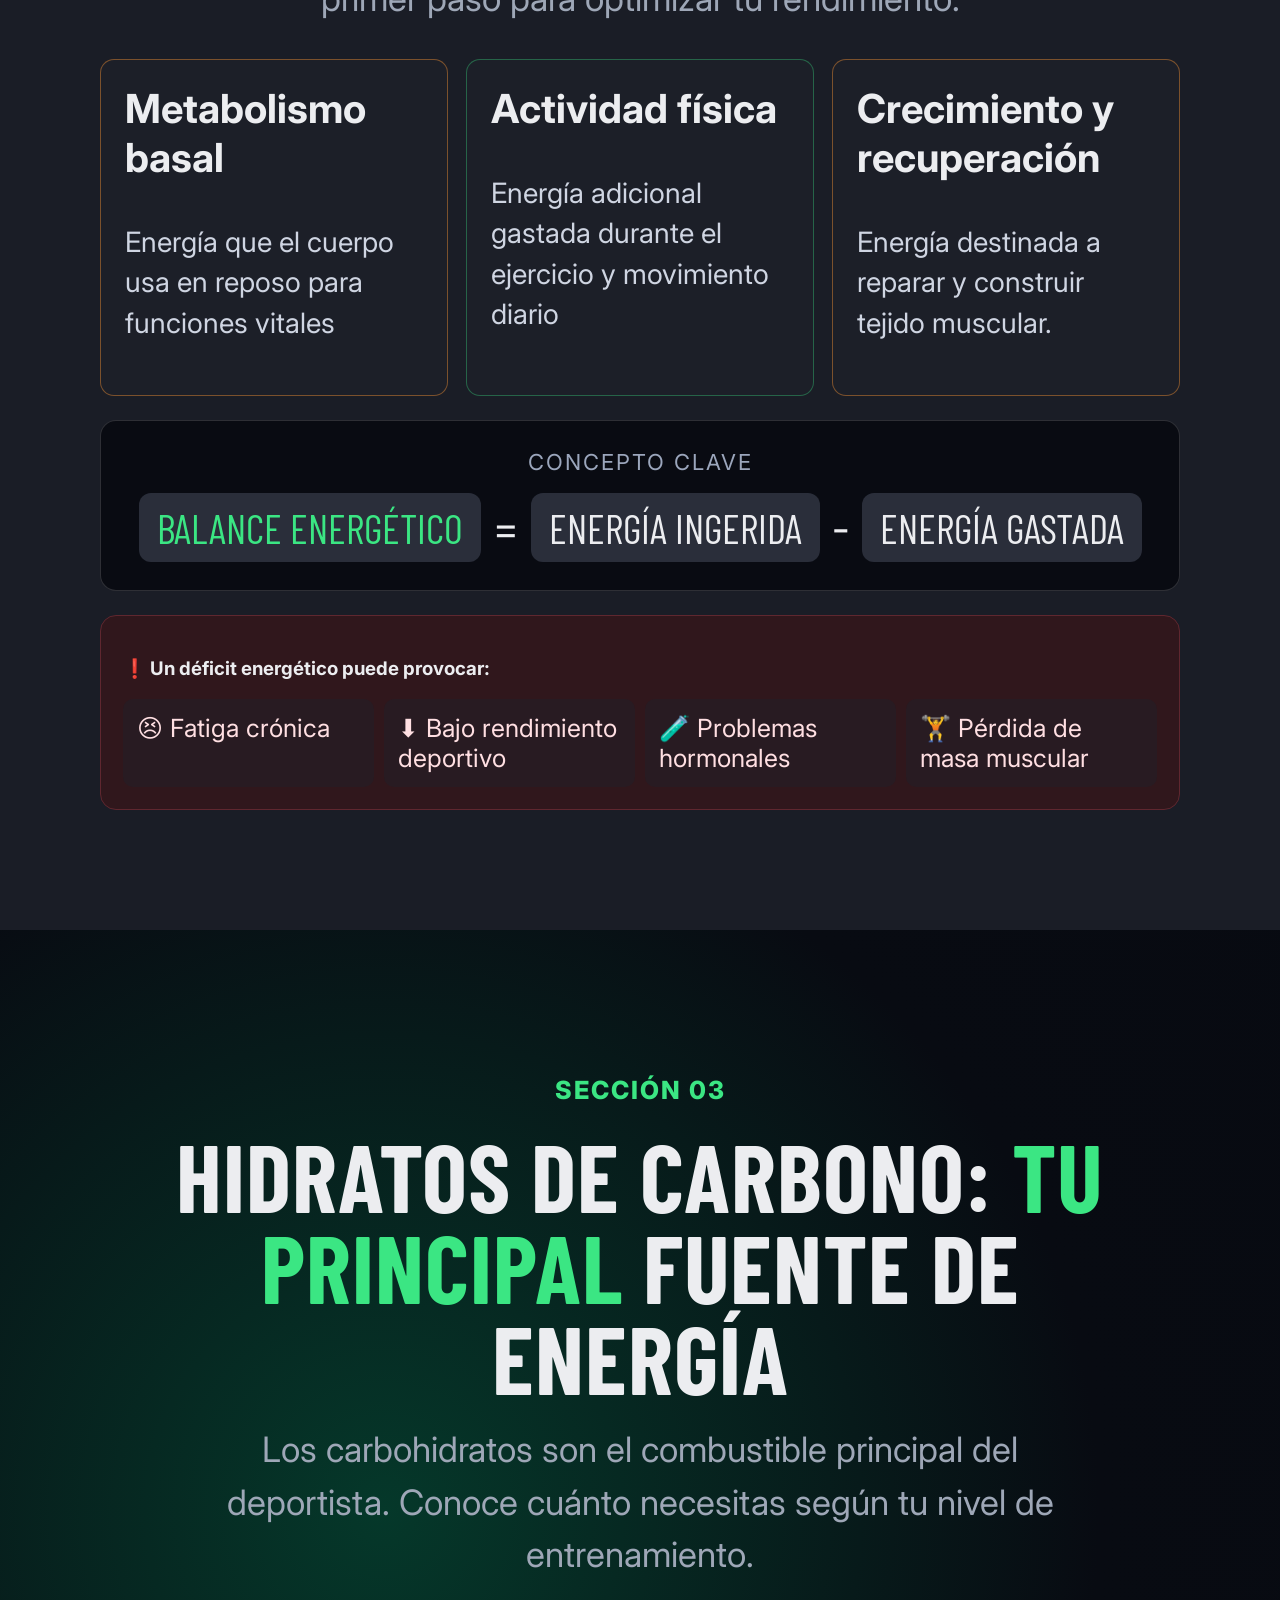
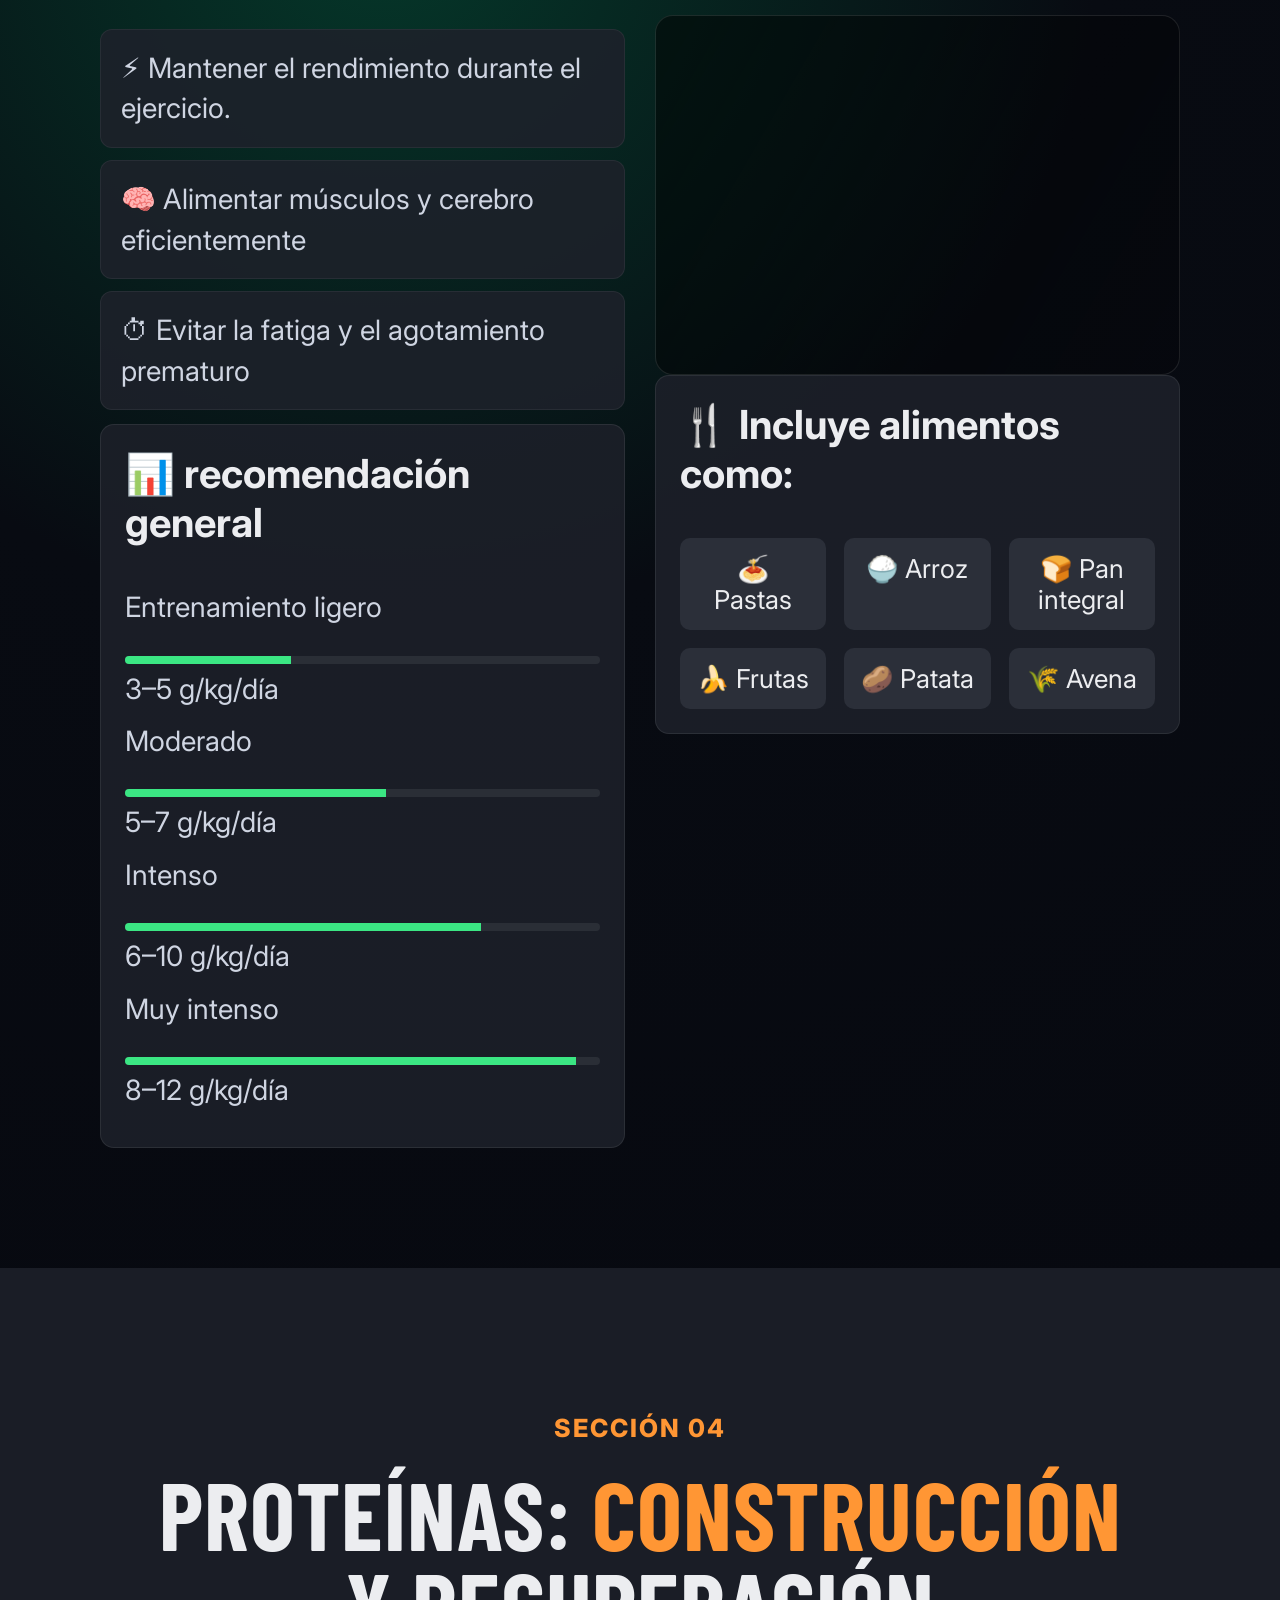
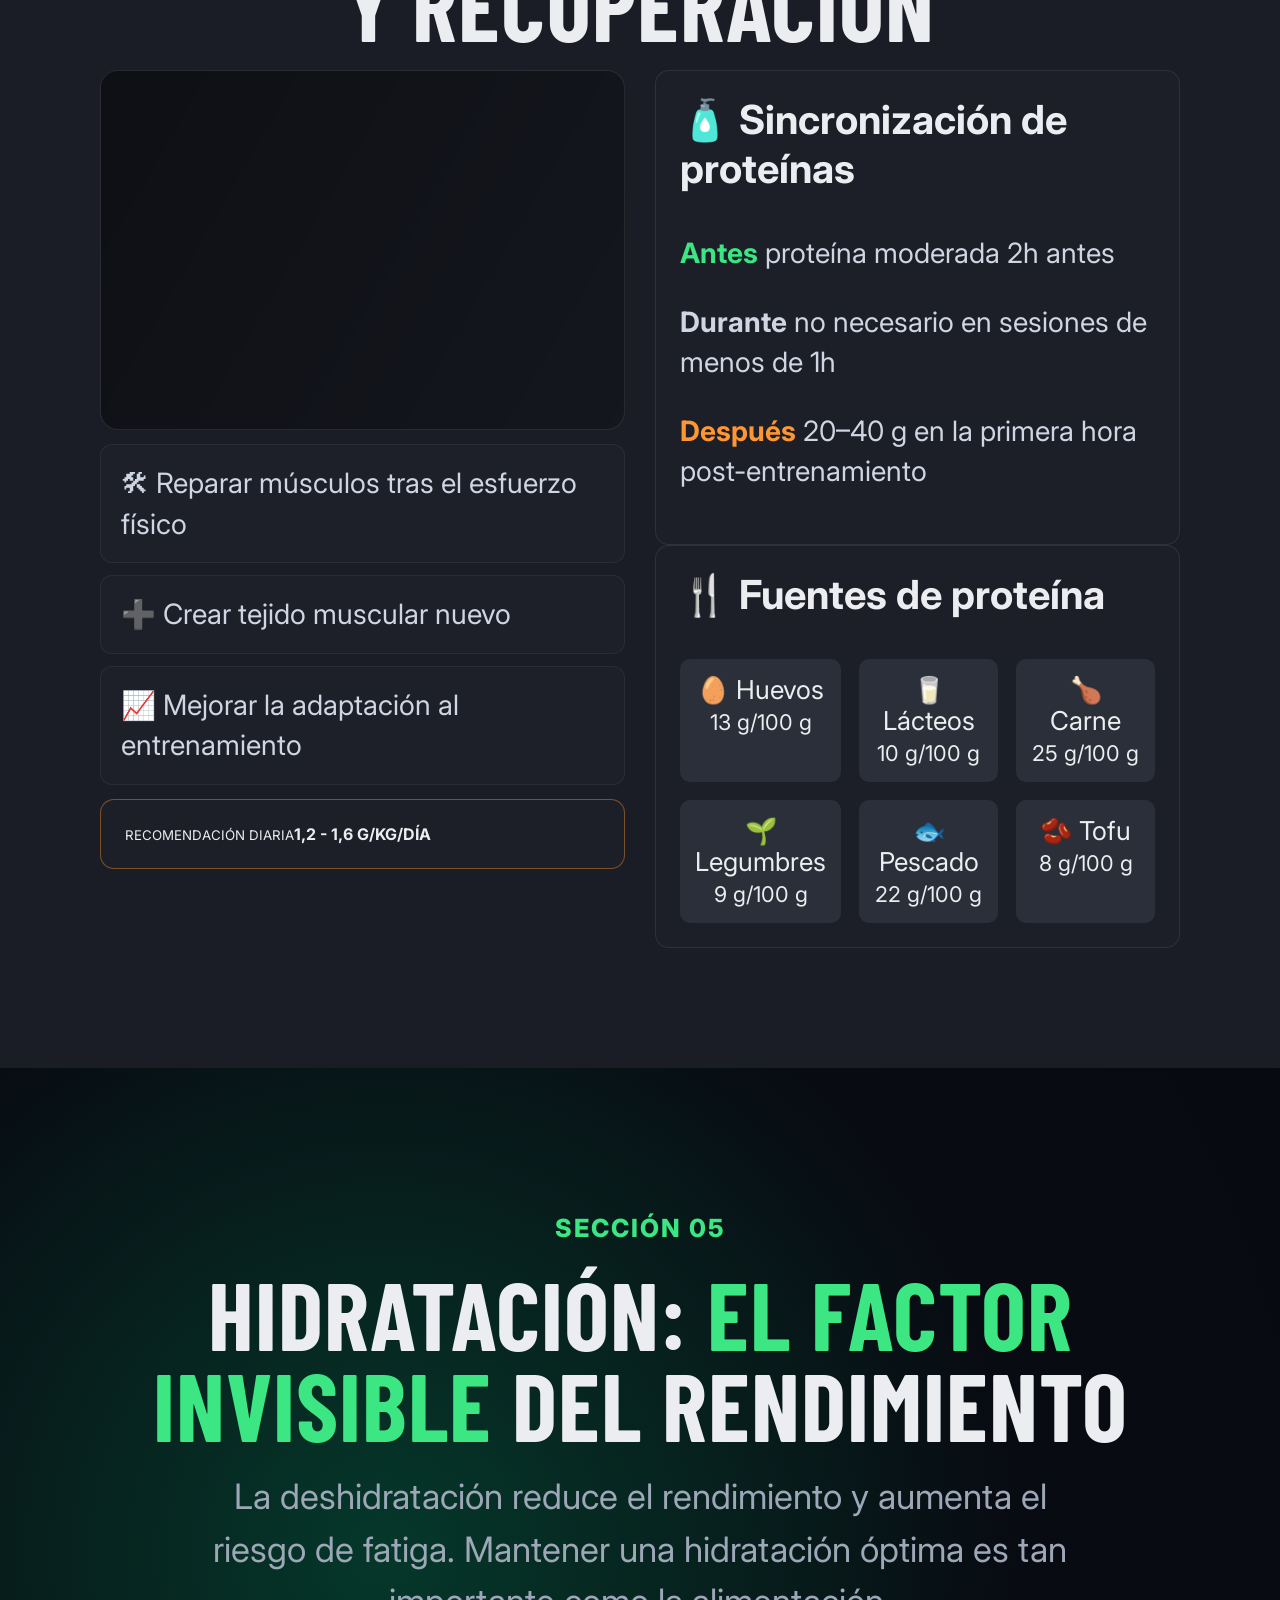
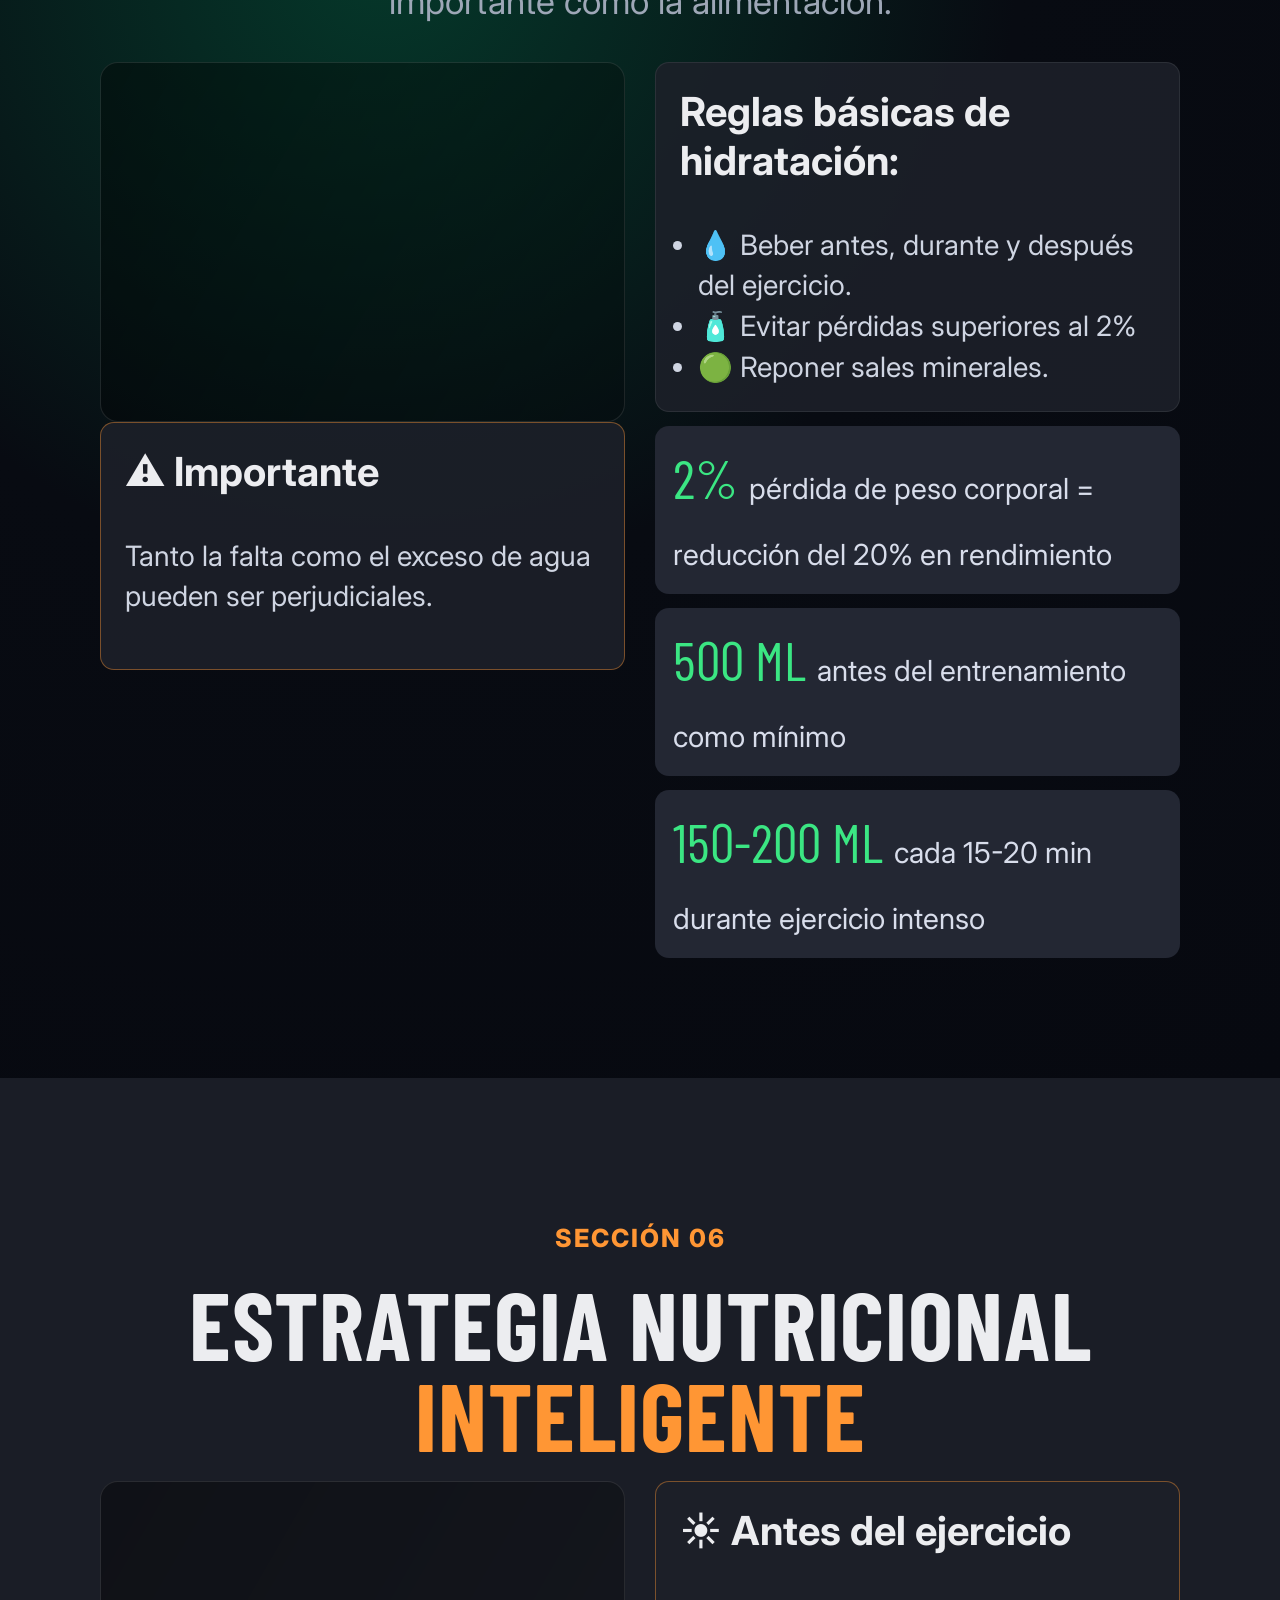
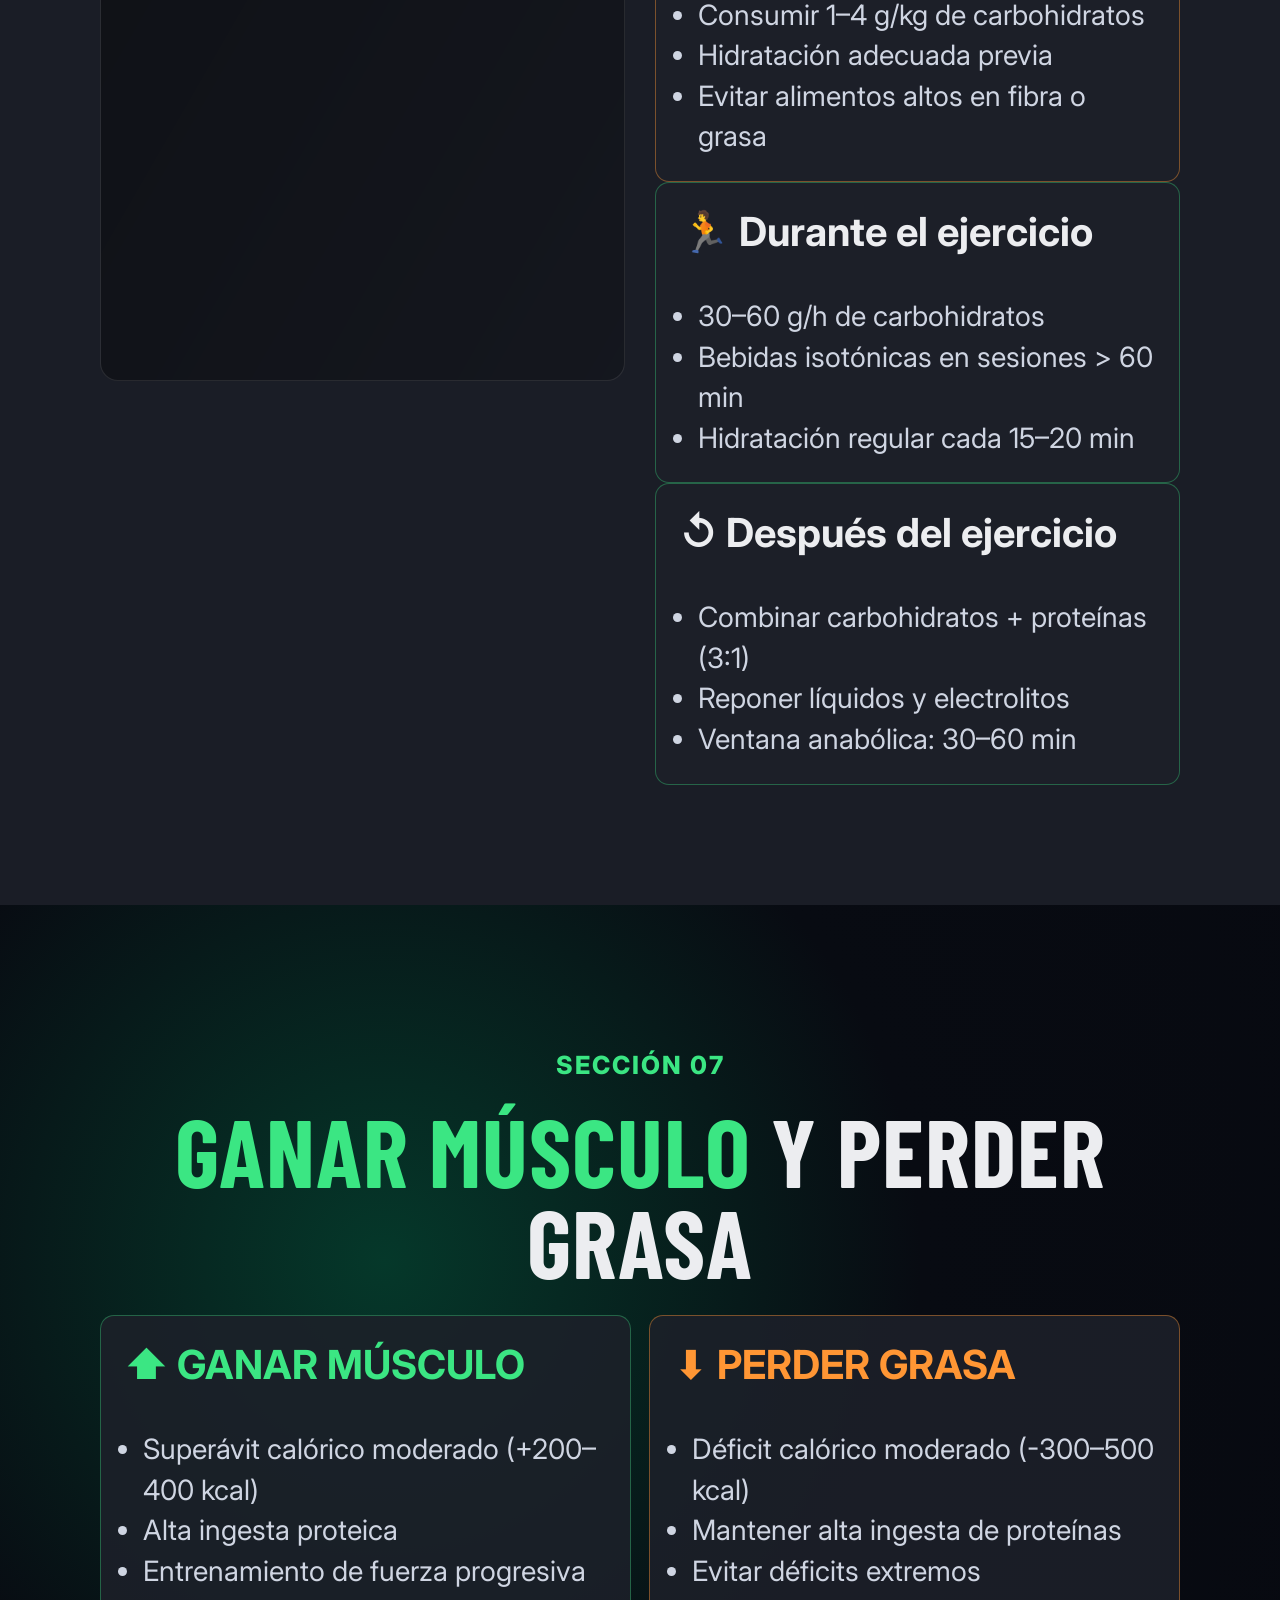
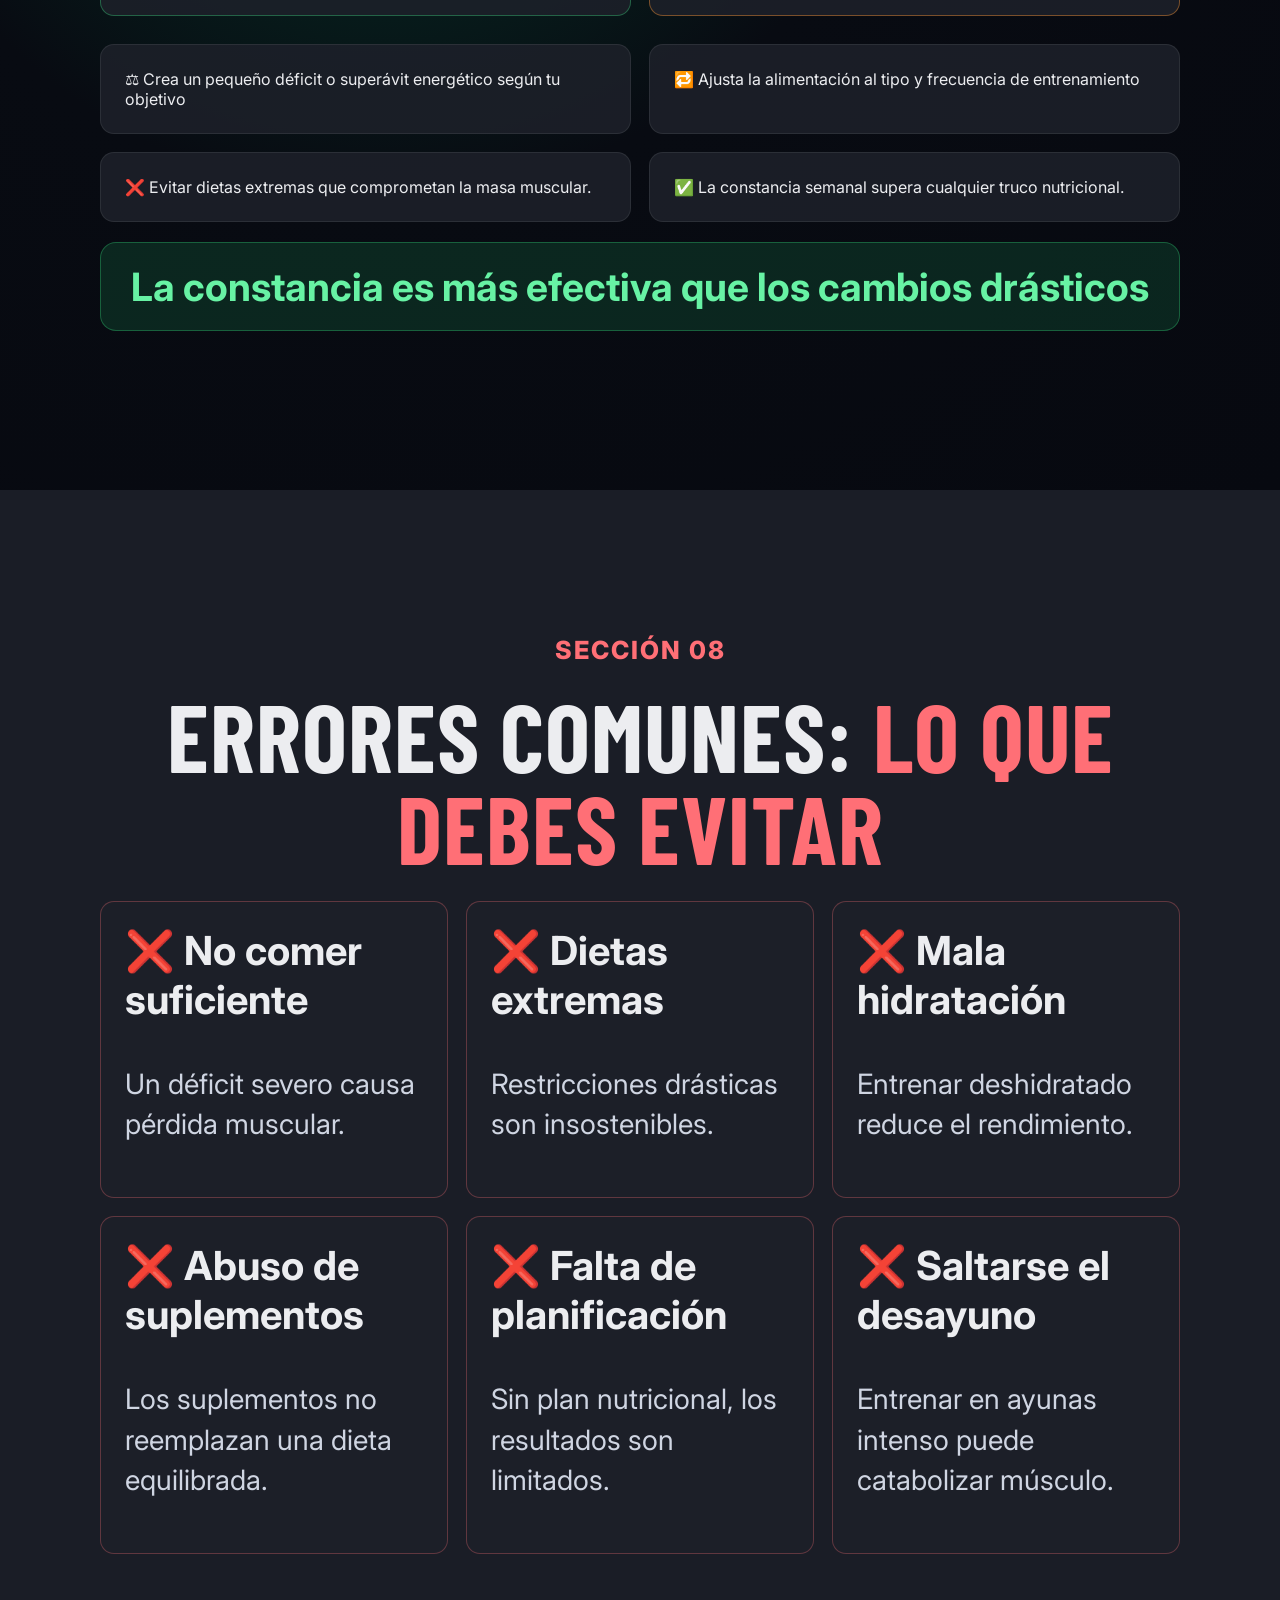
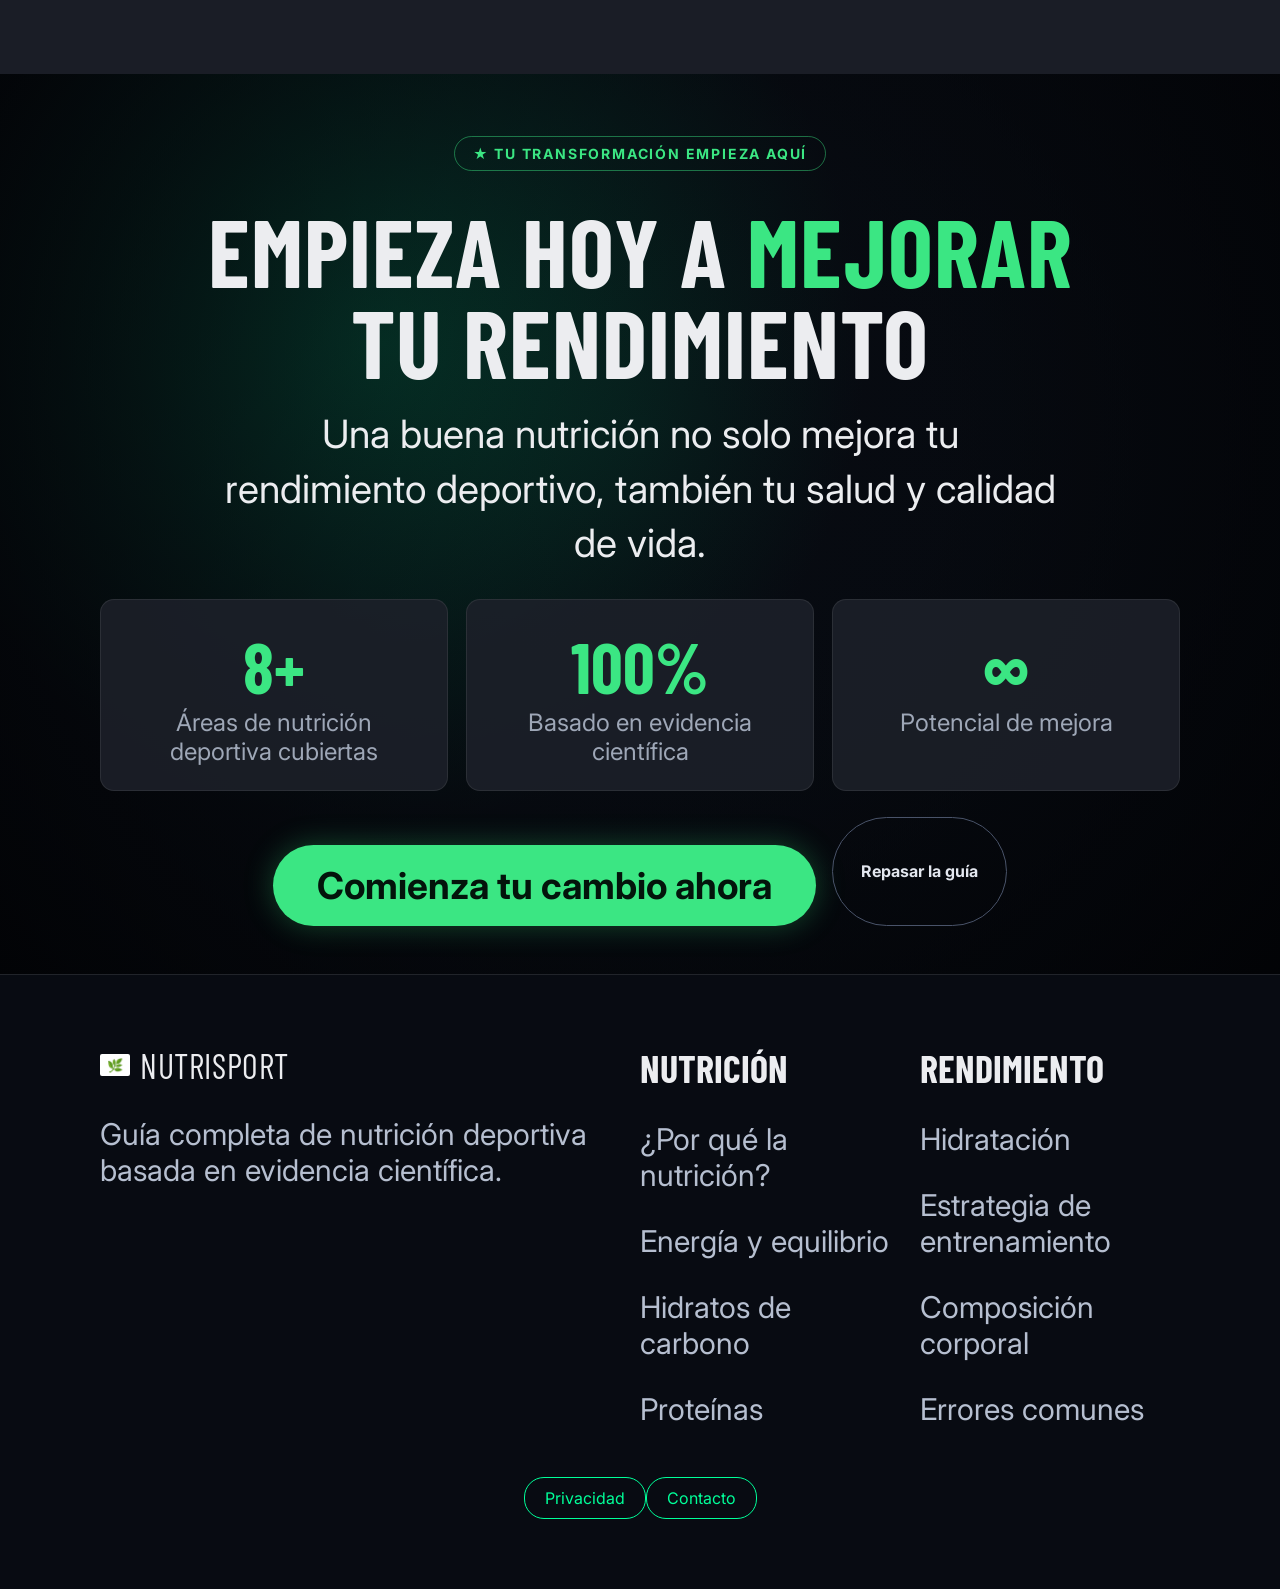
==== commit 81e77d6d: "Update index.html" ====
--- a/index.html
+++ b/index.html
@@ -15,8 +15,8 @@
   <body>
     <header class="topbar">
       <div class="brand">
-        <div class="logo-box">🌿</div>
-        <span>NUTRISPORT</span>
+        <img src="logo.png" class="logo-img">
+        <span>NUTRIFIT</span>
       </div>
       <nav>
         <a href="#inicio">Inicio</a>
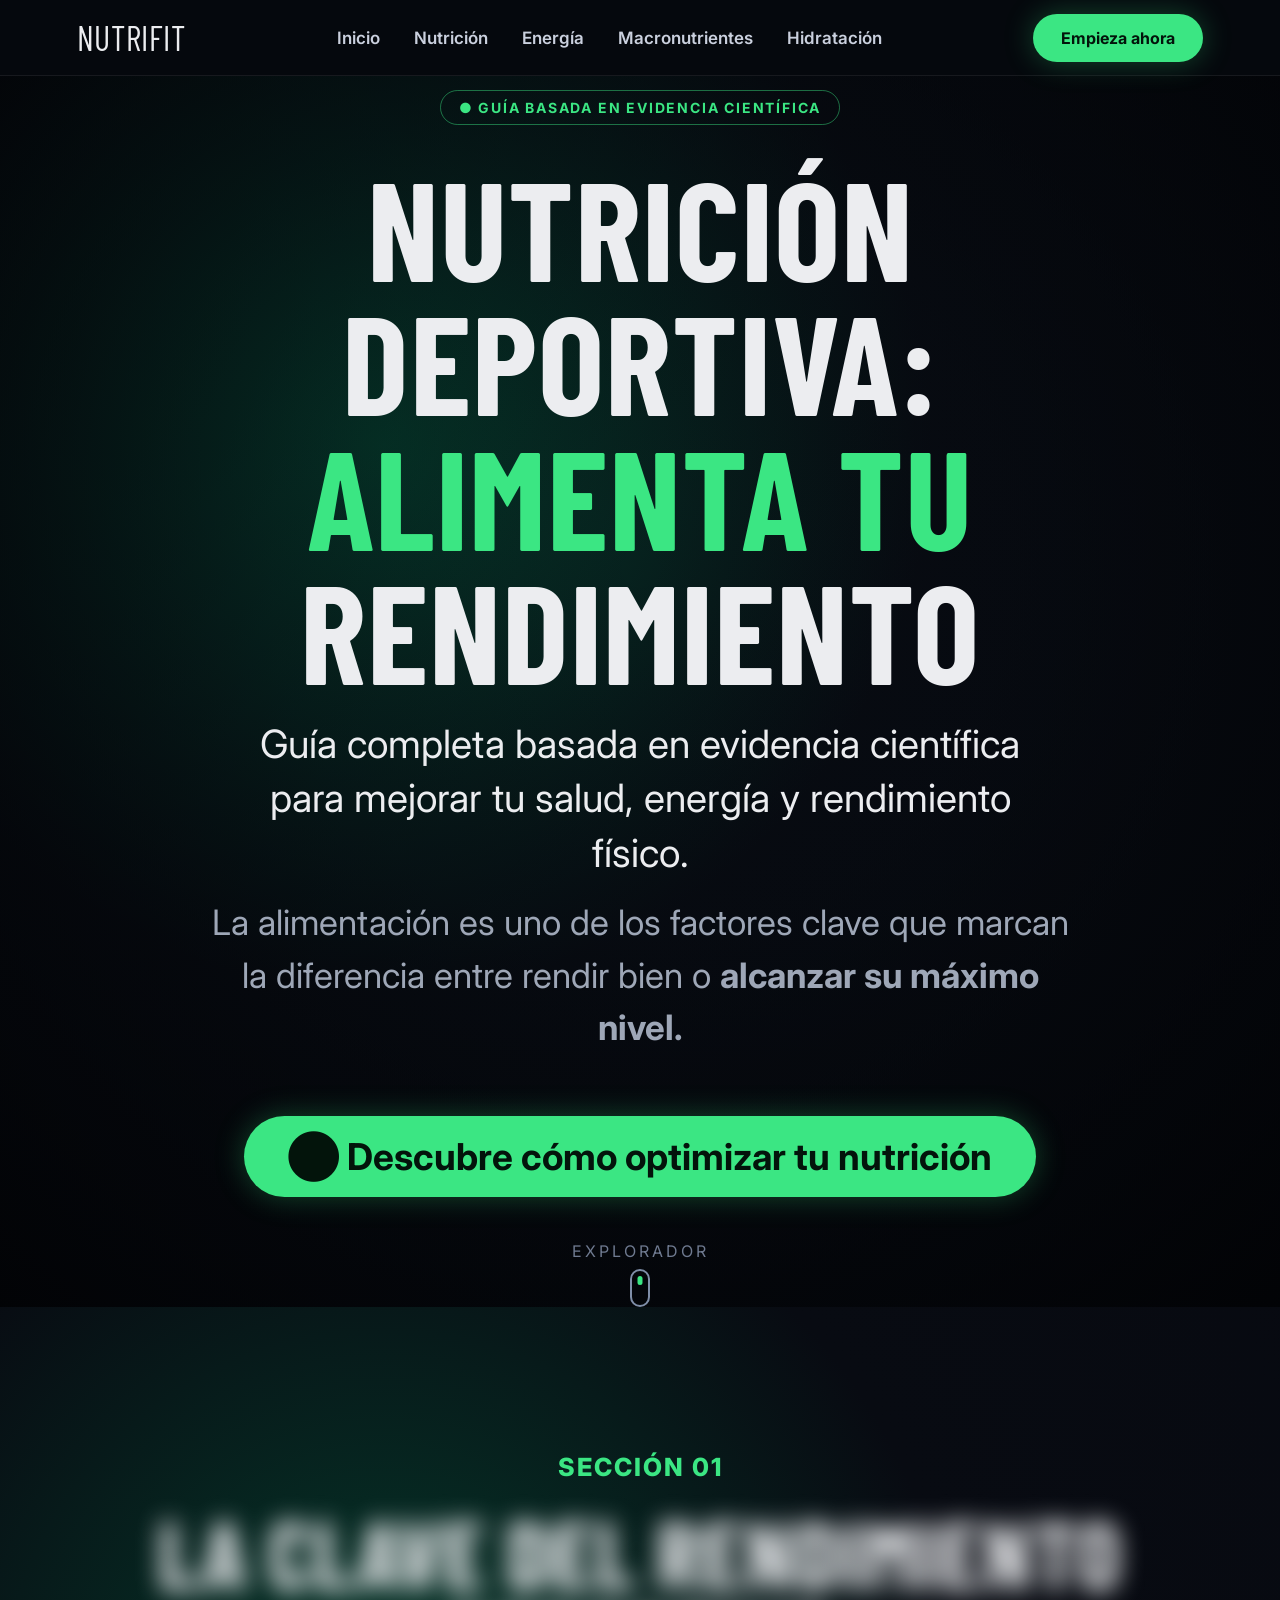
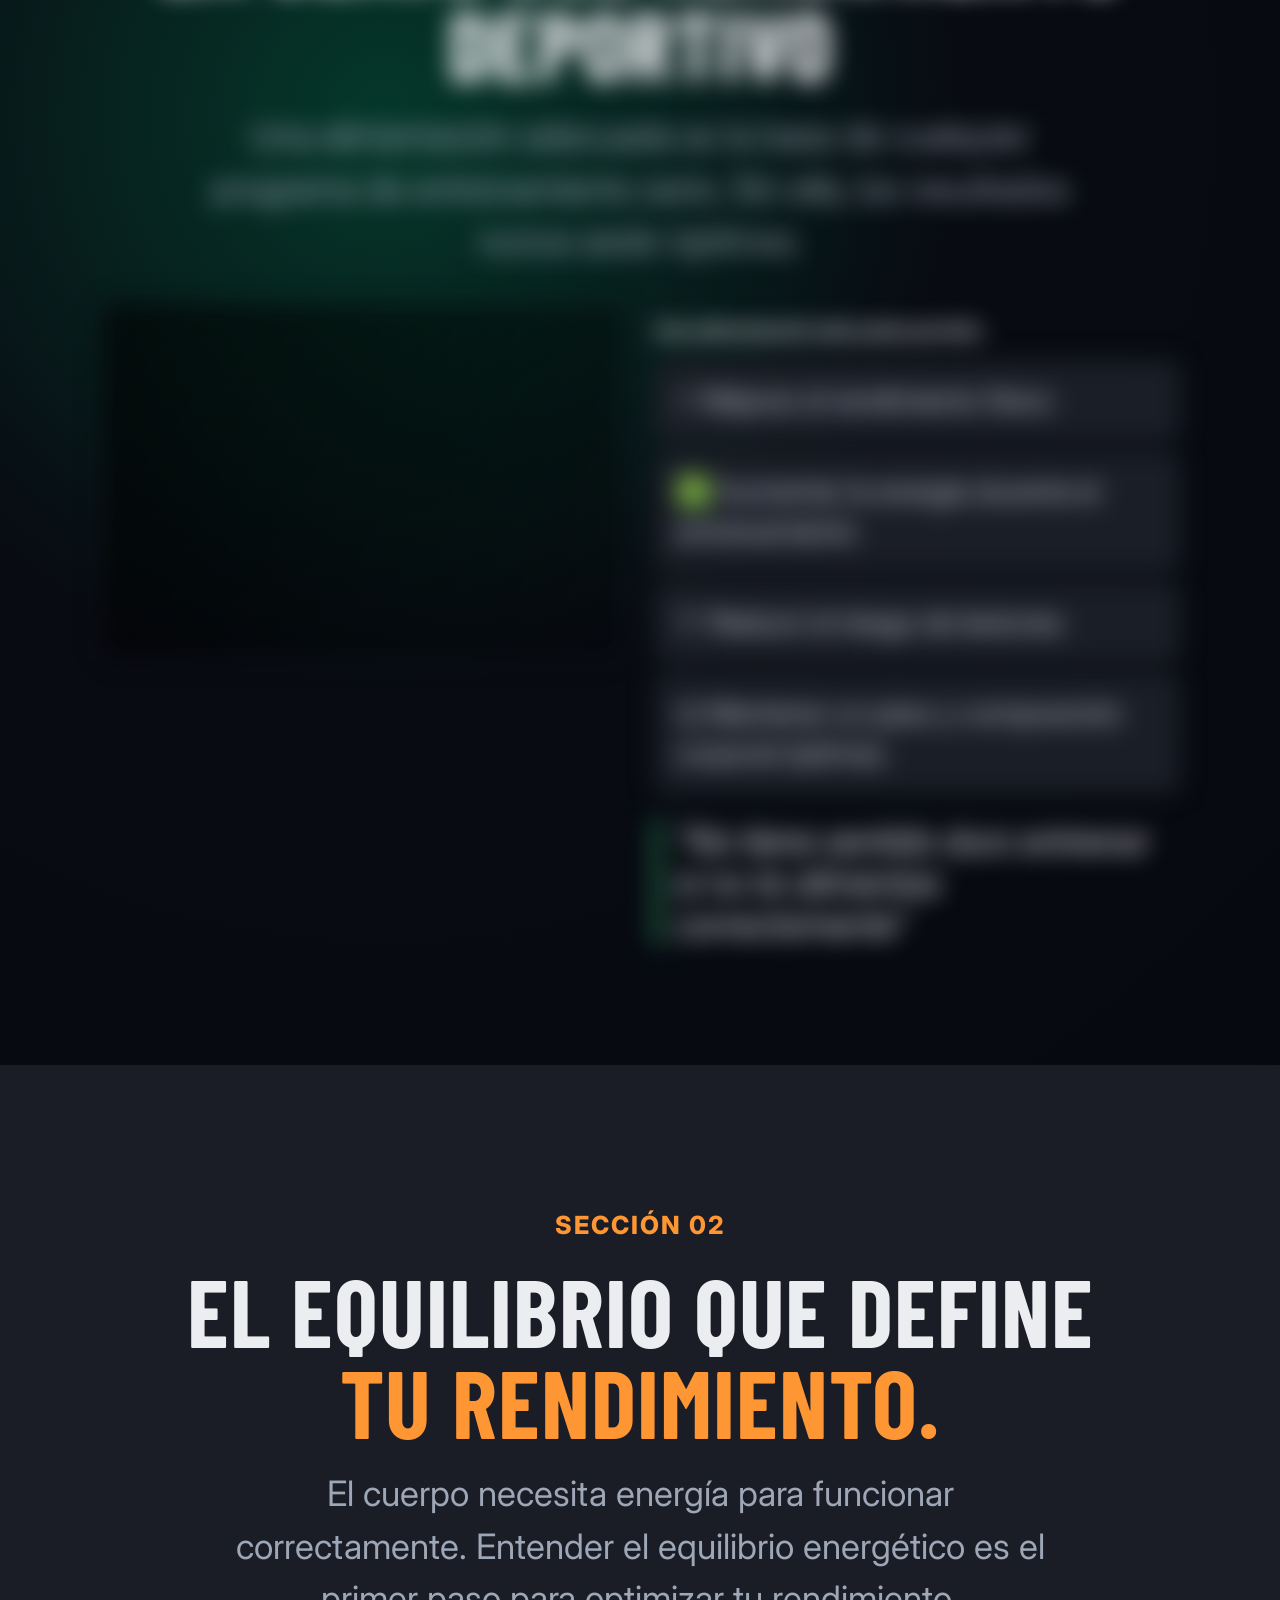
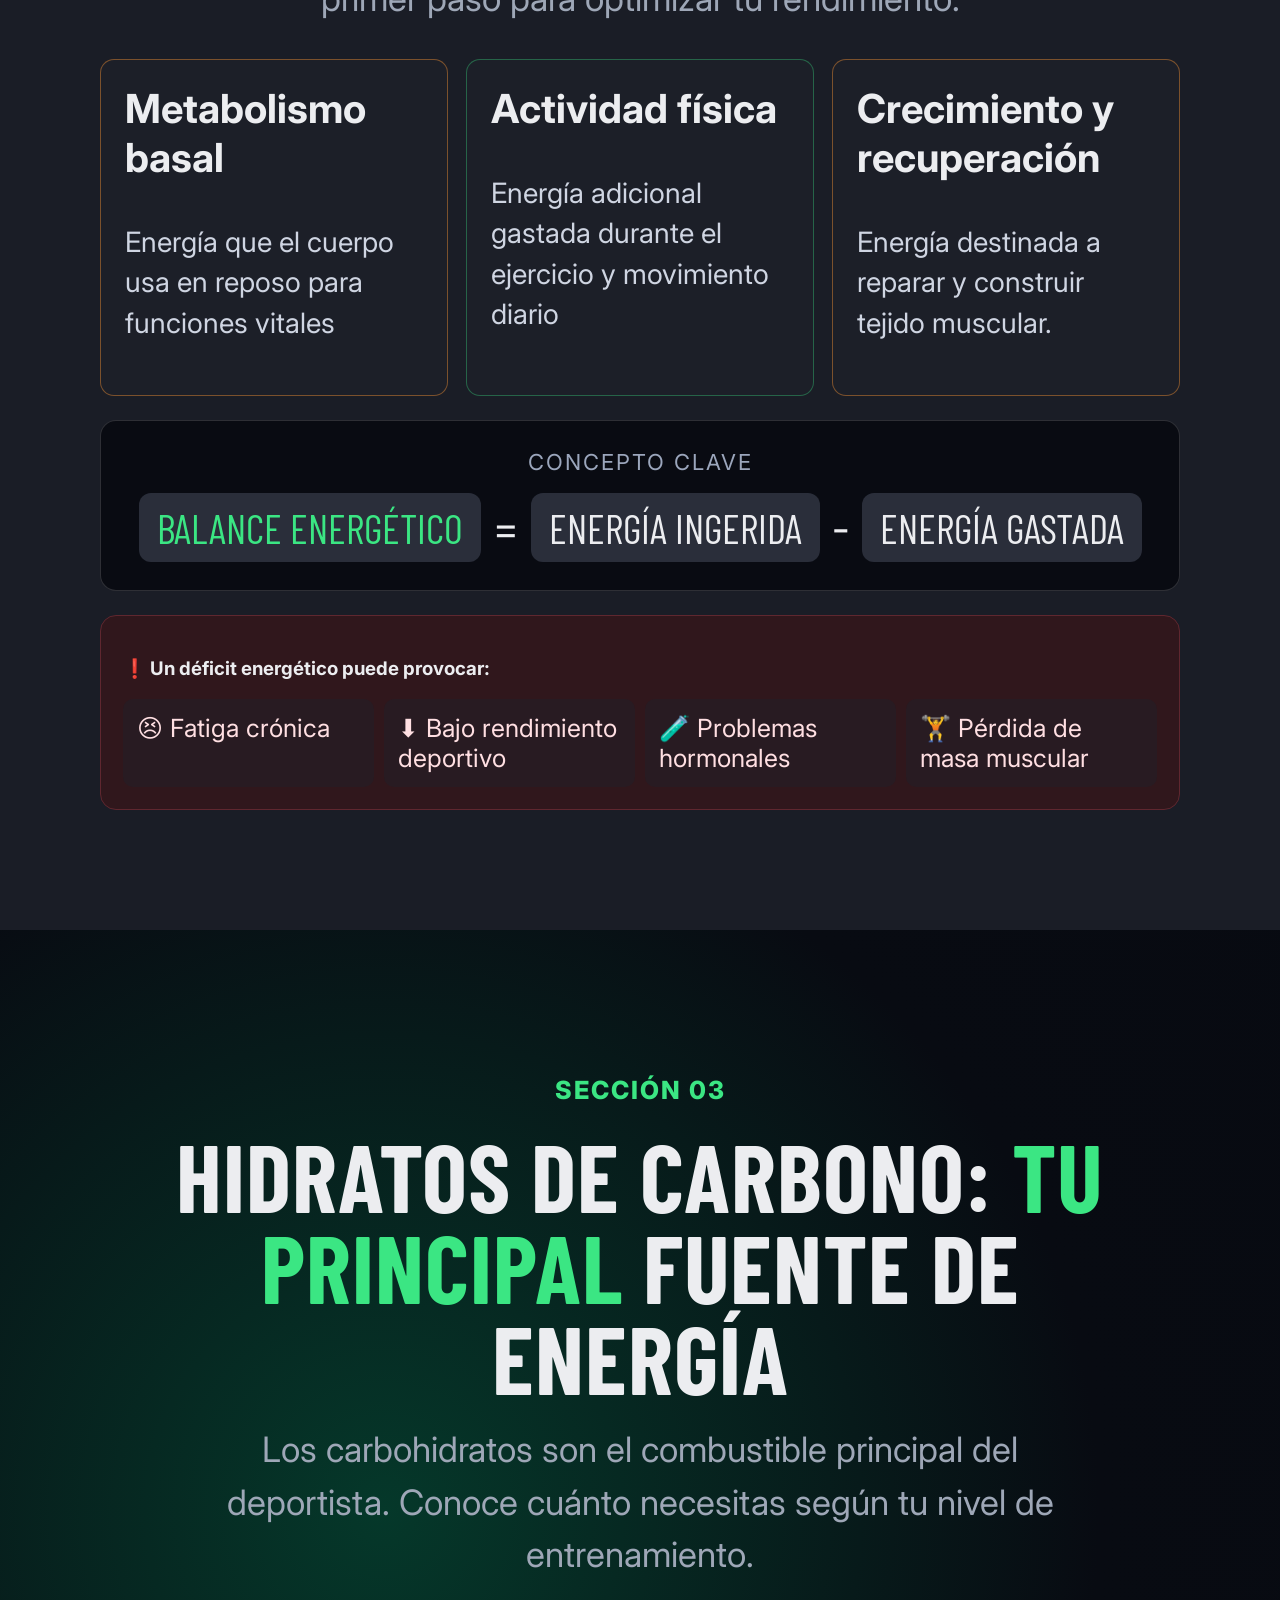
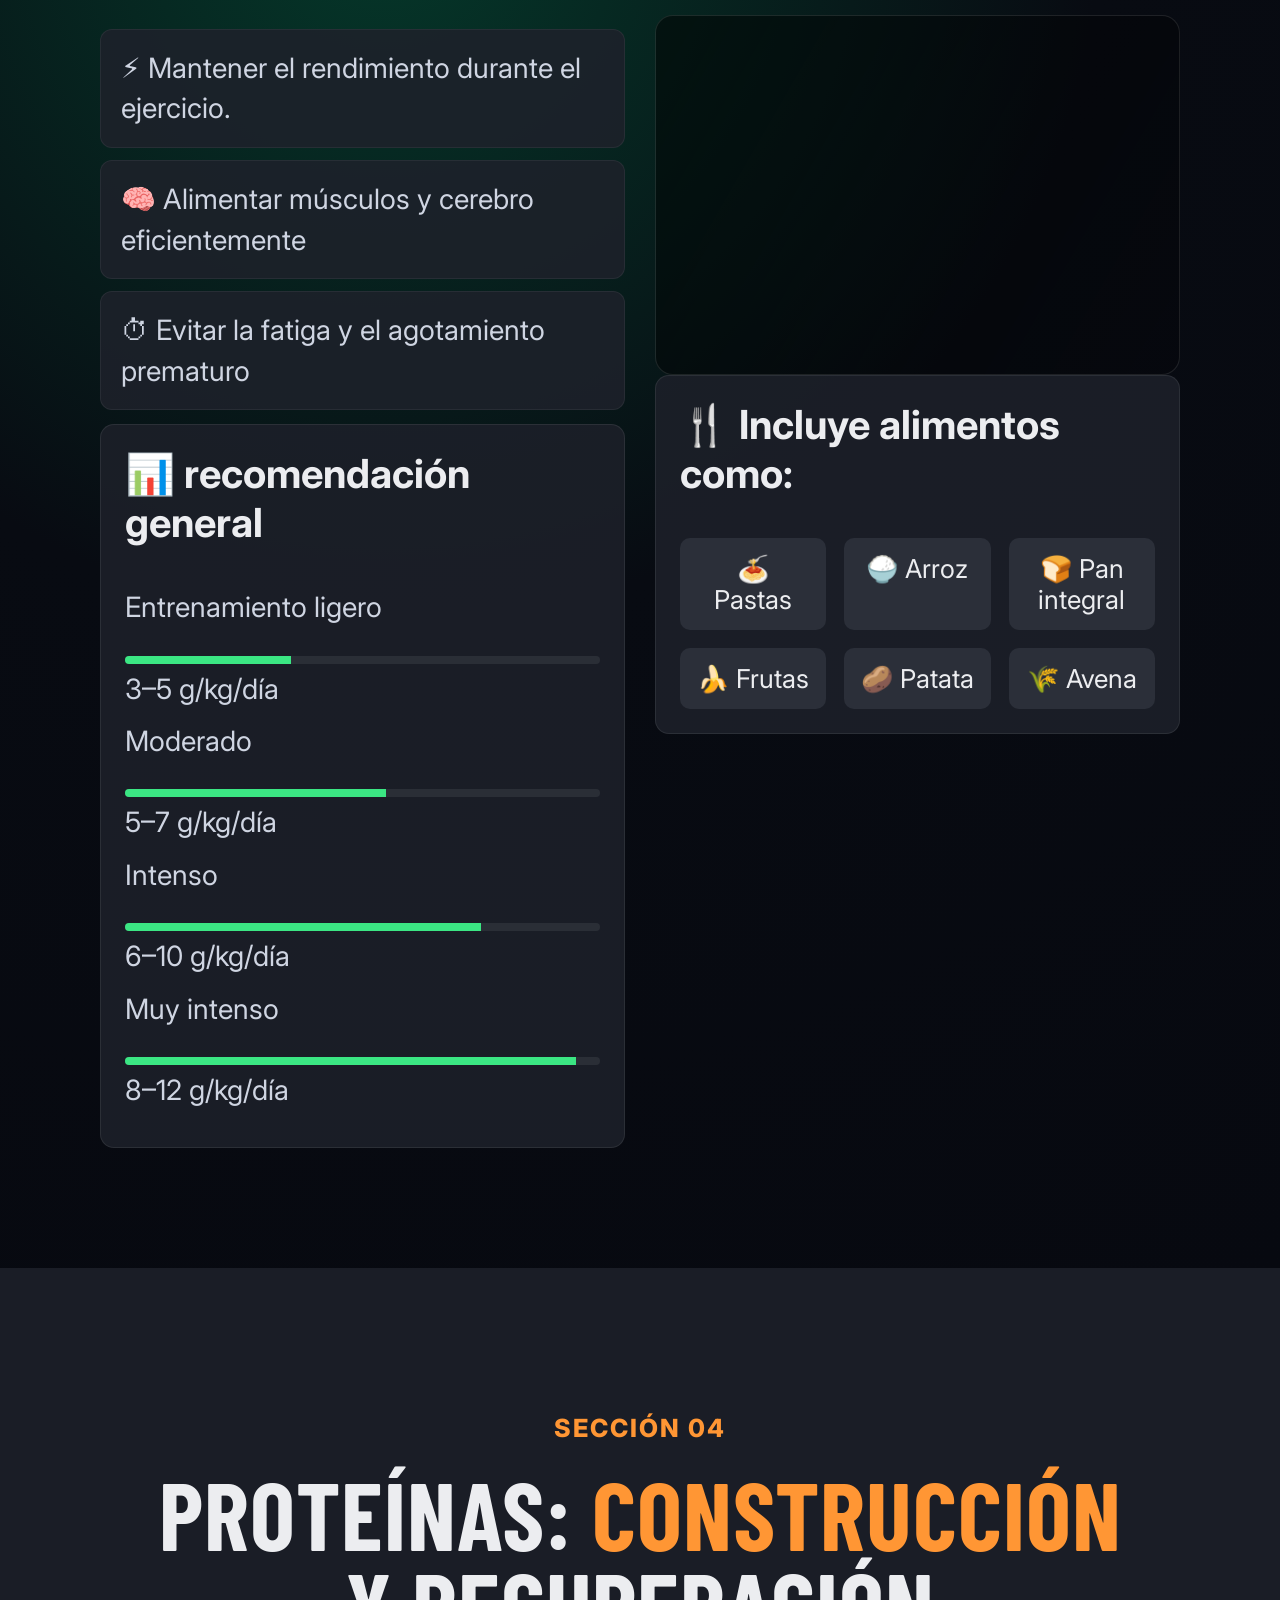
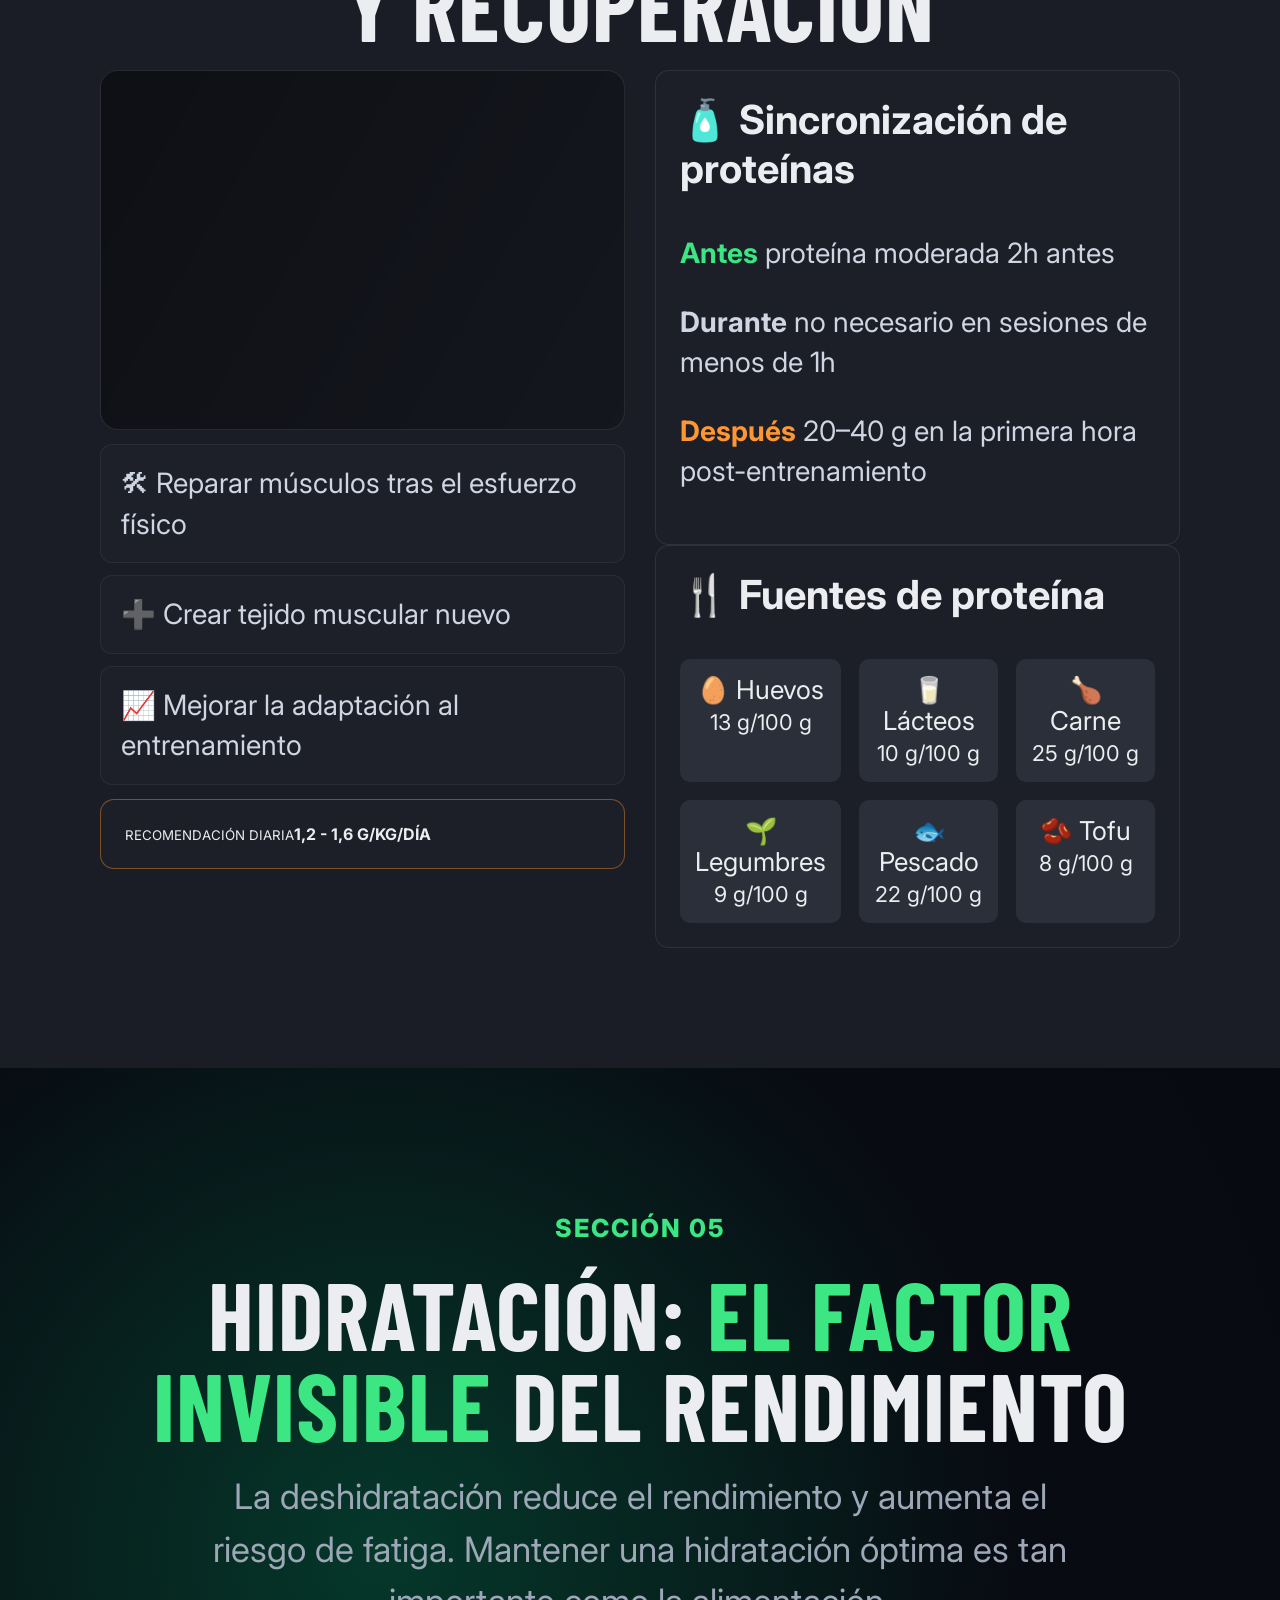
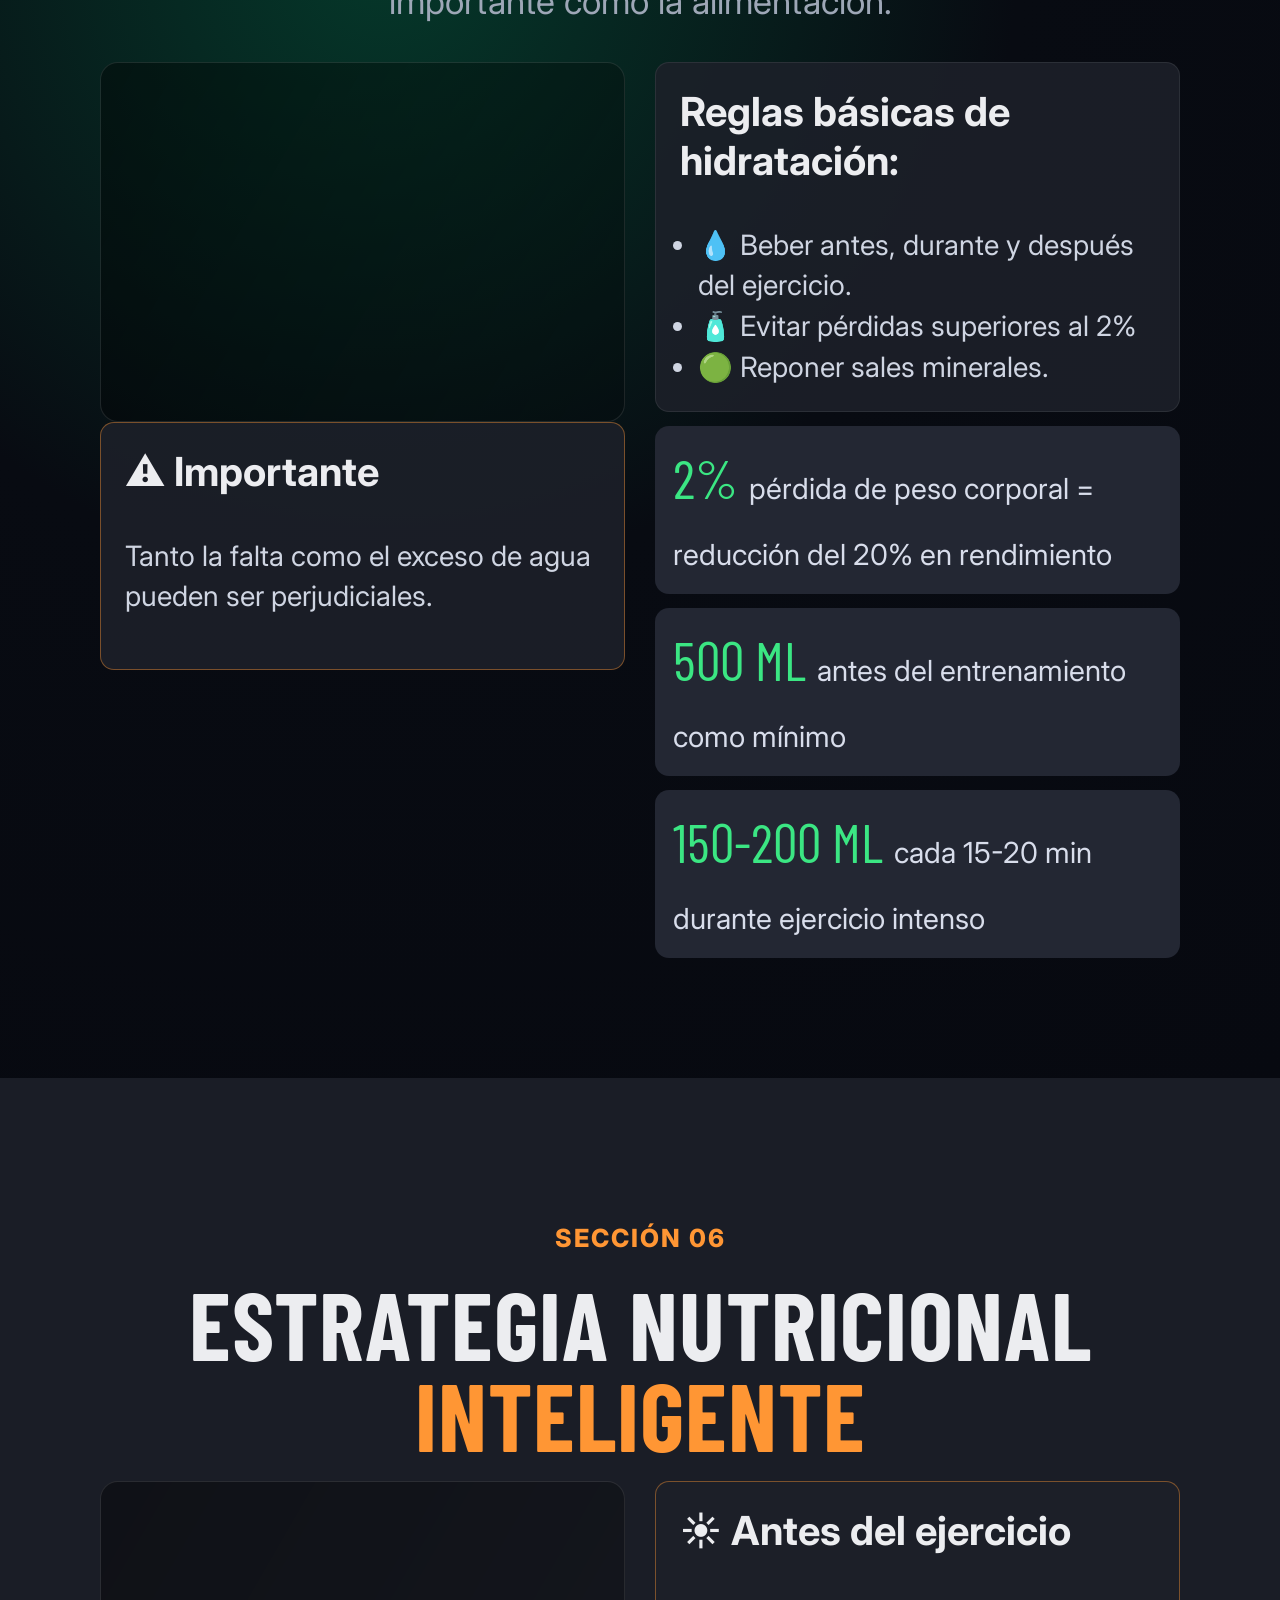
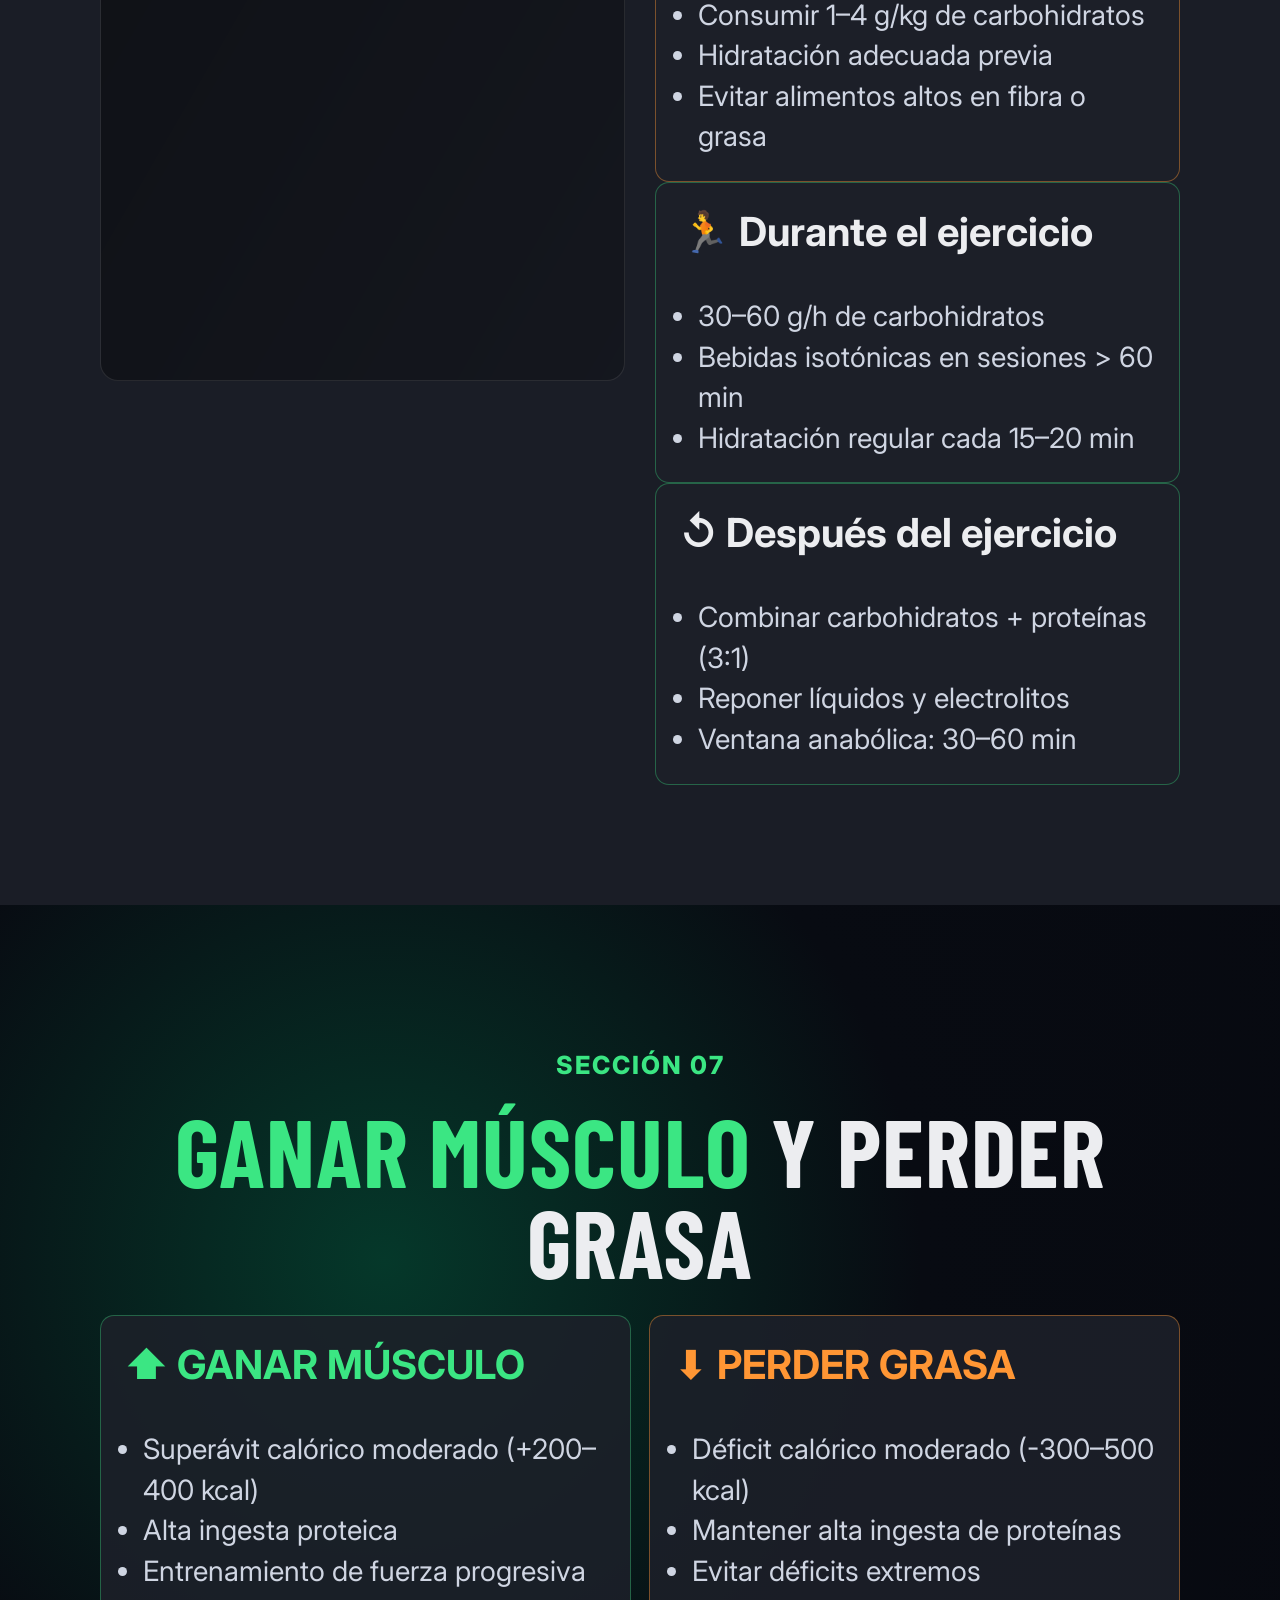
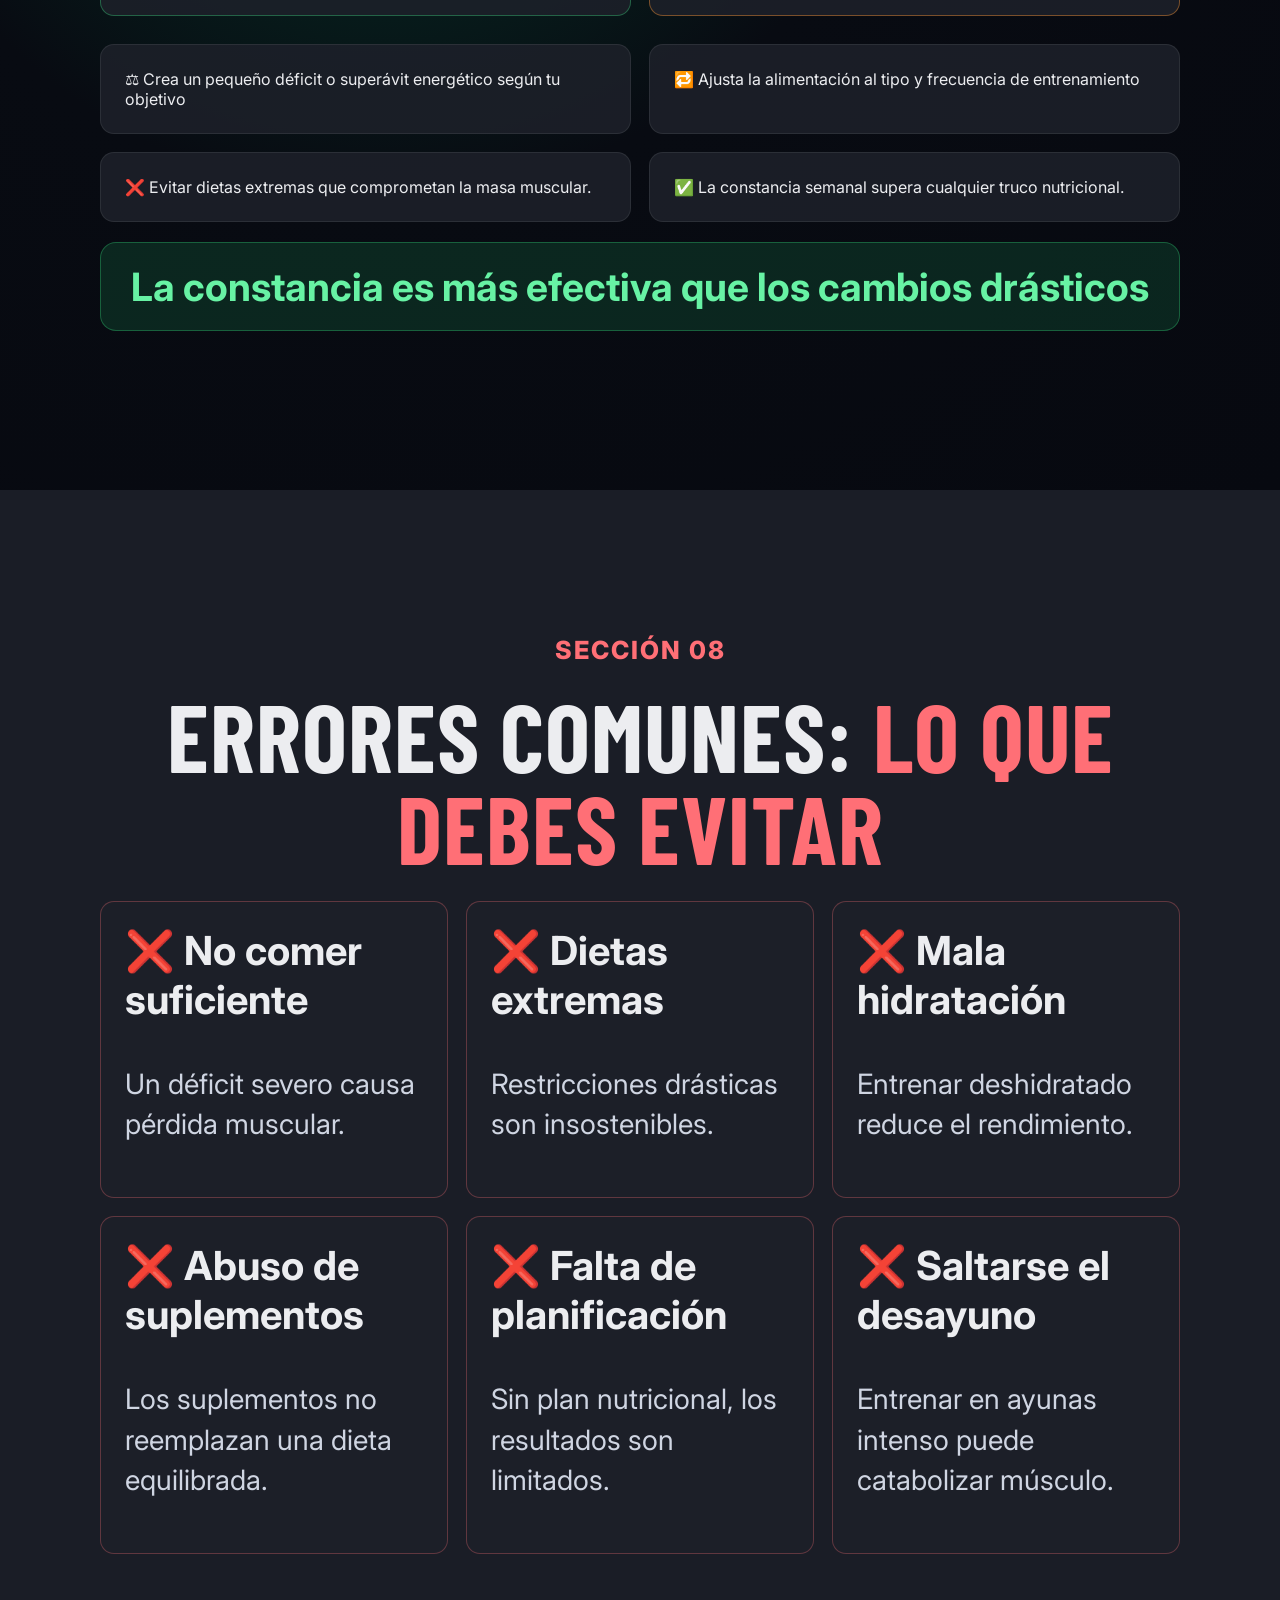
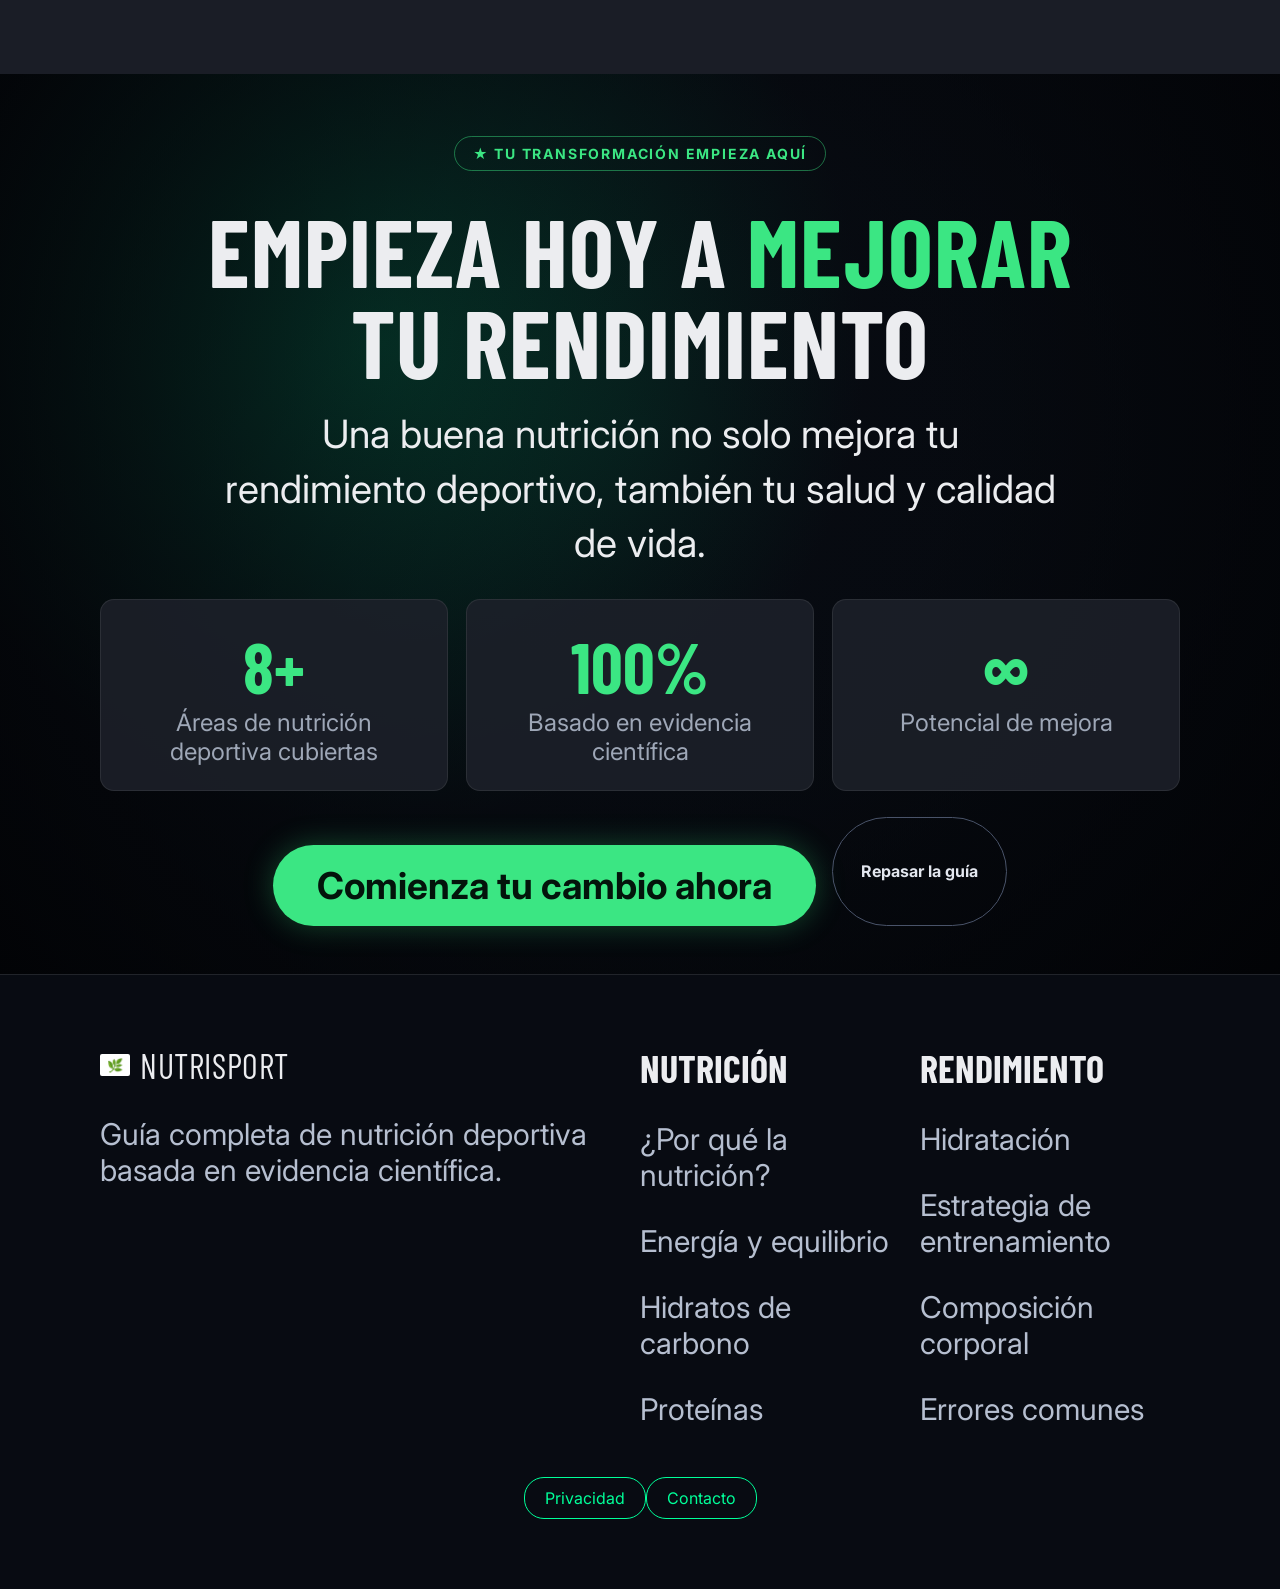
==== commit d45e7f26: "Update index.html" ====
--- a/index.html
+++ b/index.html
@@ -15,7 +15,7 @@
   <body>
     <header class="topbar">
       <div class="brand">
-        <img src="logo.png" class="logo-img">
+  
         <span>NUTRIFIT</span>
       </div>
       <nav>
